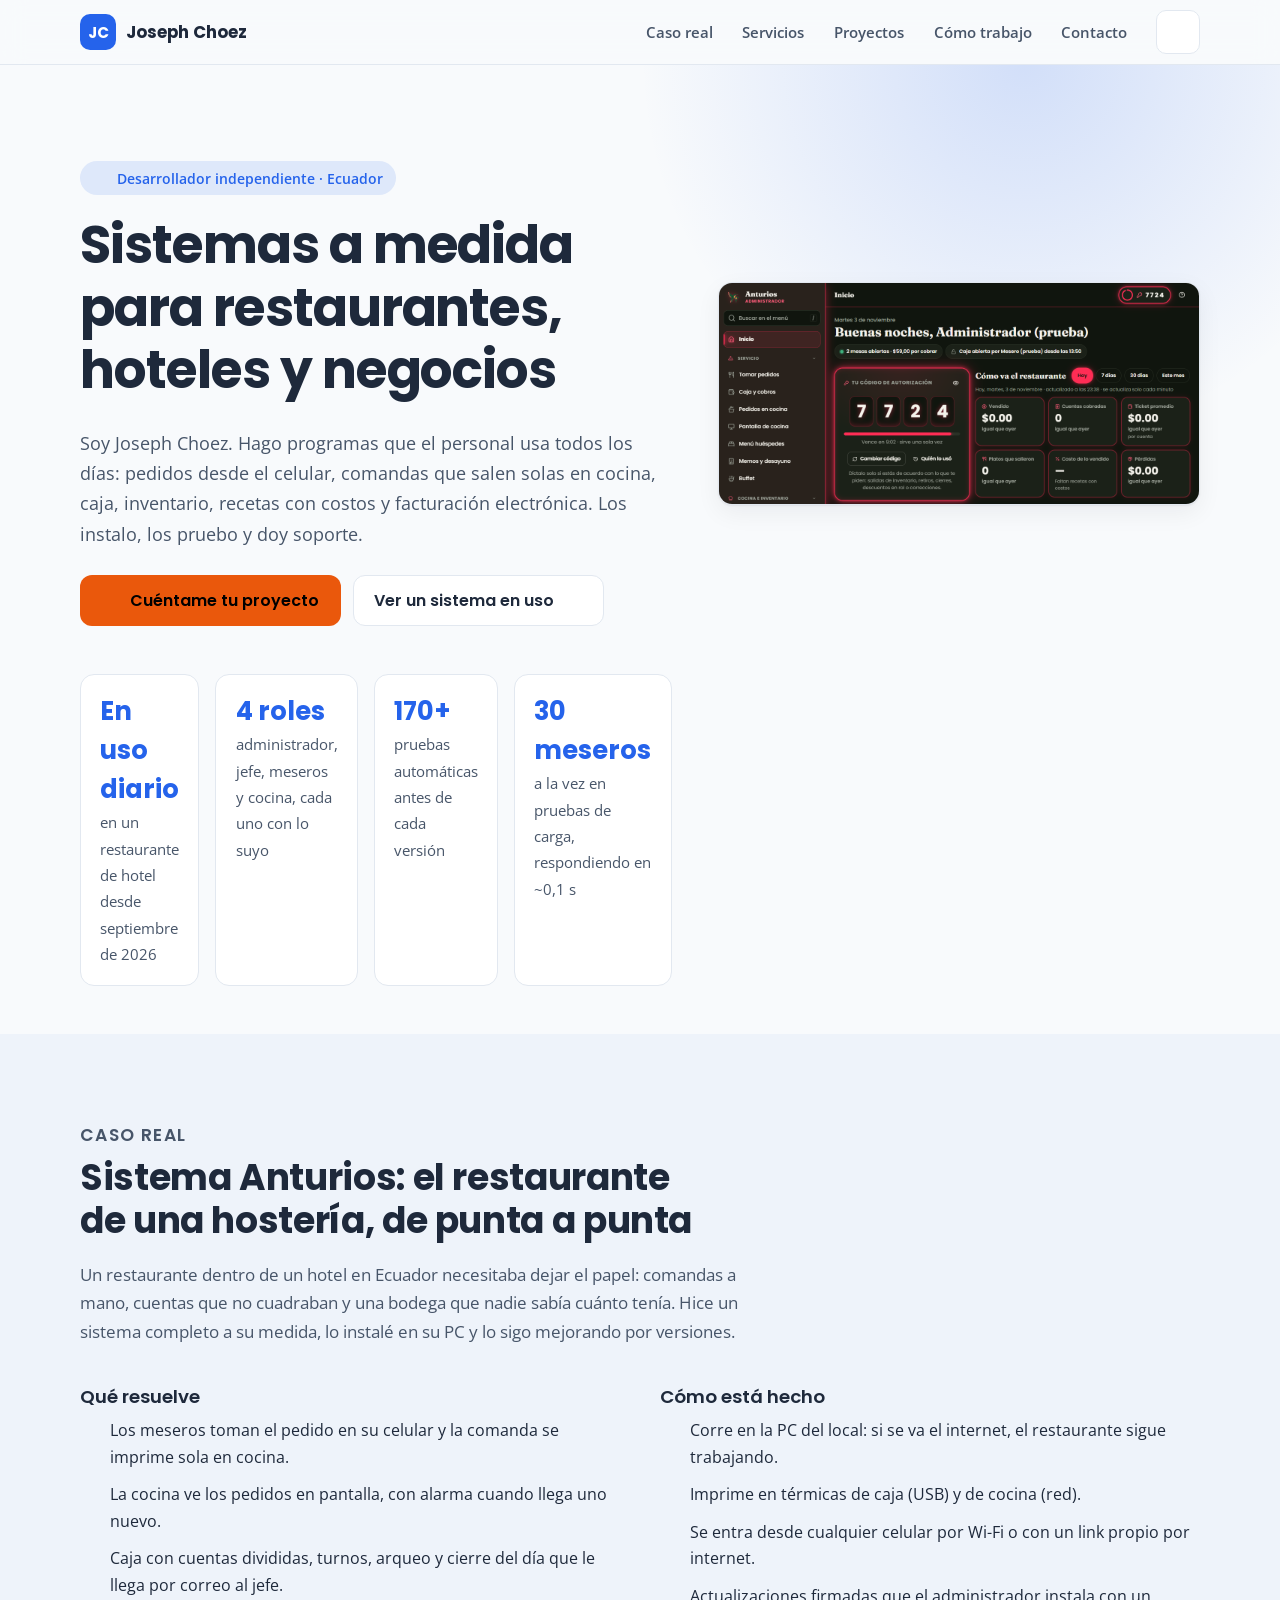
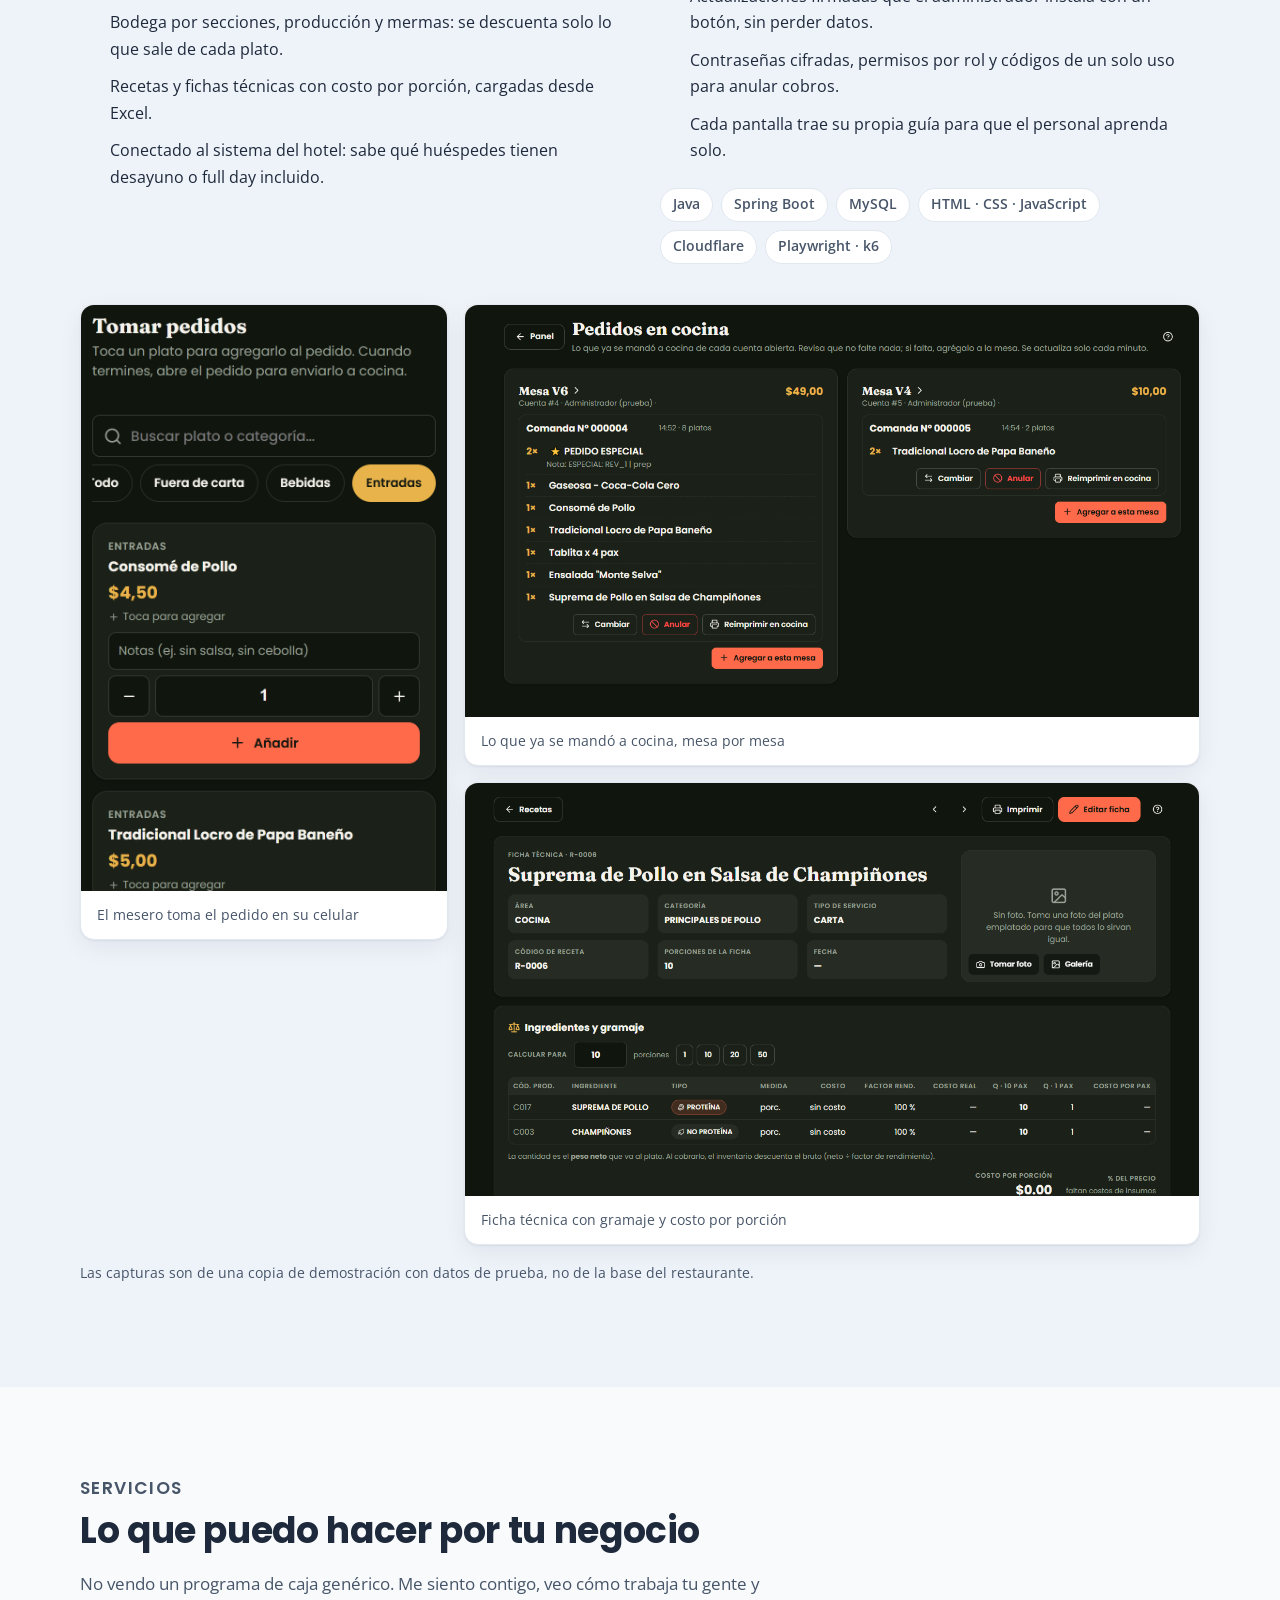
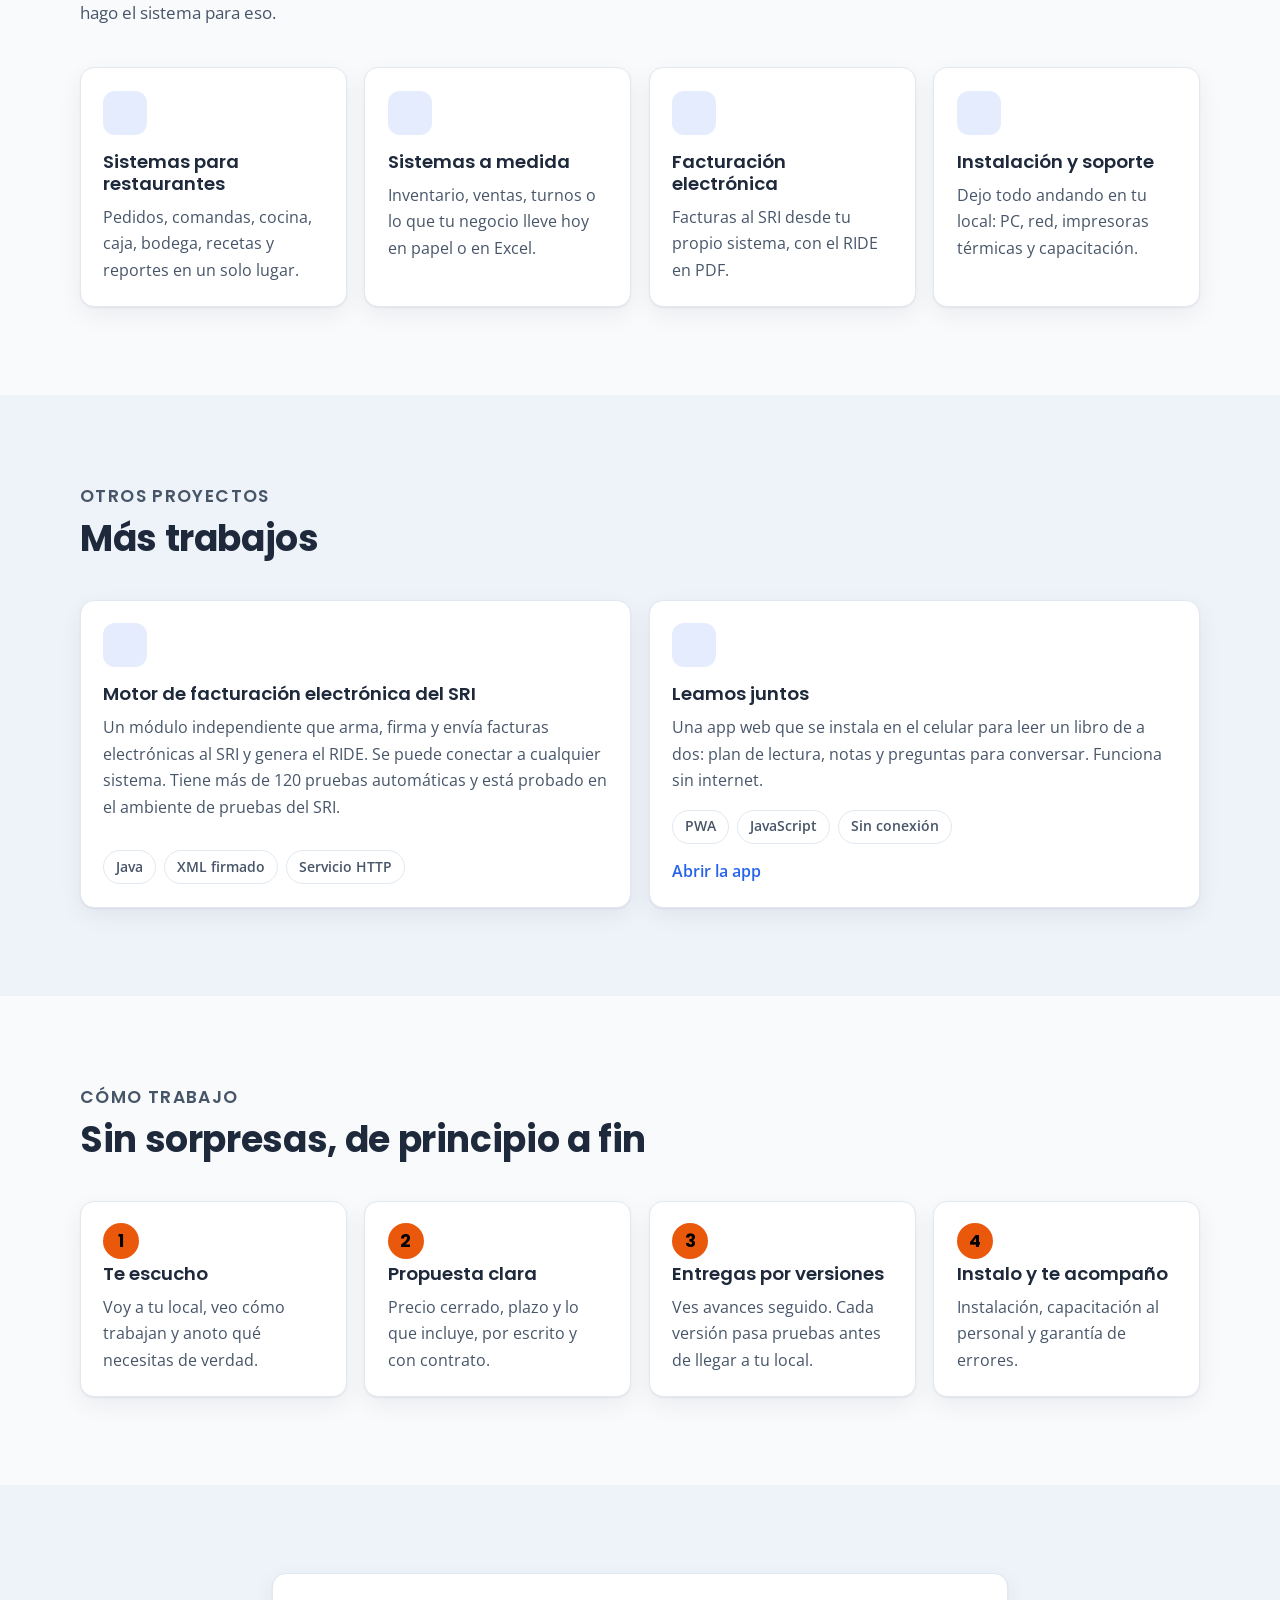
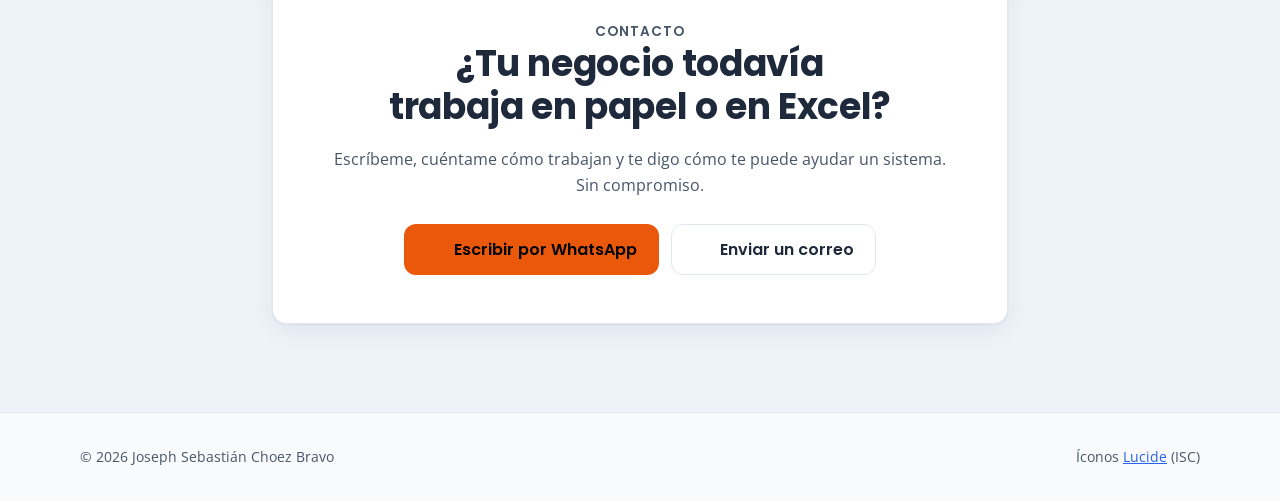
==== fuente.html @ df67f08d "Página de presentación: primera versión Co-Authored-By: Claude Opus 5.5 <noreply@anthropic.com>" ====
<!DOCTYPE html>
<html lang="es">
<head>
<meta charset="utf-8">
<meta name="viewport" content="width=device-width, initial-scale=1">
<title>Joseph Choez — Sistemas a medida para restaurantes, hoteles y negocios</title>
<meta name="description" content="Desarrollo sistemas a medida en Ecuador: pedidos desde el celular, comandas a cocina, caja, inventario, recetas con costos y facturación electrónica del SRI.">
<meta property="og:title" content="Joseph Choez — Sistemas a medida para restaurantes y hoteles">
<meta property="og:description" content="Pedidos desde el celular, cocina, caja, inventario y facturación electrónica. Un sistema real, en uso todos los días.">
<meta property="og:type" content="website">
<meta property="og:image" content="https://joseph7514.github.io/img/portada.png">
<meta name="theme-color" content="#2563eb">
<link rel="icon" href="img/favicon.svg" type="image/svg+xml">
<link rel="preconnect" href="https://fonts.googleapis.com">
<link rel="preconnect" href="https://fonts.gstatic.com" crossorigin>
<link href="https://fonts.googleapis.com/css2?family=Open+Sans:wght@400;600&family=Poppins:wght@600;700&display=swap" rel="stylesheet">
<link rel="stylesheet" href="css/estilo.css">
<script>
  // Tema antes de pintar, para que no parpadee
  (function () {
    var t = localStorage.getItem('tema');
    if (!t) t = matchMedia('(prefers-color-scheme: dark)').matches ? 'oscuro' : 'claro';
    document.documentElement.dataset.tema = t;
  })();
</script>
</head>
<body>
<!--ICONOS-->
<a class="saltar" href="#contenido">Saltar al contenido</a>

<header class="barra">
  <div class="contenedor">
    <a class="marca" href="#inicio" aria-label="Joseph Choez, inicio">
      <span class="marca-logo" aria-hidden="true">JC</span>
      <span>Joseph Choez</span>
    </a>
    <nav aria-label="Secciones">
      <ul class="menu">
        <li><a href="#anturios">Caso real</a></li>
        <li><a href="#servicios">Servicios</a></li>
        <li><a href="#proyectos">Proyectos</a></li>
        <li><a href="#como-trabajo">Cómo trabajo</a></li>
        <li><a href="#contacto">Contacto</a></li>
      </ul>
    </nav>
    <button class="boton-tema" type="button" id="boton-tema" aria-label="Cambiar entre tema claro y oscuro">
      <svg class="ico luna" aria-hidden="true"><use href="#i-moon"/></svg>
      <svg class="ico sol" aria-hidden="true"><use href="#i-sun"/></svg>
    </button>
  </div>
</header>

<main id="contenido">

<section class="portada" id="inicio">
  <div class="contenedor">
    <div>
      <span class="etiqueta"><svg class="ico" aria-hidden="true"><use href="#i-map-pin"/></svg> Desarrollador independiente · Ecuador</span>
      <h1>Sistemas a medida para restaurantes, hoteles y negocios</h1>
      <p class="bajada">Soy Joseph Choez. Hago programas que el personal usa todos los días: pedidos desde el celular, comandas que salen solas en cocina, caja, inventario, recetas con costos y facturación electrónica. Los instalo, los pruebo y doy soporte.</p>
      <div class="acciones">
        <a class="boton boton-acento" href="#contacto">
          <svg class="ico" aria-hidden="true"><use href="#i-message-square"/></svg> Cuéntame tu proyecto
        </a>
        <a class="boton boton-borde" href="#anturios">
          Ver un sistema en uso <svg class="ico" aria-hidden="true"><use href="#i-arrow-right"/></svg>
        </a>
      </div>
    </div>
    <div class="portada-foto">
      <img src="img/panel.png" alt="Panel del administrador del sistema Anturios con el menú lateral y los accesos a ventas, cocina, bodega y reportes" width="1280" height="590">
    </div>
  </div>
  <div class="contenedor">
    <div class="cifras">
      <div class="cifra"><strong>En uso diario</strong><span>en un restaurante de hotel desde septiembre de 2026</span></div>
      <div class="cifra"><strong>4 roles</strong><span>administrador, jefe, meseros y cocina, cada uno con lo suyo</span></div>
      <div class="cifra"><strong>170+</strong><span>pruebas automáticas antes de cada versión</span></div>
      <div class="cifra"><strong>30 meseros</strong><span>a la vez en pruebas de carga, respondiendo en ~0,1 s</span></div>
    </div>
  </div>
</section>

<section class="seccion seccion-alt" id="anturios">
  <div class="contenedor">
    <div class="seccion-cabeza aparece">
      <p class="antetitulo">Caso real</p>
      <h2>Sistema Anturios: el restaurante de una hostería, de punta a punta</h2>
      <p>Un restaurante dentro de un hotel en Ecuador necesitaba dejar el papel: comandas a mano, cuentas que no cuadraban y una bodega que nadie sabía cuánto tenía. Hice un sistema completo a su medida, lo instalé en su PC y lo sigo mejorando por versiones.</p>
    </div>

    <div class="caso">
      <div class="aparece">
        <h3>Qué resuelve</h3>
        <ul class="lista">
          <li><svg class="ico" aria-hidden="true"><use href="#i-check"/></svg><span>Los meseros toman el pedido en su celular y la comanda se imprime sola en cocina.</span></li>
          <li><svg class="ico" aria-hidden="true"><use href="#i-check"/></svg><span>La cocina ve los pedidos en pantalla, con alarma cuando llega uno nuevo.</span></li>
          <li><svg class="ico" aria-hidden="true"><use href="#i-check"/></svg><span>Caja con cuentas divididas, turnos, arqueo y cierre del día que le llega por correo al jefe.</span></li>
          <li><svg class="ico" aria-hidden="true"><use href="#i-check"/></svg><span>Bodega por secciones, producción y mermas: se descuenta solo lo que sale de cada plato.</span></li>
          <li><svg class="ico" aria-hidden="true"><use href="#i-check"/></svg><span>Recetas y fichas técnicas con costo por porción, cargadas desde Excel.</span></li>
          <li><svg class="ico" aria-hidden="true"><use href="#i-check"/></svg><span>Conectado al sistema del hotel: sabe qué huéspedes tienen desayuno o full day incluido.</span></li>
        </ul>
      </div>
      <div class="aparece">
        <h3>Cómo está hecho</h3>
        <ul class="lista">
          <li><svg class="ico" aria-hidden="true"><use href="#i-server"/></svg><span>Corre en la PC del local: si se va el internet, el restaurante sigue trabajando.</span></li>
          <li><svg class="ico" aria-hidden="true"><use href="#i-printer"/></svg><span>Imprime en térmicas de caja (USB) y de cocina (red).</span></li>
          <li><svg class="ico" aria-hidden="true"><use href="#i-smartphone"/></svg><span>Se entra desde cualquier celular por Wi-Fi o con un link propio por internet.</span></li>
          <li><svg class="ico" aria-hidden="true"><use href="#i-cloud-download"/></svg><span>Actualizaciones firmadas que el administrador instala con un botón, sin perder datos.</span></li>
          <li><svg class="ico" aria-hidden="true"><use href="#i-shield-check"/></svg><span>Contraseñas cifradas, permisos por rol y códigos de un solo uso para anular cobros.</span></li>
          <li><svg class="ico" aria-hidden="true"><use href="#i-book-open"/></svg><span>Cada pantalla trae su propia guía para que el personal aprenda solo.</span></li>
        </ul>
        <div class="chips" aria-label="Tecnologías">
          <span class="chip">Java</span><span class="chip">Spring Boot</span><span class="chip">MySQL</span>
          <span class="chip">HTML · CSS · JavaScript</span><span class="chip">Cloudflare</span><span class="chip">Playwright · k6</span>
        </div>
      </div>
    </div>

    <div class="galeria">
      <figure class="aparece celular"><img src="img/mesero.png" alt="Celular del mesero tomando un pedido: platos de la carta con precio, notas para cocina y botón Añadir" loading="lazy" width="780" height="1348"><figcaption>El mesero toma el pedido en su celular</figcaption></figure>
      <figure class="aparece"><img src="img/cocina.png" alt="Pedidos en cocina por mesa, con cada comanda y sus platos y botones para cambiar, anular o reimprimir" loading="lazy" width="1280" height="700"><figcaption>Lo que ya se mandó a cocina, mesa por mesa</figcaption></figure>
      <figure class="aparece"><img src="img/recetas.png" alt="Ficha técnica de un plato con ingredientes, gramaje, factor de rendimiento y costo por porción" loading="lazy" width="1280" height="800"><figcaption>Ficha técnica con gramaje y costo por porción</figcaption></figure>
    </div>
    <p class="nota">Las capturas son de una copia de demostración con datos de prueba, no de la base del restaurante.</p>
  </div>
</section>

<section class="seccion" id="servicios">
  <div class="contenedor">
    <div class="seccion-cabeza aparece">
      <p class="antetitulo">Servicios</p>
      <h2>Lo que puedo hacer por tu negocio</h2>
      <p>No vendo un programa de caja genérico. Me siento contigo, veo cómo trabaja tu gente y hago el sistema para eso.</p>
    </div>
    <div class="rejilla r4">
      <article class="tarjeta aparece">
        <div class="icono-caja"><svg class="ico" aria-hidden="true"><use href="#i-utensils"/></svg></div>
        <h3>Sistemas para restaurantes</h3>
        <p>Pedidos, comandas, cocina, caja, bodega, recetas y reportes en un solo lugar.</p>
      </article>
      <article class="tarjeta aparece">
        <div class="icono-caja"><svg class="ico" aria-hidden="true"><use href="#i-layers"/></svg></div>
        <h3>Sistemas a medida</h3>
        <p>Inventario, ventas, turnos o lo que tu negocio lleve hoy en papel o en Excel.</p>
      </article>
      <article class="tarjeta aparece">
        <div class="icono-caja"><svg class="ico" aria-hidden="true"><use href="#i-receipt-text"/></svg></div>
        <h3>Facturación electrónica</h3>
        <p>Facturas al SRI desde tu propio sistema, con el RIDE en PDF.</p>
      </article>
      <article class="tarjeta aparece">
        <div class="icono-caja"><svg class="ico" aria-hidden="true"><use href="#i-wrench"/></svg></div>
        <h3>Instalación y soporte</h3>
        <p>Dejo todo andando en tu local: PC, red, impresoras térmicas y capacitación.</p>
      </article>
    </div>
  </div>
</section>

<section class="seccion seccion-alt" id="proyectos">
  <div class="contenedor">
    <div class="seccion-cabeza aparece">
      <p class="antetitulo">Otros proyectos</p>
      <h2>Más trabajos</h2>
    </div>
    <div class="rejilla r2">
      <article class="tarjeta proyecto aparece">
        <div class="icono-caja"><svg class="ico" aria-hidden="true"><use href="#i-file-text"/></svg></div>
        <h3>Motor de facturación electrónica del SRI</h3>
        <p>Un módulo independiente que arma, firma y envía facturas electrónicas al SRI y genera el RIDE. Se puede conectar a cualquier sistema. Tiene más de 120 pruebas automáticas y está probado en el ambiente de pruebas del SRI.</p>
        <div class="chips"><span class="chip">Java</span><span class="chip">XML firmado</span><span class="chip">Servicio HTTP</span></div>
      </article>
      <article class="tarjeta proyecto aparece">
        <div class="icono-caja"><svg class="ico" aria-hidden="true"><use href="#i-book-open"/></svg></div>
        <h3>Leamos juntos</h3>
        <p>Una app web que se instala en el celular para leer un libro de a dos: plan de lectura, notas y preguntas para conversar. Funciona sin internet.</p>
        <div class="chips"><span class="chip">PWA</span><span class="chip">JavaScript</span><span class="chip">Sin conexión</span></div>
        <a class="enlace" href="https://joseph7514.github.io/leamos-juntos/">Abrir la app <svg class="ico" aria-hidden="true"><use href="#i-external-link"/></svg></a>
      </article>
    </div>
  </div>
</section>

<section class="seccion" id="como-trabajo">
  <div class="contenedor">
    <div class="seccion-cabeza aparece">
      <p class="antetitulo">Cómo trabajo</p>
      <h2>Sin sorpresas, de principio a fin</h2>
    </div>
    <div class="rejilla r4 pasos">
      <article class="tarjeta paso aparece"><h3>Te escucho</h3><p>Voy a tu local, veo cómo trabajan y anoto qué necesitas de verdad.</p></article>
      <article class="tarjeta paso aparece"><h3>Propuesta clara</h3><p>Precio cerrado, plazo y lo que incluye, por escrito y con contrato.</p></article>
      <article class="tarjeta paso aparece"><h3>Entregas por versiones</h3><p>Ves avances seguido. Cada versión pasa pruebas antes de llegar a tu local.</p></article>
      <article class="tarjeta paso aparece"><h3>Instalo y te acompaño</h3><p>Instalación, capacitación al personal y garantía de errores.</p></article>
    </div>
  </div>
</section>

<section class="seccion seccion-alt contacto" id="contacto">
  <div class="contenedor">
    <div class="tarjeta aparece">
      <p class="antetitulo">Contacto</p>
      <h2>¿Tu negocio todavía trabaja en papel o en Excel?</h2>
      <p>Escríbeme, cuéntame cómo trabajan y te digo cómo te puede ayudar un sistema. Sin compromiso.</p>
      <div class="acciones">
        <!-- PENDIENTE: número de WhatsApp (593 + número sin el 0) -->
        <a class="boton boton-acento" href="https://wa.me/593000000000?text=Hola%20Joseph%2C%20vi%20tu%20p%C3%A1gina%20y%20quiero%20un%20sistema%20para%20mi%20negocio">
          <svg class="ico" aria-hidden="true"><use href="#i-message-square"/></svg> Escribir por WhatsApp
        </a>
        <!-- PENDIENTE: correo público -->
        <a class="boton boton-borde" href="mailto:correo@pendiente.com">
          <svg class="ico" aria-hidden="true"><use href="#i-mail"/></svg> Enviar un correo
        </a>
      </div>
    </div>
  </div>
</section>

</main>

<footer class="pie">
  <div class="contenedor">
    <span>© 2026 Joseph Sebastián Choez Bravo</span>
    <span>Íconos <a href="https://lucide.dev">Lucide</a> (ISC)</span>
  </div>
</footer>

<script>
  document.getElementById('boton-tema').addEventListener('click', function () {
    var t = document.documentElement.dataset.tema === 'oscuro' ? 'claro' : 'oscuro';
    document.documentElement.dataset.tema = t;
    localStorage.setItem('tema', t);
  });
  if ('IntersectionObserver' in window) {
    var io = new IntersectionObserver(function (es) {
      es.forEach(function (e) { if (e.isIntersecting) { e.target.classList.add('visto'); io.unobserve(e.target); } });
    }, { rootMargin: '0px 0px -10% 0px' });
    document.querySelectorAll('.aparece').forEach(function (el) { io.observe(el); });
  } else {
    document.querySelectorAll('.aparece').forEach(function (el) { el.classList.add('visto'); });
  }
</script>
</body>
</html>
---- css/estilo.css ----
/* Joseph Choez — página de presentación. Tokens claro/oscuro. */
:root {
  --primario: #2563eb;
  --primario-hover: #1d4ed8;
  --sobre-primario: #ffffff;
  --acento: #ea580c;
  --sobre-acento: #000000;
  --fondo: #f8fafc;
  --fondo-alt: #eef3fa;
  --texto: #1e293b;
  --texto-suave: #475569;
  --tarjeta: #ffffff;
  --borde: #e2e8f0;
  --anillo: #2563eb;
  --sombra: 0 1px 2px rgb(15 23 42 / .06), 0 8px 24px rgb(15 23 42 / .06);
  --radio: 14px;
  --ancho: 1120px;
  --titulos: "Poppins", system-ui, sans-serif;
  --cuerpo: "Open Sans", system-ui, sans-serif;
  color-scheme: light;
}
:root[data-tema="oscuro"] {
  --primario: #60a5fa;
  --primario-hover: #93c5fd;
  --sobre-primario: #0b1220;
  --acento: #fb923c;
  --sobre-acento: #000000;
  --fondo: #0b1220;
  --fondo-alt: #111a2e;
  --texto: #e2e8f0;
  --texto-suave: #a5b4c8;
  --tarjeta: #131d33;
  --borde: #24324d;
  --anillo: #93c5fd;
  --sombra: 0 1px 2px rgb(0 0 0 / .3), 0 8px 24px rgb(0 0 0 / .25);
  color-scheme: dark;
}

*, *::before, *::after { box-sizing: border-box; }
html { scroll-behavior: smooth; scroll-padding-top: 80px; }
body {
  margin: 0; background: var(--fondo); color: var(--texto);
  font: 400 1rem/1.65 var(--cuerpo);
  -webkit-font-smoothing: antialiased;
}
h1, h2, h3 { font-family: var(--titulos); line-height: 1.2; margin: 0 0 .5em; text-wrap: balance; }
h1 { font-size: clamp(2rem, 4.5vw, 3.25rem); font-weight: 700; letter-spacing: -.02em; }
h2 { font-size: clamp(1.6rem, 3vw, 2.25rem); font-weight: 700; letter-spacing: -.01em; }
h3 { font-size: 1.15rem; font-weight: 600; }
p { margin: 0 0 1em; }
a { color: var(--primario); }
img { max-width: 100%; display: block; }
:focus-visible { outline: 3px solid var(--anillo); outline-offset: 3px; border-radius: 6px; }

.ico { width: 1.25em; height: 1.25em; fill: none; stroke: currentColor; stroke-width: 2;
  stroke-linecap: round; stroke-linejoin: round; flex-shrink: 0; }

.contenedor { width: min(100% - 2.5rem, var(--ancho)); margin-inline: auto; }
.saltar { position: absolute; left: -999px; top: 0; background: var(--primario); color: var(--sobre-primario);
  padding: .6rem 1rem; z-index: 100; }
.saltar:focus { left: 1rem; top: 1rem; }

/* Barra */
.barra { position: sticky; top: 0; z-index: 50; background: color-mix(in srgb, var(--fondo) 82%, transparent);
  backdrop-filter: blur(12px); border-bottom: 1px solid var(--borde); }
.barra .contenedor { display: flex; align-items: center; gap: 1rem; min-height: 64px; }
.marca { display: flex; align-items: center; gap: .6rem; font: 700 1.05rem var(--titulos); color: var(--texto);
  text-decoration: none; margin-right: auto; }
.marca-logo { width: 36px; height: 36px; border-radius: 10px; display: grid; place-items: center;
  background: var(--primario); color: var(--sobre-primario); font-size: .95rem; }
.menu { display: flex; gap: .25rem; list-style: none; margin: 0; padding: 0; }
.menu a { color: var(--texto-suave); text-decoration: none; padding: .55rem .8rem; border-radius: 8px;
  font-weight: 600; font-size: .95rem; transition: color .2s, background .2s; }
.menu a:hover { color: var(--texto); background: var(--fondo-alt); }
.boton-tema { width: 44px; height: 44px; border-radius: 10px; border: 1px solid var(--borde); background: var(--tarjeta);
  color: var(--texto); display: grid; place-items: center; cursor: pointer; transition: background .2s; }
.boton-tema:hover { background: var(--fondo-alt); }
.boton-tema .sol { display: none; }
:root[data-tema="oscuro"] .boton-tema .sol { display: block; }
:root[data-tema="oscuro"] .boton-tema .luna { display: none; }

/* Botones */
.boton { display: inline-flex; align-items: center; gap: .5rem; min-height: 48px; padding: .75rem 1.3rem;
  border-radius: 12px; font: 600 1rem var(--titulos); text-decoration: none; cursor: pointer;
  border: 1px solid transparent; transition: background .2s, transform .2s, border-color .2s; }
.boton:hover { transform: translateY(-1px); }
.boton-acento { background: var(--acento); color: var(--sobre-acento); }
.boton-acento:hover { background: color-mix(in srgb, var(--acento) 88%, #fff); }
.boton-borde { border-color: var(--borde); color: var(--texto); background: var(--tarjeta); }
.boton-borde:hover { border-color: var(--primario); }

/* Portada */
.portada { padding: clamp(3rem, 8vw, 6rem) 0 3rem; position: relative; overflow: hidden; }
.portada::before { content: ""; position: absolute; inset: -40% -10% auto auto; width: 60vw; height: 60vw;
  background: radial-gradient(closest-side, color-mix(in srgb, var(--primario) 18%, transparent), transparent);
  pointer-events: none; }
.portada .contenedor { display: grid; grid-template-columns: 1.1fr .9fr; gap: 3rem; align-items: center; position: relative; }
.etiqueta { display: inline-flex; align-items: center; gap: .45rem; font-weight: 600; font-size: .875rem;
  color: var(--primario); background: color-mix(in srgb, var(--primario) 12%, transparent);
  padding: .35rem .8rem; border-radius: 999px; margin-bottom: 1.2rem; }
.portada .bajada { font-size: 1.15rem; color: var(--texto-suave); max-width: 38rem; }
.acciones { display: flex; flex-wrap: wrap; gap: .75rem; margin-top: 1.6rem; }
.portada-foto { border-radius: var(--radio); border: 1px solid var(--borde); box-shadow: var(--sombra);
  overflow: hidden; background: var(--tarjeta); aspect-ratio: 1280 / 590; }
.portada-foto img { width: 100%; height: 100%; object-fit: cover; object-position: top left; }

.cifras { display: grid; grid-template-columns: repeat(4, 1fr); gap: 1rem; margin-top: 3rem; }
.cifra { background: var(--tarjeta); border: 1px solid var(--borde); border-radius: var(--radio); padding: 1.1rem 1.2rem; }
.cifra strong { display: block; font: 700 1.6rem var(--titulos); color: var(--primario); }
.cifra span { color: var(--texto-suave); font-size: .92rem; }

/* Secciones */
.seccion { padding: clamp(3.5rem, 7vw, 5.5rem) 0; }
.seccion-alt { background: var(--fondo-alt); }
.seccion-cabeza { max-width: 44rem; margin-bottom: 2.5rem; }
.seccion-cabeza p { color: var(--texto-suave); font-size: 1.08rem; }
.antetitulo { font: 600 .85rem var(--titulos); text-transform: uppercase; letter-spacing: .08em; color: var(--acento); margin-bottom: .5rem; }

.rejilla { display: grid; gap: 1.1rem; }
.r2 { grid-template-columns: repeat(2, 1fr); }
.r3 { grid-template-columns: repeat(3, 1fr); }
.r4 { grid-template-columns: repeat(4, 1fr); }

.tarjeta { background: var(--tarjeta); border: 1px solid var(--borde); border-radius: var(--radio); padding: 1.4rem;
  box-shadow: var(--sombra); }
.tarjeta p { color: var(--texto-suave); margin: 0; }
.tarjeta .icono-caja { width: 44px; height: 44px; border-radius: 12px; display: grid; place-items: center; margin-bottom: 1rem;
  background: color-mix(in srgb, var(--primario) 12%, transparent); color: var(--primario); }
.tarjeta .icono-caja .ico { width: 22px; height: 22px; }

/* Caso Anturios */
.caso { display: grid; grid-template-columns: 1fr 1fr; gap: 2.5rem; align-items: start; margin-bottom: 2.5rem; }
.caso .lista { list-style: none; padding: 0; margin: 0; display: grid; gap: .7rem; }
.caso .lista li { display: flex; gap: .65rem; align-items: flex-start; }
.caso .lista .ico { color: var(--primario); margin-top: .2rem; }
.galeria { display: grid; grid-template-columns: minmax(0, .5fr) minmax(0, 1fr); gap: 1rem; margin-top: 2.5rem; }
.galeria figure { margin: 0; background: var(--tarjeta); border: 1px solid var(--borde); border-radius: var(--radio);
  overflow: hidden; box-shadow: var(--sombra); display: flex; flex-direction: column; }
.galeria img { aspect-ratio: 16 / 9; object-fit: cover; object-position: top left; width: 100%; height: auto; }
.galeria .celular { grid-row: span 2; }
.galeria .celular img { aspect-ratio: 780 / 1250; object-position: top center; }
.galeria { align-items: start; }
.galeria figcaption { padding: .75rem 1rem; font-size: .9rem; color: var(--texto-suave); }
.chips { display: flex; flex-wrap: wrap; gap: .5rem; margin-top: 1.5rem; }
.chip { font-size: .85rem; font-weight: 600; padding: .3rem .75rem; border-radius: 999px; border: 1px solid var(--borde);
  background: var(--tarjeta); color: var(--texto-suave); }
.nota { font-size: .9rem; color: var(--texto-suave); margin-top: 1rem; }

/* Proyectos */
.proyecto { display: flex; flex-direction: column; }
.proyecto .chips { margin-top: auto; padding-top: 1rem; }
.proyecto a.enlace { display: inline-flex; align-items: center; gap: .35rem; font-weight: 600; margin-top: .9rem; text-decoration: none; }
.proyecto a.enlace:hover { text-decoration: underline; }

/* Pasos */
.pasos { counter-reset: paso; }
.paso { position: relative; padding-top: 3.2rem; }
.paso::before { counter-increment: paso; content: counter(paso); position: absolute; top: 1.3rem; left: 1.4rem;
  font: 700 1.1rem var(--titulos); width: 36px; height: 36px; border-radius: 50%; display: grid; place-items: center;
  background: var(--acento); color: var(--sobre-acento); }
.paso h3 { margin-top: .6rem; }

/* Contacto */
.contacto { text-align: center; }
.contacto .tarjeta { max-width: 46rem; margin-inline: auto; padding: clamp(2rem, 5vw, 3rem); }
.contacto .acciones { justify-content: center; }

.pie { border-top: 1px solid var(--borde); padding: 2rem 0; color: var(--texto-suave); font-size: .9rem; }
.pie .contenedor { display: flex; flex-wrap: wrap; gap: 1rem; justify-content: space-between; }

/* Aparición suave */
.aparece { opacity: 0; transform: translateY(12px); transition: opacity .4s ease-out, transform .4s ease-out; }
.aparece.visto { opacity: 1; transform: none; }
@media (prefers-reduced-motion: reduce) {
  html { scroll-behavior: auto; }
  .aparece { opacity: 1; transform: none; transition: none; }
  .boton:hover { transform: none; }
}

@media (max-width: 900px) {
  .portada .contenedor, .caso { grid-template-columns: 1fr; }
  .cifras, .r4 { grid-template-columns: repeat(2, 1fr); }
  .r3, .galeria { grid-template-columns: 1fr 1fr; }
  .menu { display: none; }
}
@media (max-width: 560px) {
  .r2, .r3, .galeria { grid-template-columns: 1fr; }
  .cifras { grid-template-columns: 1fr 1fr; }
  .r4 { grid-template-columns: 1fr; }
  .acciones .boton { flex: 1 1 100%; justify-content: center; }
}
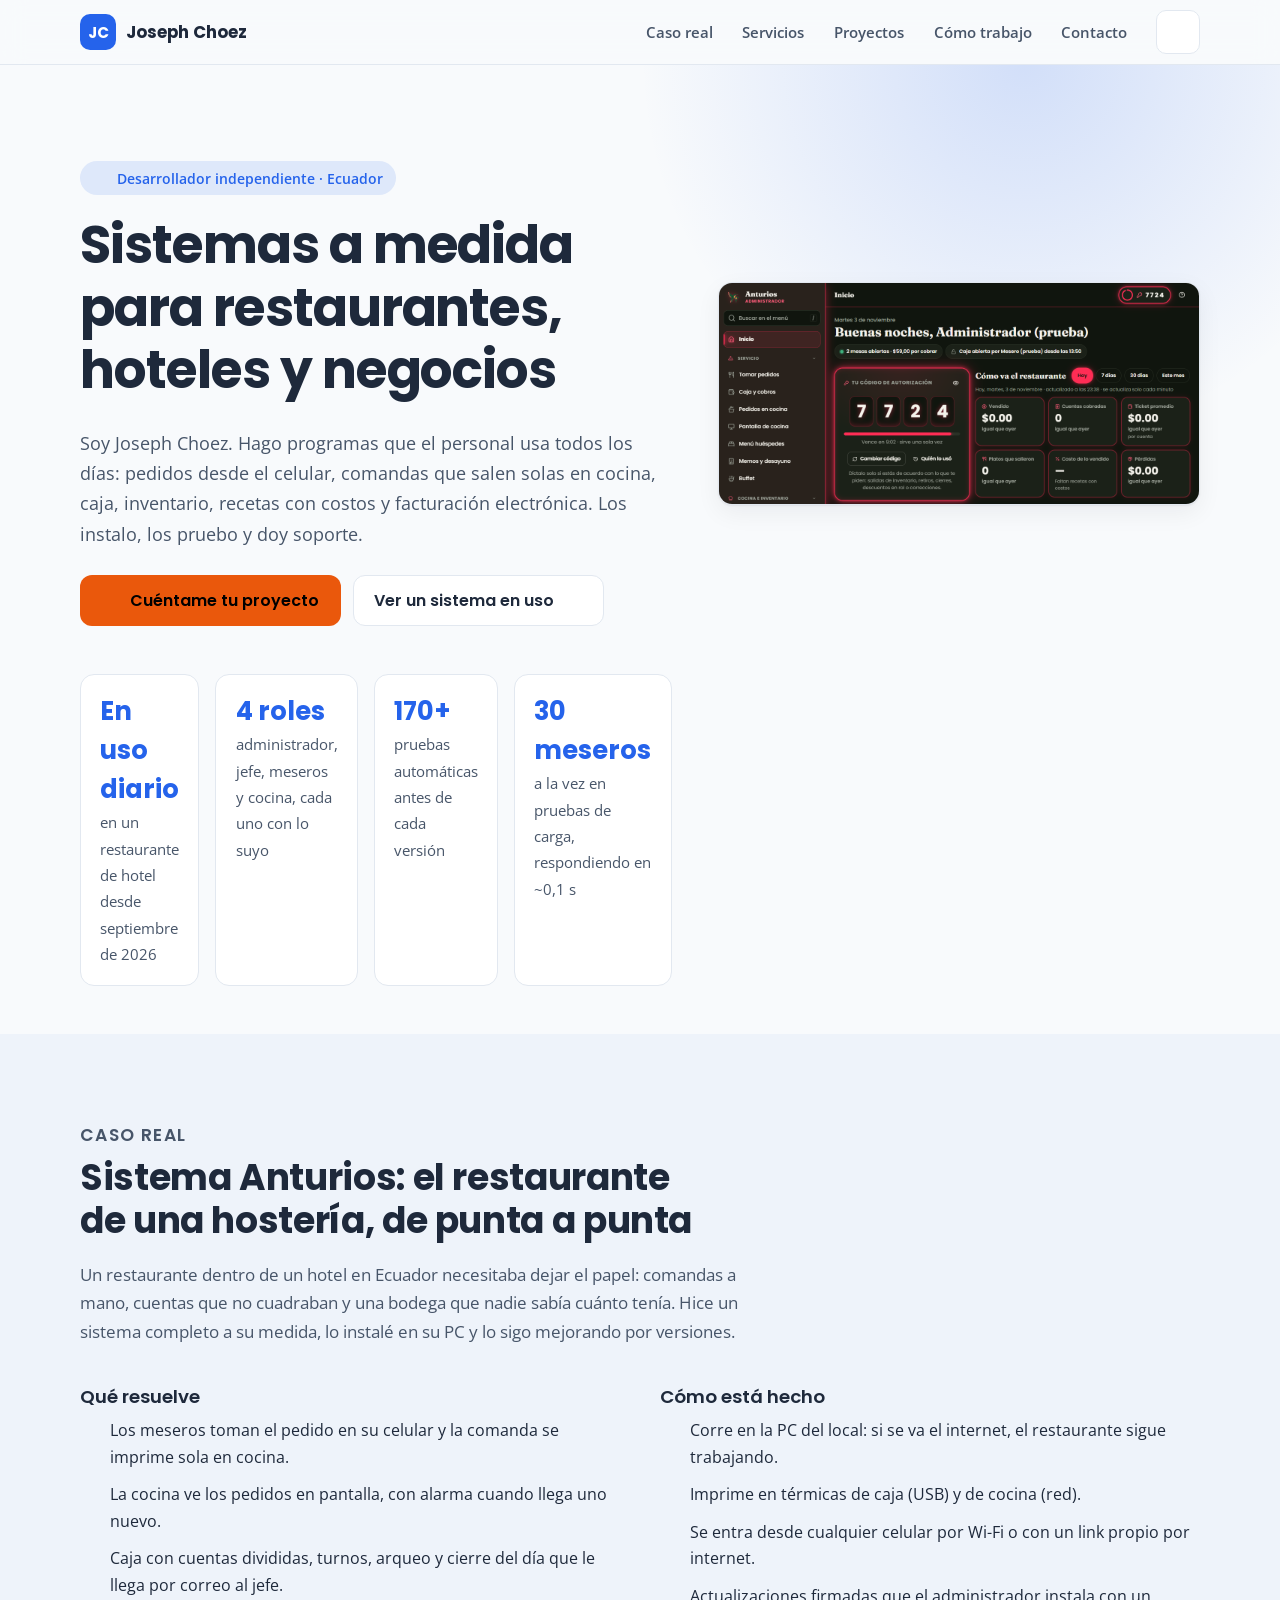
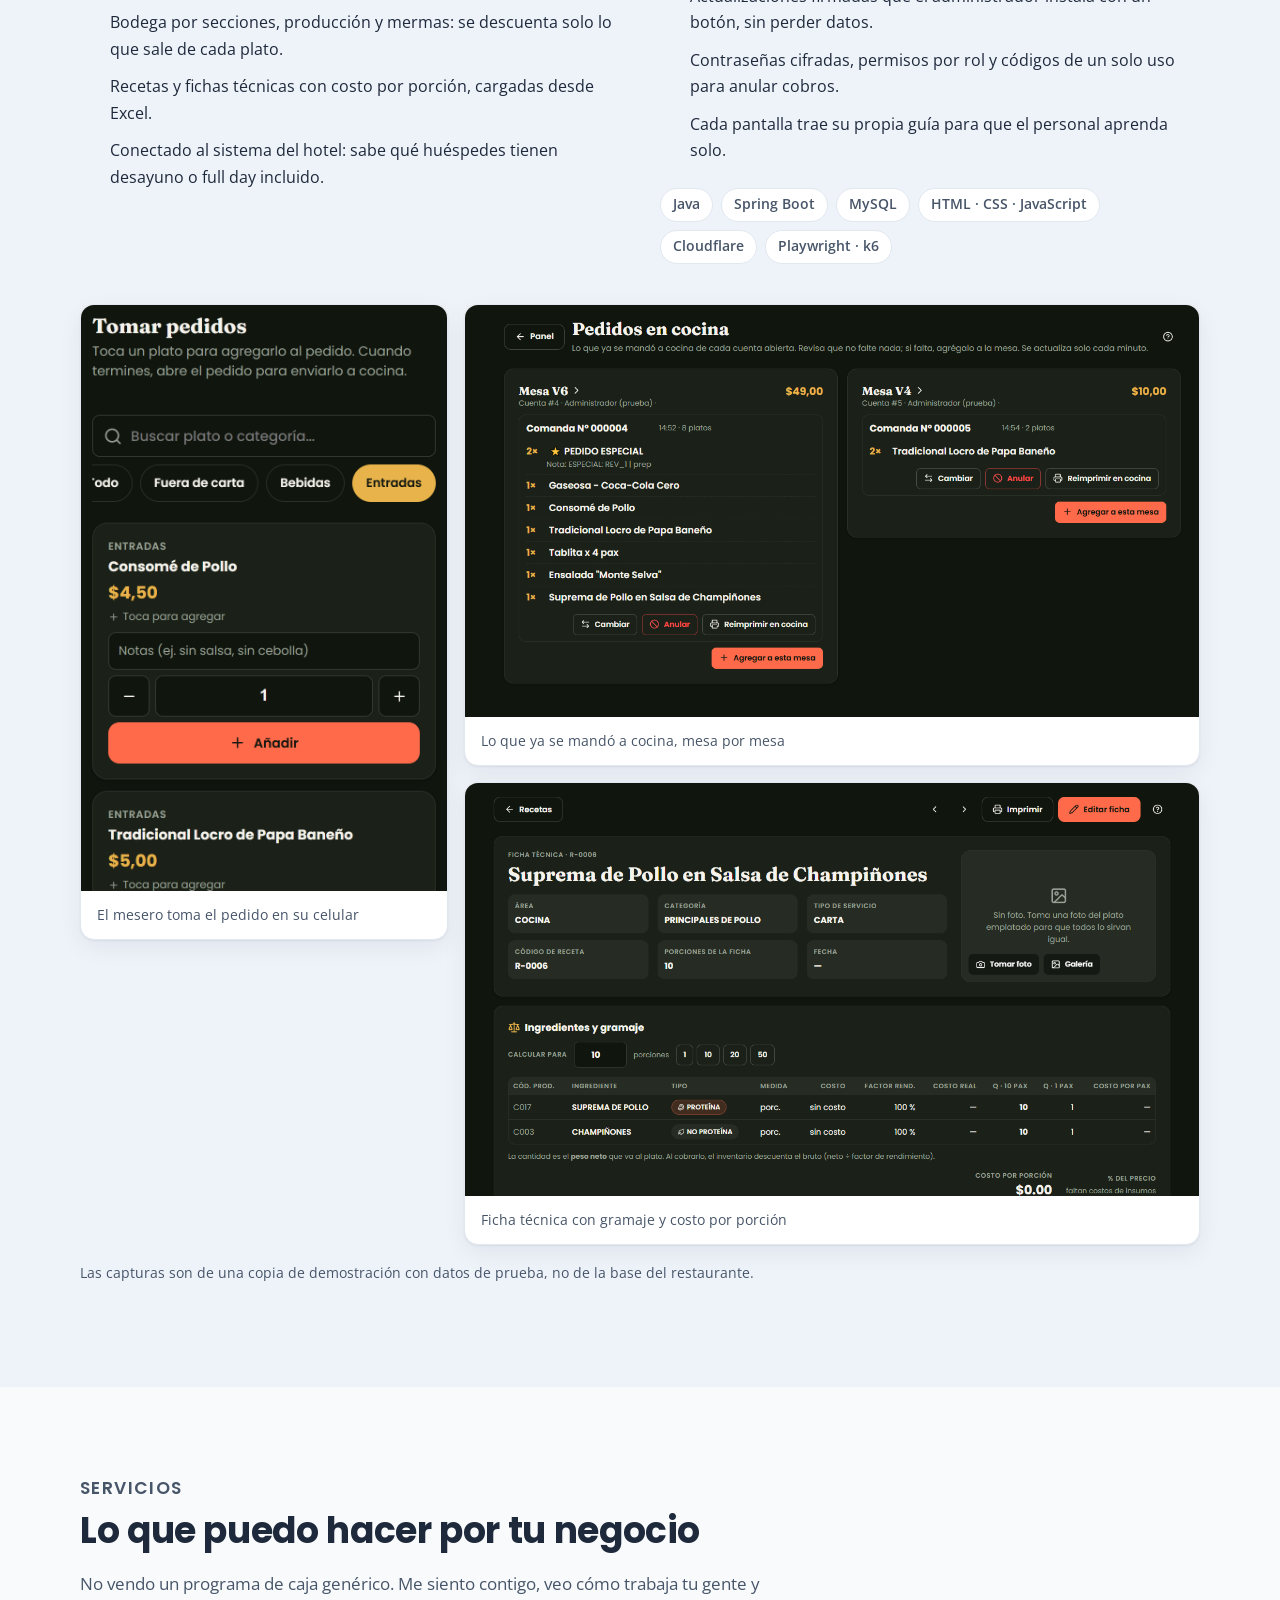
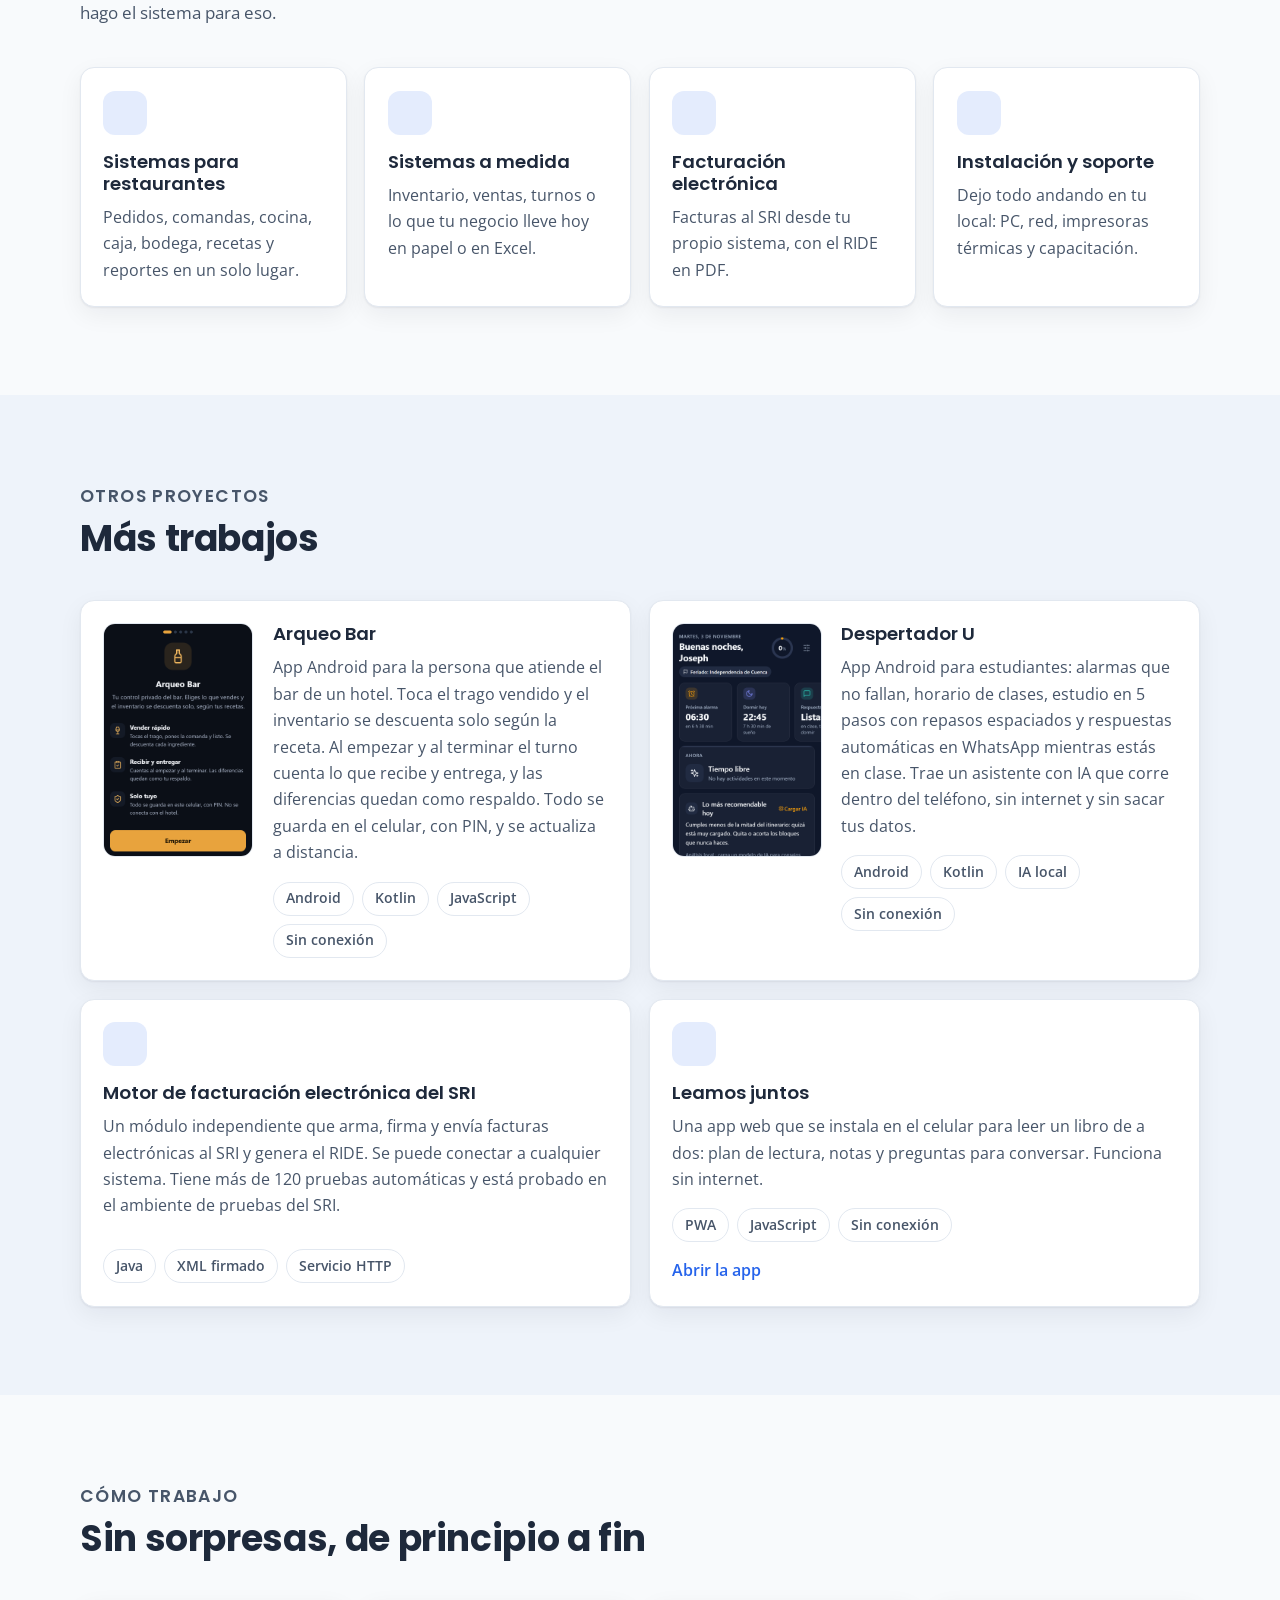
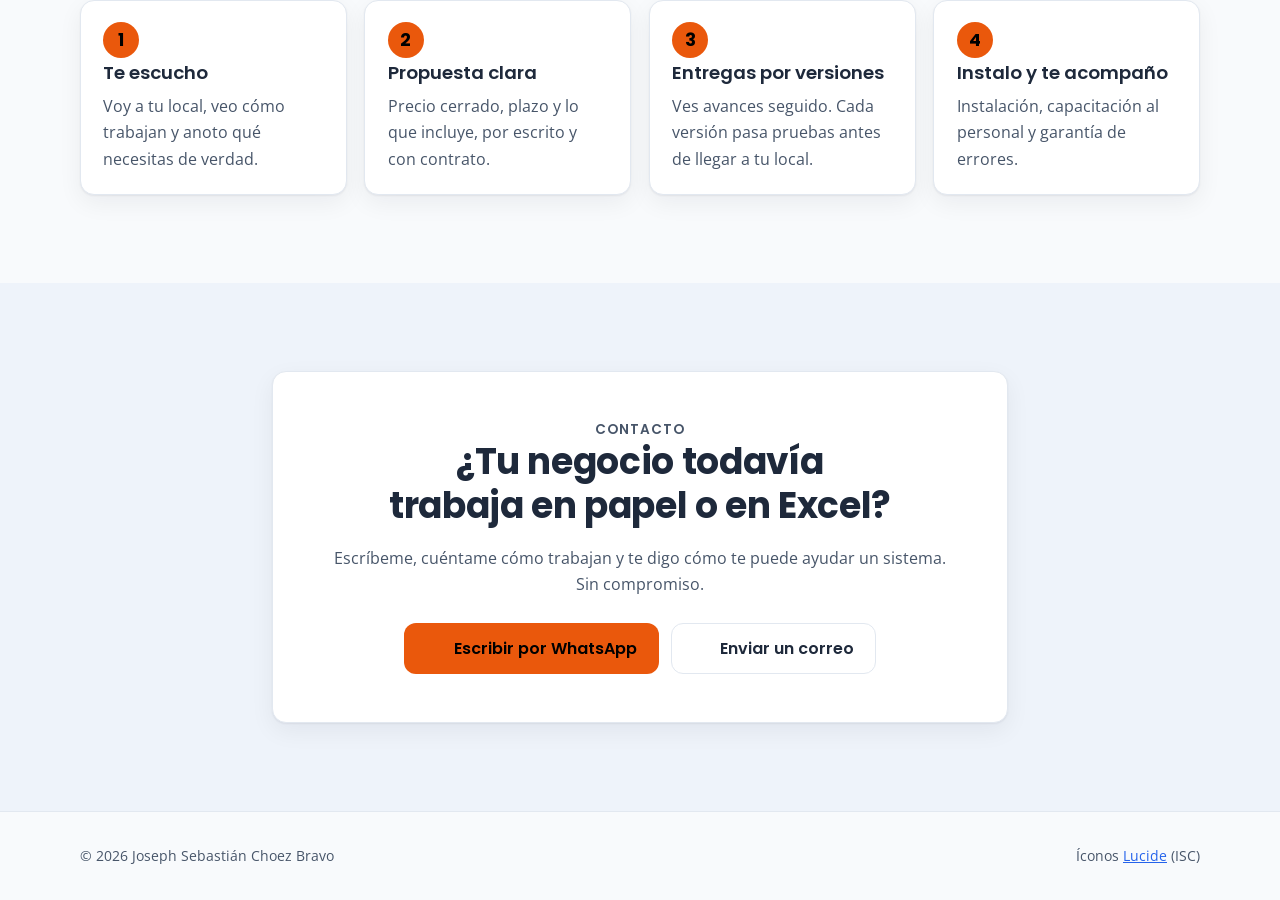
==== commit c47c7801: "Otros proyectos: Arqueo Bar y Despertador U Co-Authored-By: Claude Opus 5.5 <noreply@anthropic.com>" ====
--- a/fuente.html
+++ b/fuente.html
@@ -165,7 +165,25 @@
       <p class="antetitulo">Otros proyectos</p>
       <h2>Más trabajos</h2>
     </div>
-    <div class="rejilla r2">
+    <div class="rejilla r2 apps">
+      <article class="tarjeta proyecto con-foto aparece">
+        <img class="proyecto-foto" src="img/arqueo-bar.png" alt="Pantalla de bienvenida de Arqueo Bar: vender rápido, recibir y entregar el bar, todo guardado en el celular con PIN" loading="lazy" width="780" height="1220">
+        <div>
+          <h3>Arqueo Bar</h3>
+          <p>App Android para la persona que atiende el bar de un hotel. Toca el trago vendido y el inventario se descuenta solo según la receta. Al empezar y al terminar el turno cuenta lo que recibe y entrega, y las diferencias quedan como respaldo. Todo se guarda en el celular, con PIN, y se actualiza a distancia.</p>
+          <div class="chips"><span class="chip">Android</span><span class="chip">Kotlin</span><span class="chip">JavaScript</span><span class="chip">Sin conexión</span></div>
+        </div>
+      </article>
+      <article class="tarjeta proyecto con-foto aparece">
+        <img class="proyecto-foto" src="img/despertador.png" alt="Pantalla Hoy de Despertador U: próxima alarma, hora de dormir, respuestas automáticas y recomendación del día" loading="lazy" width="780" height="1220">
+        <div>
+          <h3>Despertador U</h3>
+          <p>App Android para estudiantes: alarmas que no fallan, horario de clases, estudio en 5 pasos con repasos espaciados y respuestas automáticas en WhatsApp mientras estás en clase. Trae un asistente con IA que corre dentro del teléfono, sin internet y sin sacar tus datos.</p>
+          <div class="chips"><span class="chip">Android</span><span class="chip">Kotlin</span><span class="chip">IA local</span><span class="chip">Sin conexión</span></div>
+        </div>
+      </article>
+    </div>
+    <div class="rejilla r2" style="margin-top:1.1rem">
       <article class="tarjeta proyecto aparece">
         <div class="icono-caja"><svg class="ico" aria-hidden="true"><use href="#i-file-text"/></svg></div>
         <h3>Motor de facturación electrónica del SRI</h3>
@@ -205,12 +223,10 @@
       <h2>¿Tu negocio todavía trabaja en papel o en Excel?</h2>
       <p>Escríbeme, cuéntame cómo trabajan y te digo cómo te puede ayudar un sistema. Sin compromiso.</p>
       <div class="acciones">
-        <!-- PENDIENTE: número de WhatsApp (593 + número sin el 0) -->
-        <a class="boton boton-acento" href="https://wa.me/593000000000?text=Hola%20Joseph%2C%20vi%20tu%20p%C3%A1gina%20y%20quiero%20un%20sistema%20para%20mi%20negocio">
+        <a class="boton boton-acento" href="https://wa.me/593989174937?text=Hola%20Joseph%2C%20vi%20tu%20p%C3%A1gina%20y%20quiero%20un%20sistema%20para%20mi%20negocio">
           <svg class="ico" aria-hidden="true"><use href="#i-message-square"/></svg> Escribir por WhatsApp
         </a>
-        <!-- PENDIENTE: correo público -->
-        <a class="boton boton-borde" href="mailto:correo@pendiente.com">
+        <a class="boton boton-borde" href="mailto:josephchoez100@gmail.com">
           <svg class="ico" aria-hidden="true"><use href="#i-mail"/></svg> Enviar un correo
         </a>
       </div>
--- a/css/estilo.css
+++ b/css/estilo.css
@@ -152,6 +152,11 @@
 .proyecto a.enlace { display: inline-flex; align-items: center; gap: .35rem; font-weight: 600; margin-top: .9rem; text-decoration: none; }
 .proyecto a.enlace:hover { text-decoration: underline; }
 
+.proyecto.con-foto { display: grid; grid-template-columns: 150px 1fr; gap: 1.2rem; align-items: start; }
+.proyecto.con-foto .chips { margin-top: 1rem; padding-top: 0; }
+.proyecto-foto { width: 100%; height: auto; border-radius: 12px; border: 1px solid var(--borde); }
+@media (max-width: 560px) { .proyecto.con-foto { grid-template-columns: 1fr; } .proyecto-foto { max-width: 220px; } }
+
 /* Pasos */
 .pasos { counter-reset: paso; }
 .paso { position: relative; padding-top: 3.2rem; }
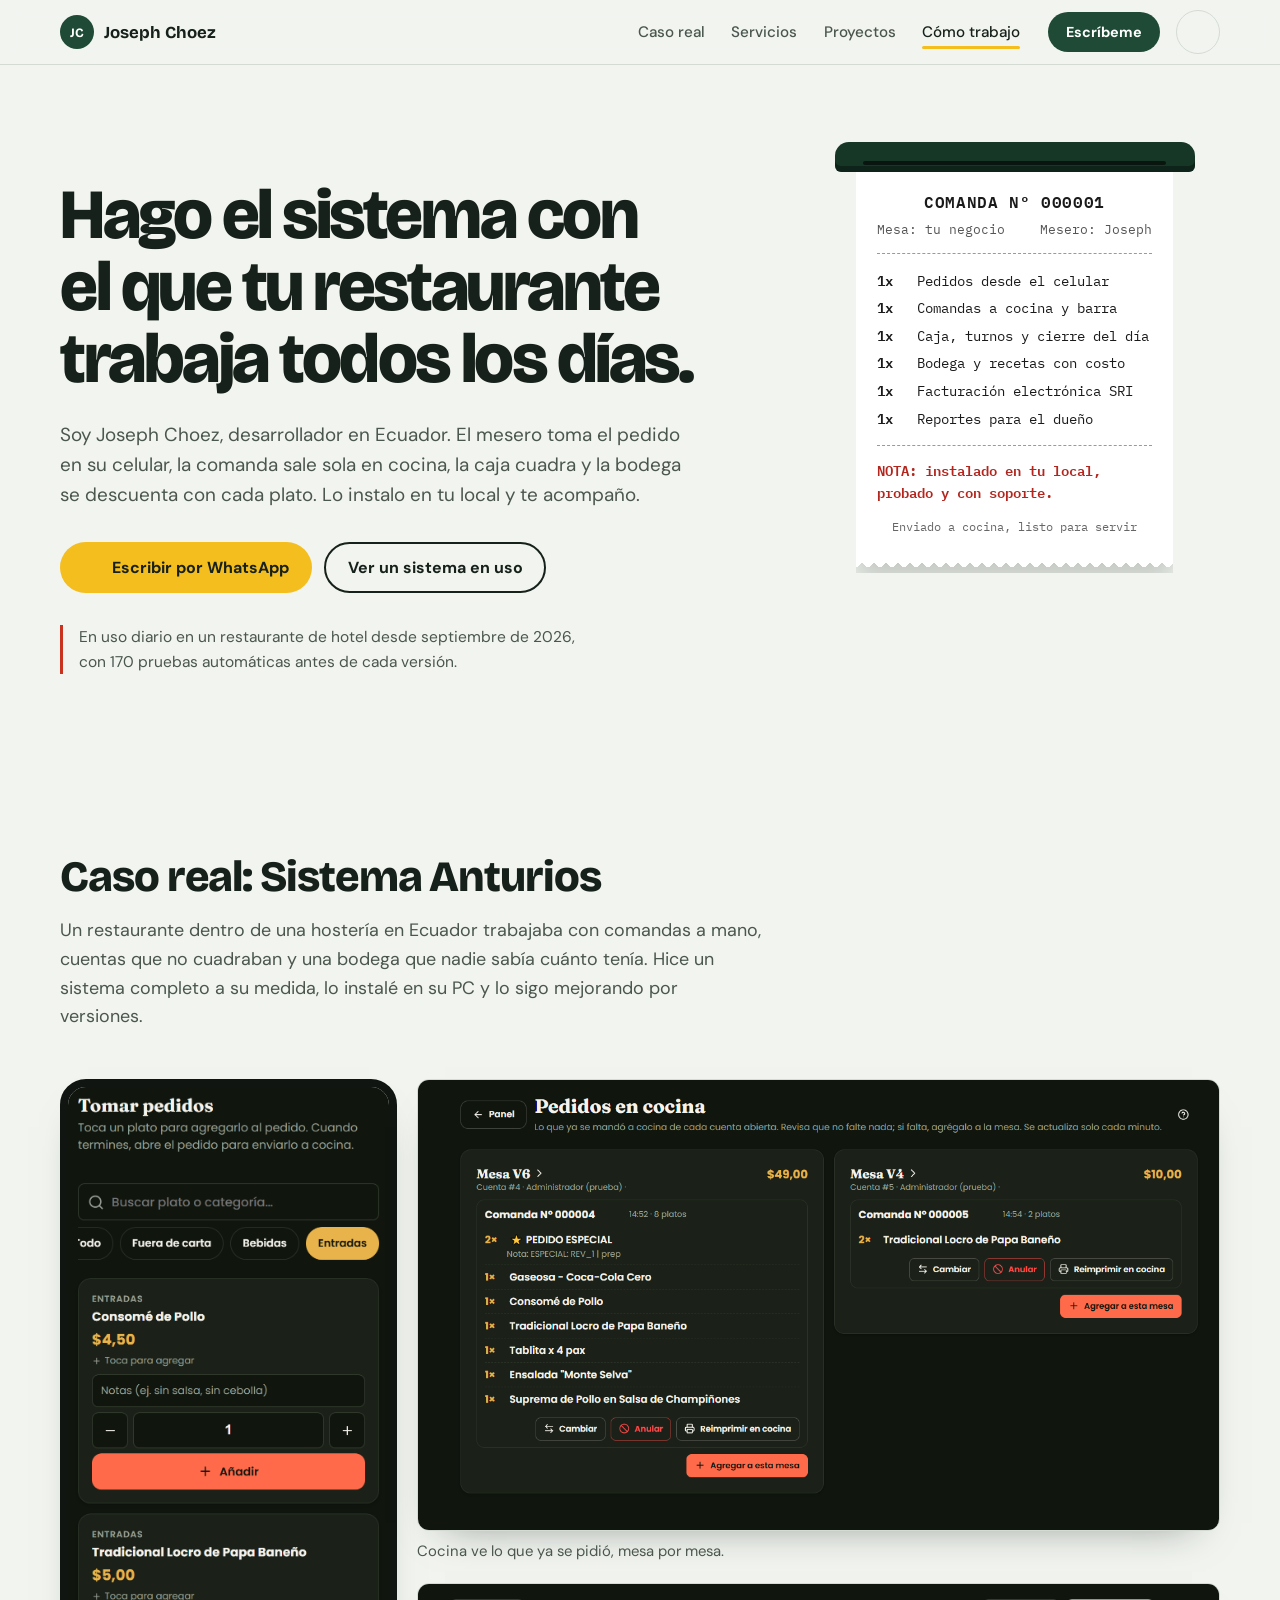
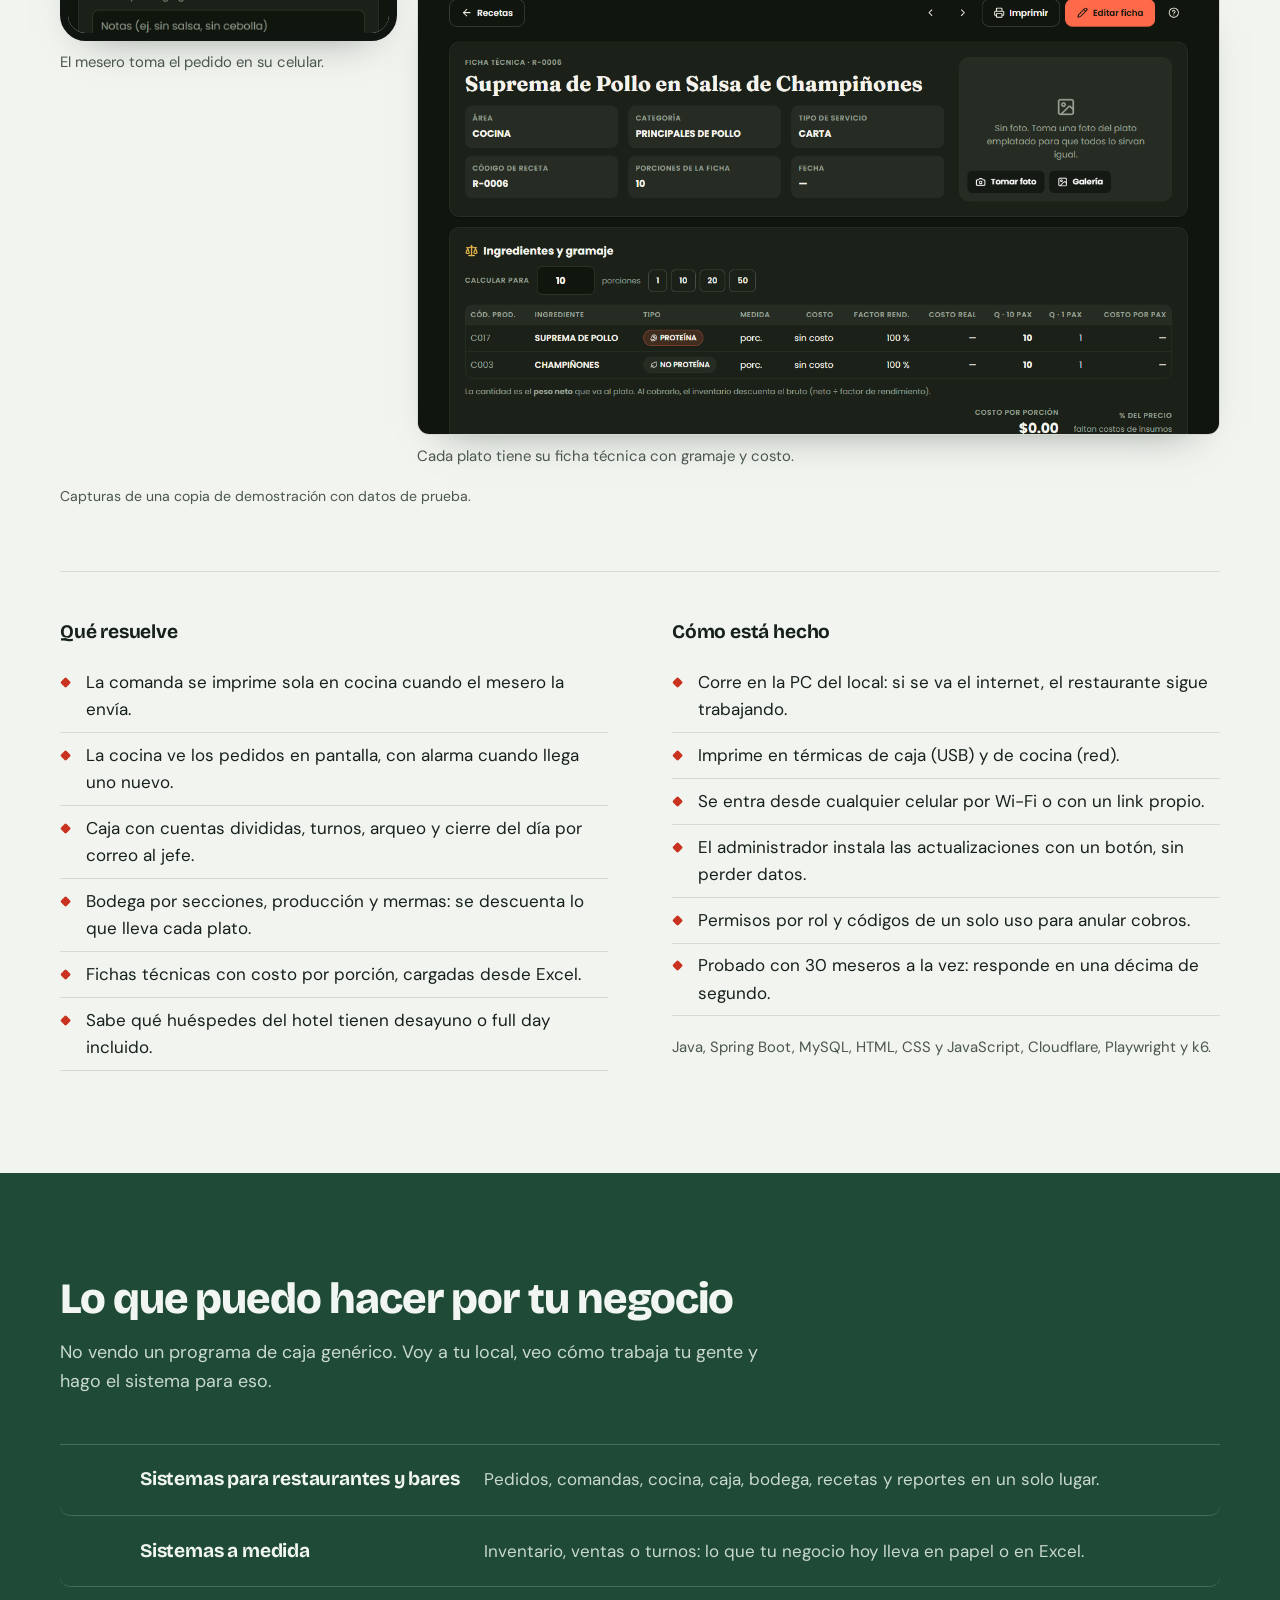
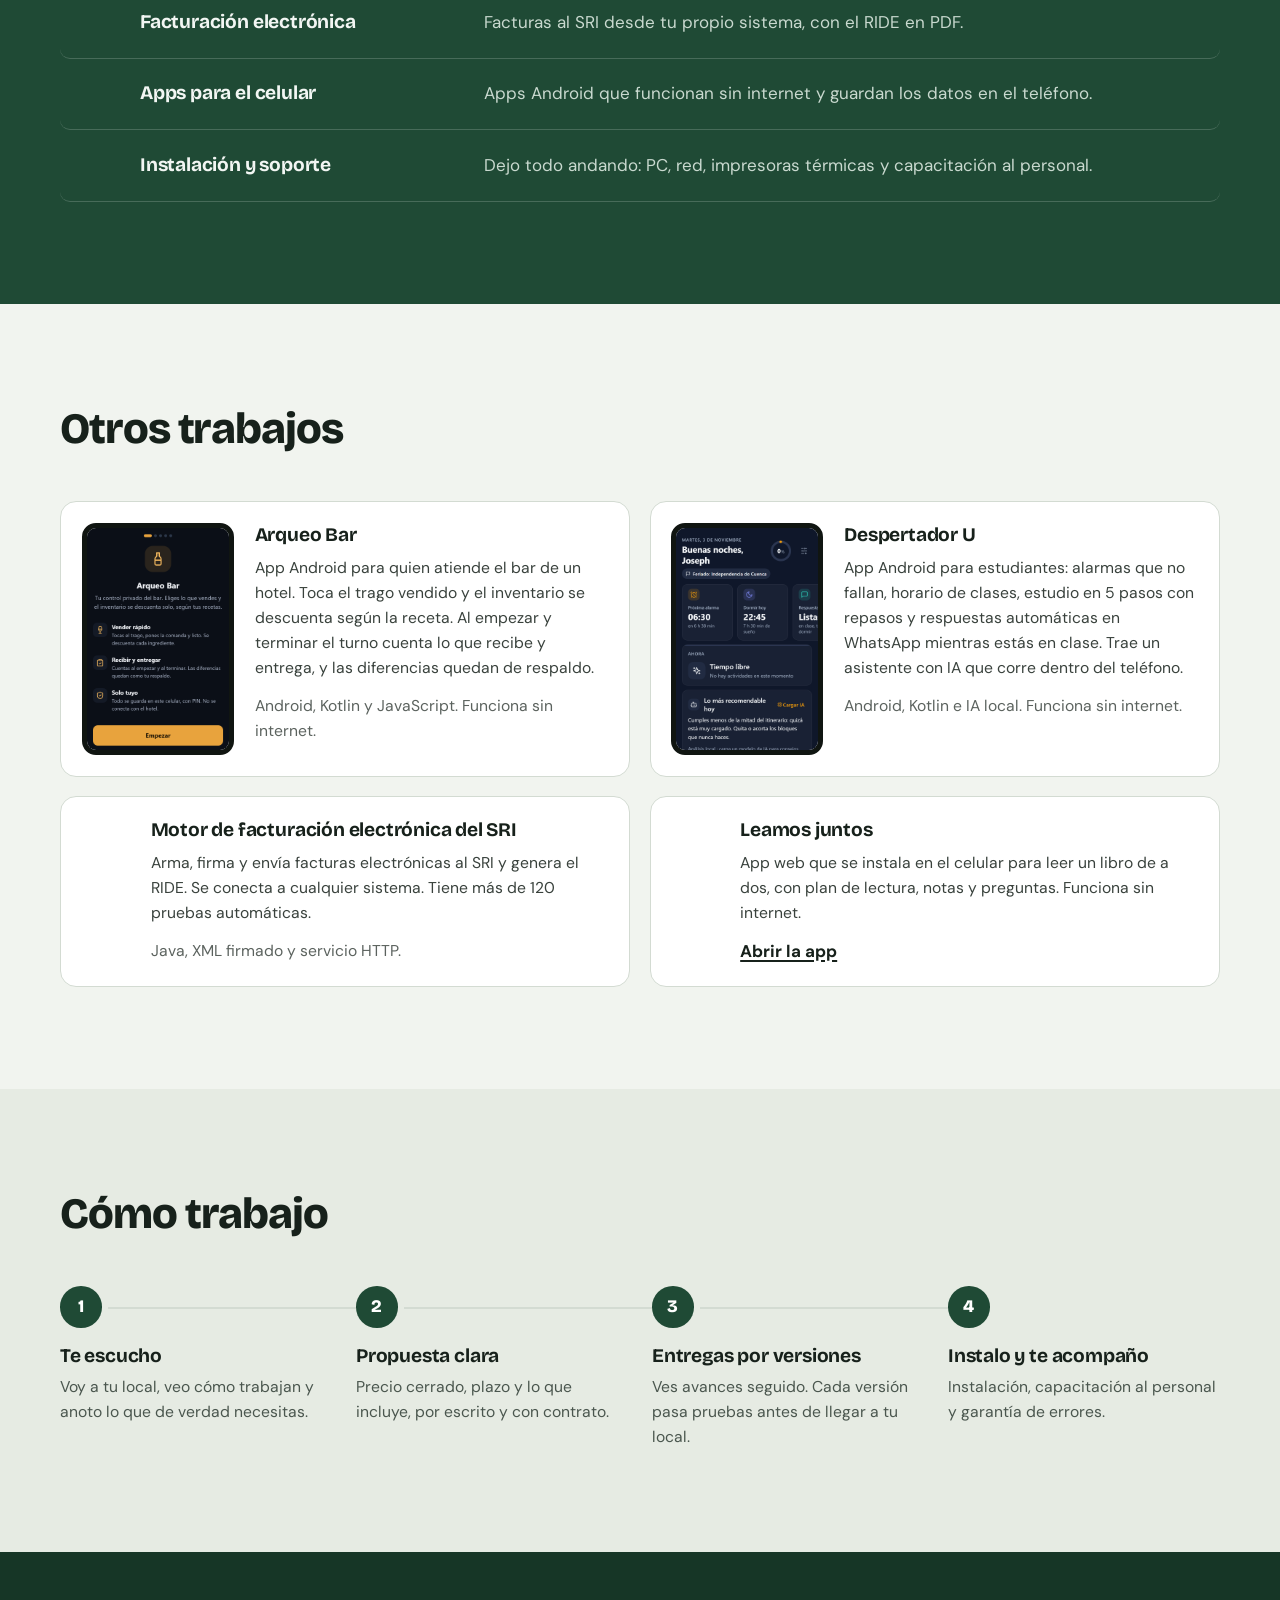
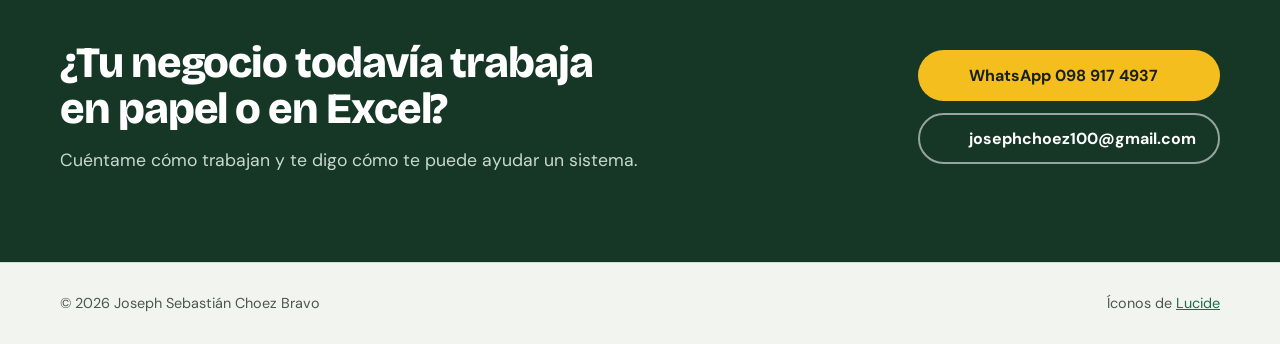
==== commit 7aa0dd18: "Rediseño: comanda que se imprime, paleta de cocina y resaltado por módulo Co-Authored-By: Claude Opu" ====
--- a/fuente.html
+++ b/fuente.html
@@ -4,19 +4,18 @@
 <meta charset="utf-8">
 <meta name="viewport" content="width=device-width, initial-scale=1">
 <title>Joseph Choez — Sistemas a medida para restaurantes, hoteles y negocios</title>
-<meta name="description" content="Desarrollo sistemas a medida en Ecuador: pedidos desde el celular, comandas a cocina, caja, inventario, recetas con costos y facturación electrónica del SRI.">
+<meta name="description" content="Hago sistemas a medida en Ecuador: pedidos desde el celular, comandas que salen solas en cocina, caja, inventario, recetas con costos y facturación electrónica del SRI.">
 <meta property="og:title" content="Joseph Choez — Sistemas a medida para restaurantes y hoteles">
-<meta property="og:description" content="Pedidos desde el celular, cocina, caja, inventario y facturación electrónica. Un sistema real, en uso todos los días.">
+<meta property="og:description" content="Pedidos desde el celular, comandas a cocina, caja, inventario y facturación electrónica. Un sistema real, en uso todos los días.">
 <meta property="og:type" content="website">
-<meta property="og:image" content="https://joseph7514.github.io/img/portada.png">
-<meta name="theme-color" content="#2563eb">
+<meta property="og:image" content="https://joseph7514.github.io/img/panel.png">
+<meta name="theme-color" content="#1f4a35">
 <link rel="icon" href="img/favicon.svg" type="image/svg+xml">
 <link rel="preconnect" href="https://fonts.googleapis.com">
 <link rel="preconnect" href="https://fonts.gstatic.com" crossorigin>
-<link href="https://fonts.googleapis.com/css2?family=Open+Sans:wght@400;600&family=Poppins:wght@600;700&display=swap" rel="stylesheet">
+<link href="https://fonts.googleapis.com/css2?family=Bricolage+Grotesque:opsz,wght@12..96,500;12..96,700;12..96,800&family=DM+Sans:opsz,wght@9..40,400;9..40,500;9..40,700&family=IBM+Plex+Mono:wght@400;600&display=swap" rel="stylesheet">
 <link rel="stylesheet" href="css/estilo.css">
 <script>
-  // Tema antes de pintar, para que no parpadee
   (function () {
     var t = localStorage.getItem('tema');
     if (!t) t = matchMedia('(prefers-color-scheme: dark)').matches ? 'oscuro' : 'claro';
@@ -29,9 +28,9 @@
 <a class="saltar" href="#contenido">Saltar al contenido</a>
 
 <header class="barra">
-  <div class="contenedor">
-    <a class="marca" href="#inicio" aria-label="Joseph Choez, inicio">
-      <span class="marca-logo" aria-hidden="true">JC</span>
+  <div class="contenedor barra-fila">
+    <a class="marca" href="#inicio">
+      <span class="marca-sello" aria-hidden="true">JC</span>
       <span>Joseph Choez</span>
     </a>
     <nav aria-label="Secciones">
@@ -40,9 +39,9 @@
         <li><a href="#servicios">Servicios</a></li>
         <li><a href="#proyectos">Proyectos</a></li>
         <li><a href="#como-trabajo">Cómo trabajo</a></li>
-        <li><a href="#contacto">Contacto</a></li>
       </ul>
     </nav>
+    <a class="boton boton-chico" href="#contacto">Escríbeme</a>
     <button class="boton-tema" type="button" id="boton-tema" aria-label="Cambiar entre tema claro y oscuro">
       <svg class="ico luna" aria-hidden="true"><use href="#i-moon"/></svg>
       <svg class="ico sol" aria-hidden="true"><use href="#i-sun"/></svg>
@@ -53,183 +52,190 @@
 <main id="contenido">
 
 <section class="portada" id="inicio">
-  <div class="contenedor">
-    <div>
-      <span class="etiqueta"><svg class="ico" aria-hidden="true"><use href="#i-map-pin"/></svg> Desarrollador independiente · Ecuador</span>
-      <h1>Sistemas a medida para restaurantes, hoteles y negocios</h1>
-      <p class="bajada">Soy Joseph Choez. Hago programas que el personal usa todos los días: pedidos desde el celular, comandas que salen solas en cocina, caja, inventario, recetas con costos y facturación electrónica. Los instalo, los pruebo y doy soporte.</p>
+  <div class="contenedor portada-rejilla">
+    <div class="portada-texto">
+      <h1>Hago el sistema con el que tu restaurante trabaja todos los días.</h1>
+      <p class="bajada">Soy Joseph Choez, desarrollador en Ecuador. El mesero toma el pedido en su celular, la comanda sale sola en cocina, la caja cuadra y la bodega se descuenta con cada plato. Lo instalo en tu local y te acompaño.</p>
       <div class="acciones">
-        <a class="boton boton-acento" href="#contacto">
-          <svg class="ico" aria-hidden="true"><use href="#i-message-square"/></svg> Cuéntame tu proyecto
+        <a class="boton boton-principal" href="https://wa.me/593989174937?text=Hola%20Joseph%2C%20vi%20tu%20p%C3%A1gina%20y%20quiero%20un%20sistema%20para%20mi%20negocio">
+          <svg class="ico" aria-hidden="true"><use href="#i-message-square"/></svg> Escribir por WhatsApp
         </a>
-        <a class="boton boton-borde" href="#anturios">
-          Ver un sistema en uso <svg class="ico" aria-hidden="true"><use href="#i-arrow-right"/></svg>
-        </a>
-      </div>
-    </div>
-    <div class="portada-foto">
-      <img src="img/panel.png" alt="Panel del administrador del sistema Anturios con el menú lateral y los accesos a ventas, cocina, bodega y reportes" width="1280" height="590">
-    </div>
-  </div>
-  <div class="contenedor">
-    <div class="cifras">
-      <div class="cifra"><strong>En uso diario</strong><span>en un restaurante de hotel desde septiembre de 2026</span></div>
-      <div class="cifra"><strong>4 roles</strong><span>administrador, jefe, meseros y cocina, cada uno con lo suyo</span></div>
-      <div class="cifra"><strong>170+</strong><span>pruebas automáticas antes de cada versión</span></div>
-      <div class="cifra"><strong>30 meseros</strong><span>a la vez en pruebas de carga, respondiendo en ~0,1 s</span></div>
-    </div>
-  </div>
-</section>
-
-<section class="seccion seccion-alt" id="anturios">
-  <div class="contenedor">
-    <div class="seccion-cabeza aparece">
-      <p class="antetitulo">Caso real</p>
-      <h2>Sistema Anturios: el restaurante de una hostería, de punta a punta</h2>
-      <p>Un restaurante dentro de un hotel en Ecuador necesitaba dejar el papel: comandas a mano, cuentas que no cuadraban y una bodega que nadie sabía cuánto tenía. Hice un sistema completo a su medida, lo instalé en su PC y lo sigo mejorando por versiones.</p>
-    </div>
+        <a class="boton boton-linea" href="#anturios">Ver un sistema en uso</a>
+      </div>
+      <p class="hechos">En uso diario en un restaurante de hotel desde septiembre de 2026, con 170 pruebas automáticas antes de cada versión.</p>
+    </div>
+
+    <div class="impresora" aria-label="Comanda de ejemplo con lo que incluye un sistema">
+      <div class="impresora-boca" aria-hidden="true"></div>
+      <div class="ticket-marco">
+        <div class="ticket">
+          <p class="t-cabeza">COMANDA Nº 000001</p>
+          <p class="t-meta"><span>Mesa: tu negocio</span><span>Mesero: Joseph</span></p>
+          <hr>
+          <ul class="t-items">
+            <li><b>1x</b> Pedidos desde el celular</li>
+            <li><b>1x</b> Comandas a cocina y barra</li>
+            <li><b>1x</b> Caja, turnos y cierre del día</li>
+            <li><b>1x</b> Bodega y recetas con costo</li>
+            <li><b>1x</b> Facturación electrónica SRI</li>
+            <li><b>1x</b> Reportes para el dueño</li>
+          </ul>
+          <hr>
+          <p class="t-nota">NOTA: instalado en tu local, probado y con soporte.</p>
+          <p class="t-pie">Enviado a cocina, listo para servir</p>
+        </div>
+      </div>
+    </div>
+  </div>
+</section>
+
+<section class="seccion" id="anturios">
+  <div class="contenedor">
+    <div class="cabeza">
+      <h2>Caso real: Sistema Anturios</h2>
+      <p>Un restaurante dentro de una hostería en Ecuador trabajaba con comandas a mano, cuentas que no cuadraban y una bodega que nadie sabía cuánto tenía. Hice un sistema completo a su medida, lo instalé en su PC y lo sigo mejorando por versiones.</p>
+    </div>
+
+    <div class="galeria">
+      <figure class="celular"><img src="img/mesero.png" alt="Celular del mesero tomando un pedido: platos de la carta con precio, notas para cocina y botón Añadir" loading="lazy" width="780" height="1348"><figcaption>El mesero toma el pedido en su celular.</figcaption></figure>
+      <figure><img src="img/cocina.png" alt="Pedidos en cocina por mesa, con cada comanda y sus platos y botones para cambiar, anular o reimprimir" loading="lazy" width="1280" height="700"><figcaption>Cocina ve lo que ya se pidió, mesa por mesa.</figcaption></figure>
+      <figure><img src="img/recetas.png" alt="Ficha técnica de un plato con ingredientes, gramaje, factor de rendimiento y costo por porción" loading="lazy" width="1280" height="800"><figcaption>Cada plato tiene su ficha técnica con gramaje y costo.</figcaption></figure>
+    </div>
+    <p class="nota">Capturas de una copia de demostración con datos de prueba.</p>
 
     <div class="caso">
-      <div class="aparece">
+      <div>
         <h3>Qué resuelve</h3>
         <ul class="lista">
-          <li><svg class="ico" aria-hidden="true"><use href="#i-check"/></svg><span>Los meseros toman el pedido en su celular y la comanda se imprime sola en cocina.</span></li>
-          <li><svg class="ico" aria-hidden="true"><use href="#i-check"/></svg><span>La cocina ve los pedidos en pantalla, con alarma cuando llega uno nuevo.</span></li>
-          <li><svg class="ico" aria-hidden="true"><use href="#i-check"/></svg><span>Caja con cuentas divididas, turnos, arqueo y cierre del día que le llega por correo al jefe.</span></li>
-          <li><svg class="ico" aria-hidden="true"><use href="#i-check"/></svg><span>Bodega por secciones, producción y mermas: se descuenta solo lo que sale de cada plato.</span></li>
-          <li><svg class="ico" aria-hidden="true"><use href="#i-check"/></svg><span>Recetas y fichas técnicas con costo por porción, cargadas desde Excel.</span></li>
-          <li><svg class="ico" aria-hidden="true"><use href="#i-check"/></svg><span>Conectado al sistema del hotel: sabe qué huéspedes tienen desayuno o full day incluido.</span></li>
+          <li>La comanda se imprime sola en cocina cuando el mesero la envía.</li>
+          <li>La cocina ve los pedidos en pantalla, con alarma cuando llega uno nuevo.</li>
+          <li>Caja con cuentas divididas, turnos, arqueo y cierre del día por correo al jefe.</li>
+          <li>Bodega por secciones, producción y mermas: se descuenta lo que lleva cada plato.</li>
+          <li>Fichas técnicas con costo por porción, cargadas desde Excel.</li>
+          <li>Sabe qué huéspedes del hotel tienen desayuno o full day incluido.</li>
         </ul>
       </div>
-      <div class="aparece">
+      <div>
         <h3>Cómo está hecho</h3>
         <ul class="lista">
-          <li><svg class="ico" aria-hidden="true"><use href="#i-server"/></svg><span>Corre en la PC del local: si se va el internet, el restaurante sigue trabajando.</span></li>
-          <li><svg class="ico" aria-hidden="true"><use href="#i-printer"/></svg><span>Imprime en térmicas de caja (USB) y de cocina (red).</span></li>
-          <li><svg class="ico" aria-hidden="true"><use href="#i-smartphone"/></svg><span>Se entra desde cualquier celular por Wi-Fi o con un link propio por internet.</span></li>
-          <li><svg class="ico" aria-hidden="true"><use href="#i-cloud-download"/></svg><span>Actualizaciones firmadas que el administrador instala con un botón, sin perder datos.</span></li>
-          <li><svg class="ico" aria-hidden="true"><use href="#i-shield-check"/></svg><span>Contraseñas cifradas, permisos por rol y códigos de un solo uso para anular cobros.</span></li>
-          <li><svg class="ico" aria-hidden="true"><use href="#i-book-open"/></svg><span>Cada pantalla trae su propia guía para que el personal aprenda solo.</span></li>
+          <li>Corre en la PC del local: si se va el internet, el restaurante sigue trabajando.</li>
+          <li>Imprime en térmicas de caja (USB) y de cocina (red).</li>
+          <li>Se entra desde cualquier celular por Wi-Fi o con un link propio.</li>
+          <li>El administrador instala las actualizaciones con un botón, sin perder datos.</li>
+          <li>Permisos por rol y códigos de un solo uso para anular cobros.</li>
+          <li>Probado con 30 meseros a la vez: responde en una décima de segundo.</li>
         </ul>
-        <div class="chips" aria-label="Tecnologías">
-          <span class="chip">Java</span><span class="chip">Spring Boot</span><span class="chip">MySQL</span>
-          <span class="chip">HTML · CSS · JavaScript</span><span class="chip">Cloudflare</span><span class="chip">Playwright · k6</span>
-        </div>
-      </div>
-    </div>
-
-    <div class="galeria">
-      <figure class="aparece celular"><img src="img/mesero.png" alt="Celular del mesero tomando un pedido: platos de la carta con precio, notas para cocina y botón Añadir" loading="lazy" width="780" height="1348"><figcaption>El mesero toma el pedido en su celular</figcaption></figure>
-      <figure class="aparece"><img src="img/cocina.png" alt="Pedidos en cocina por mesa, con cada comanda y sus platos y botones para cambiar, anular o reimprimir" loading="lazy" width="1280" height="700"><figcaption>Lo que ya se mandó a cocina, mesa por mesa</figcaption></figure>
-      <figure class="aparece"><img src="img/recetas.png" alt="Ficha técnica de un plato con ingredientes, gramaje, factor de rendimiento y costo por porción" loading="lazy" width="1280" height="800"><figcaption>Ficha técnica con gramaje y costo por porción</figcaption></figure>
-    </div>
-    <p class="nota">Las capturas son de una copia de demostración con datos de prueba, no de la base del restaurante.</p>
-  </div>
-</section>
-
-<section class="seccion" id="servicios">
-  <div class="contenedor">
-    <div class="seccion-cabeza aparece">
-      <p class="antetitulo">Servicios</p>
+        <p class="tecnologias">Java, Spring Boot, MySQL, HTML, CSS y JavaScript, Cloudflare, Playwright y k6.</p>
+      </div>
+    </div>
+  </div>
+</section>
+
+<section class="seccion seccion-verde" id="servicios">
+  <div class="contenedor">
+    <div class="cabeza">
       <h2>Lo que puedo hacer por tu negocio</h2>
-      <p>No vendo un programa de caja genérico. Me siento contigo, veo cómo trabaja tu gente y hago el sistema para eso.</p>
-    </div>
-    <div class="rejilla r4">
-      <article class="tarjeta aparece">
-        <div class="icono-caja"><svg class="ico" aria-hidden="true"><use href="#i-utensils"/></svg></div>
-        <h3>Sistemas para restaurantes</h3>
+      <p>No vendo un programa de caja genérico. Voy a tu local, veo cómo trabaja tu gente y hago el sistema para eso.</p>
+    </div>
+    <ul class="servicios">
+      <li class="modulo" tabindex="0">
+        <svg class="ico" aria-hidden="true"><use href="#i-utensils"/></svg>
+        <h3>Sistemas para restaurantes y bares</h3>
         <p>Pedidos, comandas, cocina, caja, bodega, recetas y reportes en un solo lugar.</p>
-      </article>
-      <article class="tarjeta aparece">
-        <div class="icono-caja"><svg class="ico" aria-hidden="true"><use href="#i-layers"/></svg></div>
+      </li>
+      <li class="modulo" tabindex="0">
+        <svg class="ico" aria-hidden="true"><use href="#i-layers"/></svg>
         <h3>Sistemas a medida</h3>
-        <p>Inventario, ventas, turnos o lo que tu negocio lleve hoy en papel o en Excel.</p>
-      </article>
-      <article class="tarjeta aparece">
-        <div class="icono-caja"><svg class="ico" aria-hidden="true"><use href="#i-receipt-text"/></svg></div>
+        <p>Inventario, ventas o turnos: lo que tu negocio hoy lleva en papel o en Excel.</p>
+      </li>
+      <li class="modulo" tabindex="0">
+        <svg class="ico" aria-hidden="true"><use href="#i-receipt-text"/></svg>
         <h3>Facturación electrónica</h3>
         <p>Facturas al SRI desde tu propio sistema, con el RIDE en PDF.</p>
-      </article>
-      <article class="tarjeta aparece">
-        <div class="icono-caja"><svg class="ico" aria-hidden="true"><use href="#i-wrench"/></svg></div>
+      </li>
+      <li class="modulo" tabindex="0">
+        <svg class="ico" aria-hidden="true"><use href="#i-smartphone"/></svg>
+        <h3>Apps para el celular</h3>
+        <p>Apps Android que funcionan sin internet y guardan los datos en el teléfono.</p>
+      </li>
+      <li class="modulo" tabindex="0">
+        <svg class="ico" aria-hidden="true"><use href="#i-wrench"/></svg>
         <h3>Instalación y soporte</h3>
-        <p>Dejo todo andando en tu local: PC, red, impresoras térmicas y capacitación.</p>
-      </article>
-    </div>
-  </div>
-</section>
-
-<section class="seccion seccion-alt" id="proyectos">
-  <div class="contenedor">
-    <div class="seccion-cabeza aparece">
-      <p class="antetitulo">Otros proyectos</p>
-      <h2>Más trabajos</h2>
-    </div>
-    <div class="rejilla r2 apps">
-      <article class="tarjeta proyecto con-foto aparece">
-        <img class="proyecto-foto" src="img/arqueo-bar.png" alt="Pantalla de bienvenida de Arqueo Bar: vender rápido, recibir y entregar el bar, todo guardado en el celular con PIN" loading="lazy" width="780" height="1220">
+        <p>Dejo todo andando: PC, red, impresoras térmicas y capacitación al personal.</p>
+      </li>
+    </ul>
+  </div>
+</section>
+
+<section class="seccion" id="proyectos">
+  <div class="contenedor">
+    <div class="cabeza">
+      <h2>Otros trabajos</h2>
+    </div>
+    <div class="proyectos">
+      <article class="modulo proyecto" tabindex="0">
+        <img src="img/arqueo-bar.png" alt="Pantalla de bienvenida de Arqueo Bar: vender rápido, recibir y entregar el bar, todo guardado en el celular con PIN" loading="lazy" width="780" height="1220">
         <div>
           <h3>Arqueo Bar</h3>
-          <p>App Android para la persona que atiende el bar de un hotel. Toca el trago vendido y el inventario se descuenta solo según la receta. Al empezar y al terminar el turno cuenta lo que recibe y entrega, y las diferencias quedan como respaldo. Todo se guarda en el celular, con PIN, y se actualiza a distancia.</p>
-          <div class="chips"><span class="chip">Android</span><span class="chip">Kotlin</span><span class="chip">JavaScript</span><span class="chip">Sin conexión</span></div>
-        </div>
-      </article>
-      <article class="tarjeta proyecto con-foto aparece">
-        <img class="proyecto-foto" src="img/despertador.png" alt="Pantalla Hoy de Despertador U: próxima alarma, hora de dormir, respuestas automáticas y recomendación del día" loading="lazy" width="780" height="1220">
+          <p>App Android para quien atiende el bar de un hotel. Toca el trago vendido y el inventario se descuenta según la receta. Al empezar y terminar el turno cuenta lo que recibe y entrega, y las diferencias quedan de respaldo.</p>
+          <p class="tecnologias">Android, Kotlin y JavaScript. Funciona sin internet.</p>
+        </div>
+      </article>
+      <article class="modulo proyecto" tabindex="0">
+        <img src="img/despertador.png" alt="Pantalla Hoy de Despertador U: próxima alarma, hora de dormir, respuestas automáticas y recomendación del día" loading="lazy" width="780" height="1220">
         <div>
           <h3>Despertador U</h3>
-          <p>App Android para estudiantes: alarmas que no fallan, horario de clases, estudio en 5 pasos con repasos espaciados y respuestas automáticas en WhatsApp mientras estás en clase. Trae un asistente con IA que corre dentro del teléfono, sin internet y sin sacar tus datos.</p>
-          <div class="chips"><span class="chip">Android</span><span class="chip">Kotlin</span><span class="chip">IA local</span><span class="chip">Sin conexión</span></div>
-        </div>
-      </article>
-    </div>
-    <div class="rejilla r2" style="margin-top:1.1rem">
-      <article class="tarjeta proyecto aparece">
-        <div class="icono-caja"><svg class="ico" aria-hidden="true"><use href="#i-file-text"/></svg></div>
-        <h3>Motor de facturación electrónica del SRI</h3>
-        <p>Un módulo independiente que arma, firma y envía facturas electrónicas al SRI y genera el RIDE. Se puede conectar a cualquier sistema. Tiene más de 120 pruebas automáticas y está probado en el ambiente de pruebas del SRI.</p>
-        <div class="chips"><span class="chip">Java</span><span class="chip">XML firmado</span><span class="chip">Servicio HTTP</span></div>
-      </article>
-      <article class="tarjeta proyecto aparece">
-        <div class="icono-caja"><svg class="ico" aria-hidden="true"><use href="#i-book-open"/></svg></div>
-        <h3>Leamos juntos</h3>
-        <p>Una app web que se instala en el celular para leer un libro de a dos: plan de lectura, notas y preguntas para conversar. Funciona sin internet.</p>
-        <div class="chips"><span class="chip">PWA</span><span class="chip">JavaScript</span><span class="chip">Sin conexión</span></div>
-        <a class="enlace" href="https://joseph7514.github.io/leamos-juntos/">Abrir la app <svg class="ico" aria-hidden="true"><use href="#i-external-link"/></svg></a>
-      </article>
-    </div>
-  </div>
-</section>
-
-<section class="seccion" id="como-trabajo">
-  <div class="contenedor">
-    <div class="seccion-cabeza aparece">
-      <p class="antetitulo">Cómo trabajo</p>
-      <h2>Sin sorpresas, de principio a fin</h2>
-    </div>
-    <div class="rejilla r4 pasos">
-      <article class="tarjeta paso aparece"><h3>Te escucho</h3><p>Voy a tu local, veo cómo trabajan y anoto qué necesitas de verdad.</p></article>
-      <article class="tarjeta paso aparece"><h3>Propuesta clara</h3><p>Precio cerrado, plazo y lo que incluye, por escrito y con contrato.</p></article>
-      <article class="tarjeta paso aparece"><h3>Entregas por versiones</h3><p>Ves avances seguido. Cada versión pasa pruebas antes de llegar a tu local.</p></article>
-      <article class="tarjeta paso aparece"><h3>Instalo y te acompaño</h3><p>Instalación, capacitación al personal y garantía de errores.</p></article>
-    </div>
-  </div>
-</section>
-
-<section class="seccion seccion-alt contacto" id="contacto">
-  <div class="contenedor">
-    <div class="tarjeta aparece">
-      <p class="antetitulo">Contacto</p>
+          <p>App Android para estudiantes: alarmas que no fallan, horario de clases, estudio en 5 pasos con repasos y respuestas automáticas en WhatsApp mientras estás en clase. Trae un asistente con IA que corre dentro del teléfono.</p>
+          <p class="tecnologias">Android, Kotlin e IA local. Funciona sin internet.</p>
+        </div>
+      </article>
+      <article class="modulo proyecto sin-foto" tabindex="0">
+        <svg class="ico grande" aria-hidden="true"><use href="#i-file-text"/></svg>
+        <div>
+          <h3>Motor de facturación electrónica del SRI</h3>
+          <p>Arma, firma y envía facturas electrónicas al SRI y genera el RIDE. Se conecta a cualquier sistema. Tiene más de 120 pruebas automáticas.</p>
+          <p class="tecnologias">Java, XML firmado y servicio HTTP.</p>
+        </div>
+      </article>
+      <article class="modulo proyecto sin-foto" tabindex="0">
+        <svg class="ico grande" aria-hidden="true"><use href="#i-book-open"/></svg>
+        <div>
+          <h3>Leamos juntos</h3>
+          <p>App web que se instala en el celular para leer un libro de a dos, con plan de lectura, notas y preguntas. Funciona sin internet.</p>
+          <a class="enlace" href="https://joseph7514.github.io/leamos-juntos/">Abrir la app</a>
+        </div>
+      </article>
+    </div>
+  </div>
+</section>
+
+<section class="seccion seccion-alt" id="como-trabajo">
+  <div class="contenedor">
+    <div class="cabeza">
+      <h2>Cómo trabajo</h2>
+    </div>
+    <ol class="pasos">
+      <li><span class="paso-n">1</span><h3>Te escucho</h3><p>Voy a tu local, veo cómo trabajan y anoto lo que de verdad necesitas.</p></li>
+      <li><span class="paso-n">2</span><h3>Propuesta clara</h3><p>Precio cerrado, plazo y lo que incluye, por escrito y con contrato.</p></li>
+      <li><span class="paso-n">3</span><h3>Entregas por versiones</h3><p>Ves avances seguido. Cada versión pasa pruebas antes de llegar a tu local.</p></li>
+      <li><span class="paso-n">4</span><h3>Instalo y te acompaño</h3><p>Instalación, capacitación al personal y garantía de errores.</p></li>
+    </ol>
+  </div>
+</section>
+
+<section class="contacto" id="contacto">
+  <div class="contenedor contacto-fila">
+    <div>
       <h2>¿Tu negocio todavía trabaja en papel o en Excel?</h2>
-      <p>Escríbeme, cuéntame cómo trabajan y te digo cómo te puede ayudar un sistema. Sin compromiso.</p>
-      <div class="acciones">
-        <a class="boton boton-acento" href="https://wa.me/593989174937?text=Hola%20Joseph%2C%20vi%20tu%20p%C3%A1gina%20y%20quiero%20un%20sistema%20para%20mi%20negocio">
-          <svg class="ico" aria-hidden="true"><use href="#i-message-square"/></svg> Escribir por WhatsApp
-        </a>
-        <a class="boton boton-borde" href="mailto:josephchoez100@gmail.com">
-          <svg class="ico" aria-hidden="true"><use href="#i-mail"/></svg> Enviar un correo
-        </a>
-      </div>
+      <p>Cuéntame cómo trabajan y te digo cómo te puede ayudar un sistema.</p>
+    </div>
+    <div class="acciones">
+      <a class="boton boton-principal" href="https://wa.me/593989174937?text=Hola%20Joseph%2C%20vi%20tu%20p%C3%A1gina%20y%20quiero%20un%20sistema%20para%20mi%20negocio">
+        <svg class="ico" aria-hidden="true"><use href="#i-message-square"/></svg> WhatsApp 098 917 4937
+      </a>
+      <a class="boton boton-claro" href="mailto:josephchoez100@gmail.com">
+        <svg class="ico" aria-hidden="true"><use href="#i-mail"/></svg> josephchoez100@gmail.com
+      </a>
     </div>
   </div>
 </section>
@@ -237,9 +243,9 @@
 </main>
 
 <footer class="pie">
-  <div class="contenedor">
+  <div class="contenedor pie-fila">
     <span>© 2026 Joseph Sebastián Choez Bravo</span>
-    <span>Íconos <a href="https://lucide.dev">Lucide</a> (ISC)</span>
+    <span>Íconos de <a href="https://lucide.dev">Lucide</a></span>
   </div>
 </footer>
 
@@ -249,13 +255,20 @@
     document.documentElement.dataset.tema = t;
     localStorage.setItem('tema', t);
   });
+  // Marca en el menú la sección que se está viendo
   if ('IntersectionObserver' in window) {
-    var io = new IntersectionObserver(function (es) {
-      es.forEach(function (e) { if (e.isIntersecting) { e.target.classList.add('visto'); io.unobserve(e.target); } });
-    }, { rootMargin: '0px 0px -10% 0px' });
-    document.querySelectorAll('.aparece').forEach(function (el) { io.observe(el); });
-  } else {
-    document.querySelectorAll('.aparece').forEach(function (el) { el.classList.add('visto'); });
+    var enlaces = {};
+    document.querySelectorAll('.menu a').forEach(function (a) { enlaces[a.getAttribute('href').slice(1)] = a; });
+    var vigia = new IntersectionObserver(function (es) {
+      es.forEach(function (e) {
+        var a = enlaces[e.target.id];
+        if (a && e.isIntersecting) {
+          Object.values(enlaces).forEach(function (x) { x.removeAttribute('aria-current'); });
+          a.setAttribute('aria-current', 'true');
+        }
+      });
+    }, { rootMargin: '-45% 0px -50% 0px' });
+    document.querySelectorAll('main section[id]').forEach(function (s) { vigia.observe(s); });
   }
 </script>
 </body>
--- a/css/estilo.css
+++ b/css/estilo.css
@@ -1,196 +1,231 @@
-/* Joseph Choez — página de presentación. Tokens claro/oscuro. */
+/* Joseph Choez — página de presentación.
+   Paleta de cocina: papel de comanda, verde monte, rojo ají (la tinta roja de las térmicas)
+   y amarillo maracuyá como resaltador de lo que se señala. */
 :root {
-  --primario: #2563eb;
-  --primario-hover: #1d4ed8;
-  --sobre-primario: #ffffff;
-  --acento: #ea580c;
-  --sobre-acento: #000000;
-  --fondo: #f8fafc;
-  --fondo-alt: #eef3fa;
-  --texto: #1e293b;
-  --texto-suave: #475569;
-  --tarjeta: #ffffff;
-  --borde: #e2e8f0;
-  --anillo: #2563eb;
-  --sombra: 0 1px 2px rgb(15 23 42 / .06), 0 8px 24px rgb(15 23 42 / .06);
-  --radio: 14px;
-  --ancho: 1120px;
-  --titulos: "Poppins", system-ui, sans-serif;
-  --cuerpo: "Open Sans", system-ui, sans-serif;
+  --papel: #ffffff;
+  --fondo: #f1f4ef;
+  --fondo-alt: #e6ebe3;
+  --tinta: #17211b;
+  --tinta-suave: #4a564e;
+  --monte: #1f4a35;
+  --monte-hondo: #163626;
+  --aji: #c8321f;
+  --maracuya: #f4be1e;
+  --sobre-maracuya: #17211b;
+  --linea: #d3dbd2;
+  --enlace: #1f6b48;
+
+  --ease-out: cubic-bezier(0.23, 1, 0.32, 1);
+  --display: "Bricolage Grotesque", system-ui, sans-serif;
+  --cuerpo: "DM Sans", system-ui, sans-serif;
+  --mono: "IBM Plex Mono", ui-monospace, monospace;
+  --ancho: 1160px;
   color-scheme: light;
 }
 :root[data-tema="oscuro"] {
-  --primario: #60a5fa;
-  --primario-hover: #93c5fd;
-  --sobre-primario: #0b1220;
-  --acento: #fb923c;
-  --sobre-acento: #000000;
-  --fondo: #0b1220;
-  --fondo-alt: #111a2e;
-  --texto: #e2e8f0;
-  --texto-suave: #a5b4c8;
-  --tarjeta: #131d33;
-  --borde: #24324d;
-  --anillo: #93c5fd;
-  --sombra: 0 1px 2px rgb(0 0 0 / .3), 0 8px 24px rgb(0 0 0 / .25);
+  --papel: #f7f6f0;
+  --fondo: #0f1712;
+  --fondo-alt: #142019;
+  --tinta: #e8eee9;
+  --tinta-suave: #a7b6ac;
+  --monte: #1d4733;
+  --monte-hondo: #0b130e;
+  --aji: #ff7b67;
+  --linea: #26372c;
+  --enlace: #8fd3ad;
   color-scheme: dark;
 }
 
 *, *::before, *::after { box-sizing: border-box; }
-html { scroll-behavior: smooth; scroll-padding-top: 80px; }
-body {
-  margin: 0; background: var(--fondo); color: var(--texto);
-  font: 400 1rem/1.65 var(--cuerpo);
-  -webkit-font-smoothing: antialiased;
-}
-h1, h2, h3 { font-family: var(--titulos); line-height: 1.2; margin: 0 0 .5em; text-wrap: balance; }
-h1 { font-size: clamp(2rem, 4.5vw, 3.25rem); font-weight: 700; letter-spacing: -.02em; }
-h2 { font-size: clamp(1.6rem, 3vw, 2.25rem); font-weight: 700; letter-spacing: -.01em; }
-h3 { font-size: 1.15rem; font-weight: 600; }
-p { margin: 0 0 1em; }
-a { color: var(--primario); }
+html { scroll-behavior: smooth; scroll-padding-top: 76px; }
+body { margin: 0; background: var(--fondo); color: var(--tinta); font: 400 1.0625rem/1.6 var(--cuerpo); -webkit-font-smoothing: antialiased; }
+::selection { background: var(--maracuya); color: var(--sobre-maracuya); }
+h1, h2, h3 { font-family: var(--display); margin: 0; text-wrap: balance; }
+h1 { font-size: clamp(2.4rem, 5.6vw, 4.4rem); font-weight: 800; line-height: 1.02; letter-spacing: -0.035em; font-variation-settings: "opsz" 96; }
+h2 { font-size: clamp(1.8rem, 3.4vw, 2.7rem); font-weight: 800; line-height: 1.08; letter-spacing: -0.025em; }
+h3 { font-size: 1.2rem; font-weight: 700; line-height: 1.25; letter-spacing: -0.01em; }
+p { margin: 0; }
+a { color: var(--enlace); }
 img { max-width: 100%; display: block; }
-:focus-visible { outline: 3px solid var(--anillo); outline-offset: 3px; border-radius: 6px; }
-
-.ico { width: 1.25em; height: 1.25em; fill: none; stroke: currentColor; stroke-width: 2;
-  stroke-linecap: round; stroke-linejoin: round; flex-shrink: 0; }
-
+:focus-visible { outline: 3px solid var(--maracuya); outline-offset: 3px; }
+
+.ico { width: 1.2em; height: 1.2em; fill: none; stroke: currentColor; stroke-width: 2; stroke-linecap: round; stroke-linejoin: round; flex-shrink: 0; }
 .contenedor { width: min(100% - 2.5rem, var(--ancho)); margin-inline: auto; }
-.saltar { position: absolute; left: -999px; top: 0; background: var(--primario); color: var(--sobre-primario);
-  padding: .6rem 1rem; z-index: 100; }
+.saltar { position: absolute; left: -999px; top: 0; z-index: 100; background: var(--maracuya); color: var(--sobre-maracuya); padding: .6rem 1rem; }
 .saltar:focus { left: 1rem; top: 1rem; }
 
 /* Barra */
-.barra { position: sticky; top: 0; z-index: 50; background: color-mix(in srgb, var(--fondo) 82%, transparent);
-  backdrop-filter: blur(12px); border-bottom: 1px solid var(--borde); }
-.barra .contenedor { display: flex; align-items: center; gap: 1rem; min-height: 64px; }
-.marca { display: flex; align-items: center; gap: .6rem; font: 700 1.05rem var(--titulos); color: var(--texto);
-  text-decoration: none; margin-right: auto; }
-.marca-logo { width: 36px; height: 36px; border-radius: 10px; display: grid; place-items: center;
-  background: var(--primario); color: var(--sobre-primario); font-size: .95rem; }
-.menu { display: flex; gap: .25rem; list-style: none; margin: 0; padding: 0; }
-.menu a { color: var(--texto-suave); text-decoration: none; padding: .55rem .8rem; border-radius: 8px;
-  font-weight: 600; font-size: .95rem; transition: color .2s, background .2s; }
-.menu a:hover { color: var(--texto); background: var(--fondo-alt); }
-.boton-tema { width: 44px; height: 44px; border-radius: 10px; border: 1px solid var(--borde); background: var(--tarjeta);
-  color: var(--texto); display: grid; place-items: center; cursor: pointer; transition: background .2s; }
-.boton-tema:hover { background: var(--fondo-alt); }
+.barra { position: sticky; top: 0; z-index: 50; background: color-mix(in srgb, var(--fondo) 88%, transparent); backdrop-filter: blur(10px); border-bottom: 1px solid var(--linea); }
+.barra-fila { display: flex; align-items: center; gap: 1rem; min-height: 64px; }
+.marca { display: flex; align-items: center; gap: .6rem; margin-right: auto; color: var(--tinta); text-decoration: none; font: 700 1.05rem var(--display); }
+.marca-sello { width: 34px; height: 34px; display: grid; place-items: center; border-radius: 50%; background: var(--monte); color: #fff; font-size: .8rem; letter-spacing: .02em; }
+.menu { display: flex; gap: .15rem; list-style: none; margin: 0; padding: 0; }
+.menu a { position: relative; display: block; padding: .5rem .75rem; color: var(--tinta-suave); text-decoration: none; font-weight: 500; font-size: .95rem; transition: color .15s ease; }
+.menu a::after { content: ""; position: absolute; left: .75rem; right: .75rem; bottom: .2rem; height: 3px; border-radius: 2px; background: var(--maracuya);
+  transform: scaleX(0); transform-origin: left; transition: transform .2s var(--ease-out); }
+.menu a[aria-current] { color: var(--tinta); }
+.menu a[aria-current]::after { transform: scaleX(1); }
+@media (hover: hover) and (pointer: fine) { .menu a:hover { color: var(--tinta); } }
+.boton-tema { width: 44px; height: 44px; border-radius: 50%; border: 1px solid var(--linea); background: transparent; color: var(--tinta); display: grid; place-items: center; cursor: pointer; }
 .boton-tema .sol { display: none; }
 :root[data-tema="oscuro"] .boton-tema .sol { display: block; }
 :root[data-tema="oscuro"] .boton-tema .luna { display: none; }
 
-/* Botones */
-.boton { display: inline-flex; align-items: center; gap: .5rem; min-height: 48px; padding: .75rem 1.3rem;
-  border-radius: 12px; font: 600 1rem var(--titulos); text-decoration: none; cursor: pointer;
-  border: 1px solid transparent; transition: background .2s, transform .2s, border-color .2s; }
-.boton:hover { transform: translateY(-1px); }
-.boton-acento { background: var(--acento); color: var(--sobre-acento); }
-.boton-acento:hover { background: color-mix(in srgb, var(--acento) 88%, #fff); }
-.boton-borde { border-color: var(--borde); color: var(--texto); background: var(--tarjeta); }
-.boton-borde:hover { border-color: var(--primario); }
+/* Botones: responden al toque (escala corta al presionar) */
+.boton { display: inline-flex; align-items: center; gap: .55rem; min-height: 50px; padding: .8rem 1.35rem; border-radius: 999px;
+  font: 700 1rem var(--cuerpo); text-decoration: none; cursor: pointer; border: 2px solid transparent;
+  transition: transform .14s var(--ease-out), background-color .15s ease, border-color .15s ease; }
+.boton:active { transform: scale(0.97); }
+.boton-principal { background: var(--maracuya); color: var(--sobre-maracuya); }
+.boton-linea { border-color: var(--tinta); color: var(--tinta); }
+.boton-claro { background: transparent; border-color: rgb(255 255 255 / .55); color: #fff; }
+.boton-chico { min-height: 40px; padding: .45rem 1rem; font-size: .9rem; background: var(--monte); color: #fff; }
+@media (hover: hover) and (pointer: fine) {
+  .boton-principal:hover { background: #ffcb3a; }
+  .boton-linea:hover { background: var(--tinta); color: var(--fondo); }
+  .boton-claro:hover { border-color: #fff; }
+}
 
 /* Portada */
-.portada { padding: clamp(3rem, 8vw, 6rem) 0 3rem; position: relative; overflow: hidden; }
-.portada::before { content: ""; position: absolute; inset: -40% -10% auto auto; width: 60vw; height: 60vw;
-  background: radial-gradient(closest-side, color-mix(in srgb, var(--primario) 18%, transparent), transparent);
-  pointer-events: none; }
-.portada .contenedor { display: grid; grid-template-columns: 1.1fr .9fr; gap: 3rem; align-items: center; position: relative; }
-.etiqueta { display: inline-flex; align-items: center; gap: .45rem; font-weight: 600; font-size: .875rem;
-  color: var(--primario); background: color-mix(in srgb, var(--primario) 12%, transparent);
-  padding: .35rem .8rem; border-radius: 999px; margin-bottom: 1.2rem; }
-.portada .bajada { font-size: 1.15rem; color: var(--texto-suave); max-width: 38rem; }
-.acciones { display: flex; flex-wrap: wrap; gap: .75rem; margin-top: 1.6rem; }
-.portada-foto { border-radius: var(--radio); border: 1px solid var(--borde); box-shadow: var(--sombra);
-  overflow: hidden; background: var(--tarjeta); aspect-ratio: 1280 / 590; }
-.portada-foto img { width: 100%; height: 100%; object-fit: cover; object-position: top left; }
-
-.cifras { display: grid; grid-template-columns: repeat(4, 1fr); gap: 1rem; margin-top: 3rem; }
-.cifra { background: var(--tarjeta); border: 1px solid var(--borde); border-radius: var(--radio); padding: 1.1rem 1.2rem; }
-.cifra strong { display: block; font: 700 1.6rem var(--titulos); color: var(--primario); }
-.cifra span { color: var(--texto-suave); font-size: .92rem; }
+.portada { padding: clamp(2.5rem, 6vw, 5rem) 0 clamp(3rem, 6vw, 5rem); }
+.portada-rejilla { display: grid; grid-template-columns: minmax(0, 1.25fr) minmax(0, .75fr); gap: clamp(2rem, 5vw, 4.5rem); align-items: start; }
+.portada-texto { padding-top: clamp(0rem, 3vw, 2.5rem); }
+.bajada { margin-top: 1.5rem; max-width: 34em; font-size: 1.18rem; color: var(--tinta-suave); }
+.acciones { display: flex; flex-wrap: wrap; gap: .75rem; margin-top: 2rem; }
+.hechos { margin-top: 2rem; max-width: 34em; padding-left: 1rem; border-left: 3px solid var(--aji); color: var(--tinta-suave); font-size: .97rem; }
+
+/* La impresora y su comanda: el único movimiento que pasa solo */
+.impresora { position: relative; max-width: 360px; margin-inline: auto; width: 100%; }
+.impresora-boca { position: relative; z-index: 2; height: 30px; border-radius: 14px 14px 6px 6px; background: var(--monte-hondo);
+  box-shadow: inset 0 -6px 0 rgb(0 0 0 / .35); }
+.impresora-boca::after { content: ""; position: absolute; left: 8%; right: 8%; bottom: 7px; height: 4px; border-radius: 2px; background: #000; opacity: .6; }
+.ticket-marco { overflow: hidden; margin: -8px 6% 0; padding-bottom: 14px; }
+.ticket { position: relative; background: var(--papel); color: #1a1a1a; font: 400 .88rem/1.55 var(--mono); padding: 1.6rem 1.3rem 1.4rem;
+  filter: drop-shadow(0 14px 14px rgb(23 33 27 / .22));
+  animation: imprimir 2.2s steps(22, end) .5s both; }
+/* Borde cortado en zigzag, como el papel que arranca la impresora */
+.ticket::after { content: ""; position: absolute; left: 0; right: 0; bottom: -8px; height: 8px;
+  background: linear-gradient(135deg, var(--papel) 50%, transparent 50%) 0 0 / 12px 8px repeat-x,
+              linear-gradient(-135deg, var(--papel) 50%, transparent 50%) 0 0 / 12px 8px repeat-x; }
+.ticket hr { border: 0; border-top: 1px dashed #9a9a9a; margin: .8rem 0; }
+.t-cabeza { font-weight: 600; font-size: 1.02rem; text-align: center; letter-spacing: .04em; }
+.t-meta { display: flex; justify-content: space-between; gap: 1rem; margin-top: .35rem; font-size: .8rem; color: #555; }
+.t-items { list-style: none; margin: 0; padding: 0; }
+.t-items li { padding: .12rem 0 .12rem 2.3em; text-indent: -2.3em; }
+.t-items b { display: inline-block; width: 2.3em; text-indent: 0; font-weight: 600; }
+.t-nota { color: #b3261e; font-weight: 600; }
+.t-pie { margin-top: .9rem; text-align: center; font-size: .78rem; color: #666; }
+@keyframes imprimir { from { transform: translateY(-100%); } to { transform: translateY(0); } }
 
 /* Secciones */
-.seccion { padding: clamp(3.5rem, 7vw, 5.5rem) 0; }
+.seccion { padding: clamp(3.5rem, 8vw, 6.5rem) 0; }
 .seccion-alt { background: var(--fondo-alt); }
-.seccion-cabeza { max-width: 44rem; margin-bottom: 2.5rem; }
-.seccion-cabeza p { color: var(--texto-suave); font-size: 1.08rem; }
-.antetitulo { font: 600 .85rem var(--titulos); text-transform: uppercase; letter-spacing: .08em; color: var(--acento); margin-bottom: .5rem; }
-
-.rejilla { display: grid; gap: 1.1rem; }
-.r2 { grid-template-columns: repeat(2, 1fr); }
-.r3 { grid-template-columns: repeat(3, 1fr); }
-.r4 { grid-template-columns: repeat(4, 1fr); }
-
-.tarjeta { background: var(--tarjeta); border: 1px solid var(--borde); border-radius: var(--radio); padding: 1.4rem;
-  box-shadow: var(--sombra); }
-.tarjeta p { color: var(--texto-suave); margin: 0; }
-.tarjeta .icono-caja { width: 44px; height: 44px; border-radius: 12px; display: grid; place-items: center; margin-bottom: 1rem;
-  background: color-mix(in srgb, var(--primario) 12%, transparent); color: var(--primario); }
-.tarjeta .icono-caja .ico { width: 22px; height: 22px; }
-
-/* Caso Anturios */
-.caso { display: grid; grid-template-columns: 1fr 1fr; gap: 2.5rem; align-items: start; margin-bottom: 2.5rem; }
-.caso .lista { list-style: none; padding: 0; margin: 0; display: grid; gap: .7rem; }
-.caso .lista li { display: flex; gap: .65rem; align-items: flex-start; }
-.caso .lista .ico { color: var(--primario); margin-top: .2rem; }
-.galeria { display: grid; grid-template-columns: minmax(0, .5fr) minmax(0, 1fr); gap: 1rem; margin-top: 2.5rem; }
-.galeria figure { margin: 0; background: var(--tarjeta); border: 1px solid var(--borde); border-radius: var(--radio);
-  overflow: hidden; box-shadow: var(--sombra); display: flex; flex-direction: column; }
-.galeria img { aspect-ratio: 16 / 9; object-fit: cover; object-position: top left; width: 100%; height: auto; }
+.cabeza { max-width: 44rem; margin-bottom: clamp(2rem, 4vw, 3rem); }
+.cabeza p { margin-top: 1rem; font-size: 1.12rem; color: var(--tinta-suave); }
+
+/* Caso real */
+.galeria { display: grid; grid-template-columns: minmax(0, .42fr) minmax(0, 1fr); grid-template-rows: auto auto; gap: 1.2rem; align-items: start; }
+.galeria figure { margin: 0; }
+.galeria img { width: 100%; height: auto; border-radius: 12px; border: 1px solid var(--linea); aspect-ratio: 16 / 9; object-fit: cover; object-position: top left; box-shadow: 0 20px 40px -28px rgb(23 33 27 / .5); }
 .galeria .celular { grid-row: span 2; }
-.galeria .celular img { aspect-ratio: 780 / 1250; object-position: top center; }
-.galeria { align-items: start; }
-.galeria figcaption { padding: .75rem 1rem; font-size: .9rem; color: var(--texto-suave); }
-.chips { display: flex; flex-wrap: wrap; gap: .5rem; margin-top: 1.5rem; }
-.chip { font-size: .85rem; font-weight: 600; padding: .3rem .75rem; border-radius: 999px; border: 1px solid var(--borde);
-  background: var(--tarjeta); color: var(--texto-suave); }
-.nota { font-size: .9rem; color: var(--texto-suave); margin-top: 1rem; }
-
-/* Proyectos */
-.proyecto { display: flex; flex-direction: column; }
-.proyecto .chips { margin-top: auto; padding-top: 1rem; }
-.proyecto a.enlace { display: inline-flex; align-items: center; gap: .35rem; font-weight: 600; margin-top: .9rem; text-decoration: none; }
-.proyecto a.enlace:hover { text-decoration: underline; }
-
-.proyecto.con-foto { display: grid; grid-template-columns: 150px 1fr; gap: 1.2rem; align-items: start; }
-.proyecto.con-foto .chips { margin-top: 1rem; padding-top: 0; }
-.proyecto-foto { width: 100%; height: auto; border-radius: 12px; border: 1px solid var(--borde); }
-@media (max-width: 560px) { .proyecto.con-foto { grid-template-columns: 1fr; } .proyecto-foto { max-width: 220px; } }
-
-/* Pasos */
-.pasos { counter-reset: paso; }
-.paso { position: relative; padding-top: 3.2rem; }
-.paso::before { counter-increment: paso; content: counter(paso); position: absolute; top: 1.3rem; left: 1.4rem;
-  font: 700 1.1rem var(--titulos); width: 36px; height: 36px; border-radius: 50%; display: grid; place-items: center;
-  background: var(--acento); color: var(--sobre-acento); }
-.paso h3 { margin-top: .6rem; }
+.galeria .celular img { aspect-ratio: 780 / 1300; object-position: top center; border-radius: 26px; border: 8px solid #101511; }
+.galeria figcaption { margin-top: .6rem; font-size: .93rem; color: var(--tinta-suave); }
+.nota { margin-top: 1rem; font-size: .88rem; color: var(--tinta-suave); }
+.caso { display: grid; grid-template-columns: 1fr 1fr; gap: clamp(2rem, 5vw, 4rem); margin-top: clamp(2.5rem, 5vw, 4rem); padding-top: clamp(2rem, 4vw, 3rem); border-top: 1px solid var(--linea); }
+.lista { list-style: none; margin: 1rem 0 0; padding: 0; }
+.lista li { position: relative; padding: .55rem 0 .55rem 1.6rem; border-bottom: 1px solid var(--linea); }
+.lista li::before { content: ""; position: absolute; left: 0; top: 1.05rem; width: .7rem; height: .7rem; border-radius: 2px; background: var(--aji); transform: rotate(45deg) scale(.7); }
+.tecnologias { margin-top: 1.2rem; font-size: .93rem; color: var(--tinta-suave); }
+
+/* Módulos: el resaltador maracuyá pasa por debajo del que señalas o tocas */
+.modulo { position: relative; isolation: isolate; cursor: default; }
+.modulo::before { content: ""; position: absolute; inset: 0; z-index: -1; border-radius: inherit; background: var(--maracuya);
+  transform: scaleX(0); transform-origin: left center; transition: transform .22s var(--ease-out); }
+.modulo:focus-visible { outline-offset: 4px; }
+.modulo:focus-visible::before, .modulo:active::before { transform: scaleX(1); }
+@media (hover: hover) and (pointer: fine) { .modulo:hover::before { transform: scaleX(1); } }
+
+/* Servicios, sobre verde monte */
+.seccion-verde { background: var(--monte); color: #f2f6f3; }
+.seccion-verde .cabeza p { color: #c9d9cf; }
+.servicios { list-style: none; margin: 0; padding: 0; border-top: 1px solid rgb(255 255 255 / .18); }
+.servicios .modulo { display: grid; grid-template-columns: 2.5rem minmax(0, 20rem) minmax(0, 1fr); gap: 1rem 1.5rem; align-items: baseline;
+  padding: 1.35rem 1rem; border-bottom: 1px solid rgb(255 255 255 / .18); border-radius: 10px;
+  transition: color .15s ease; }
+.servicios .modulo .ico { width: 1.5rem; height: 1.5rem; align-self: center; color: var(--maracuya); transition: color .15s ease; }
+.servicios .modulo p { color: #c9d9cf; transition: color .15s ease; }
+.servicios .modulo:focus-visible, .servicios .modulo:active,
+.servicios .modulo:focus-visible p, .servicios .modulo:active p,
+.servicios .modulo:focus-visible .ico, .servicios .modulo:active .ico { color: var(--sobre-maracuya); }
+@media (hover: hover) and (pointer: fine) {
+  .servicios .modulo:hover, .servicios .modulo:hover p, .servicios .modulo:hover .ico { color: var(--sobre-maracuya); }
+}
+
+/* Otros trabajos */
+.proyectos { display: grid; grid-template-columns: 1fr 1fr; gap: 1.2rem; }
+.proyecto { display: grid; grid-template-columns: 9.5rem minmax(0, 1fr); gap: 1.3rem; align-items: start; padding: 1.3rem; border-radius: 16px;
+  background: var(--papel); border: 1px solid var(--linea); color: #17211b; transition: color .15s ease; }
+:root[data-tema="oscuro"] .proyecto { background: var(--fondo-alt); color: var(--tinta); }
+.proyecto img { width: 100%; height: auto; border-radius: 14px; border: 5px solid #101511; }
+.proyecto h3 { margin-bottom: .5rem; }
+.proyecto p { color: inherit; opacity: .85; font-size: .98rem; }
+.proyecto .tecnologias { margin-top: .8rem; opacity: .7; }
+.proyecto.sin-foto { grid-template-columns: 3rem minmax(0, 1fr); }
+.ico.grande { width: 2.4rem; height: 2.4rem; color: var(--monte); }
+:root[data-tema="oscuro"] .ico.grande { color: var(--enlace); }
+.enlace { display: inline-block; margin-top: .8rem; font-weight: 700; color: inherit; text-decoration-thickness: 2px; text-underline-offset: 3px; }
+:root .proyecto.modulo:focus-visible, :root .proyecto.modulo:active,
+:root .proyecto.modulo:focus-visible .ico.grande, :root .proyecto.modulo:active .ico.grande { color: var(--sobre-maracuya); }
+@media (hover: hover) and (pointer: fine) {
+  :root .proyecto.modulo:hover, :root .proyecto.modulo:hover .ico.grande { color: var(--sobre-maracuya); }
+}
+
+/* Pasos: es una secuencia de verdad, por eso lleva números */
+.pasos { list-style: none; margin: 0; padding: 0; display: grid; grid-template-columns: repeat(4, 1fr); gap: 1.5rem; counter-reset: none; }
+.pasos li { position: relative; padding-top: 3.6rem; }
+.pasos li::after { content: ""; position: absolute; top: 1.3rem; left: 3rem; right: -1.5rem; height: 2px; background: var(--linea); }
+.pasos li:last-child::after { display: none; }
+.paso-n { position: absolute; top: 0; left: 0; width: 2.6rem; height: 2.6rem; border-radius: 50%; display: grid; place-items: center;
+  background: var(--monte); color: #fff; font: 800 1.1rem var(--display); }
+.pasos h3 { margin-bottom: .4rem; }
+.pasos p { color: var(--tinta-suave); font-size: .98rem; }
 
 /* Contacto */
-.contacto { text-align: center; }
-.contacto .tarjeta { max-width: 46rem; margin-inline: auto; padding: clamp(2rem, 5vw, 3rem); }
-.contacto .acciones { justify-content: center; }
-
-.pie { border-top: 1px solid var(--borde); padding: 2rem 0; color: var(--texto-suave); font-size: .9rem; }
-.pie .contenedor { display: flex; flex-wrap: wrap; gap: 1rem; justify-content: space-between; }
-
-/* Aparición suave */
-.aparece { opacity: 0; transform: translateY(12px); transition: opacity .4s ease-out, transform .4s ease-out; }
-.aparece.visto { opacity: 1; transform: none; }
+.contacto { background: var(--monte-hondo); color: #fff; padding: clamp(3.5rem, 7vw, 5.5rem) 0; }
+:root[data-tema="claro"] .contacto, :root:not([data-tema]) .contacto { background: #163626; }
+.contacto-fila { display: grid; grid-template-columns: minmax(0, 1.1fr) auto; gap: 2rem; align-items: center; }
+.contacto p { margin-top: .8rem; color: #c9d9cf; font-size: 1.1rem; }
+.contacto .acciones { margin-top: 0; flex-direction: column; align-items: stretch; }
+
+.pie { padding: 1.8rem 0; font-size: .9rem; color: var(--tinta-suave); border-top: 1px solid var(--linea); }
+.pie-fila { display: flex; flex-wrap: wrap; gap: 1rem; justify-content: space-between; }
+
+/* Movimiento reducido: la comanda aparece ya impresa, sin desplazarse */
 @media (prefers-reduced-motion: reduce) {
   html { scroll-behavior: auto; }
-  .aparece { opacity: 1; transform: none; transition: none; }
-  .boton:hover { transform: none; }
-}
-
-@media (max-width: 900px) {
-  .portada .contenedor, .caso { grid-template-columns: 1fr; }
-  .cifras, .r4 { grid-template-columns: repeat(2, 1fr); }
-  .r3, .galeria { grid-template-columns: 1fr 1fr; }
+  .ticket { animation: aparecer .3s ease both; }
+  .modulo::before { transition: opacity .15s ease; transform: scaleX(1); opacity: 0; }
+  .modulo:focus-visible::before, .modulo:active::before { opacity: 1; }
+  @media (hover: hover) and (pointer: fine) { .modulo:hover::before { opacity: 1; } }
+  .boton:active { transform: none; }
+}
+@keyframes aparecer { from { opacity: 0; } to { opacity: 1; } }
+
+@media (max-width: 960px) {
   .menu { display: none; }
-}
-@media (max-width: 560px) {
-  .r2, .r3, .galeria { grid-template-columns: 1fr; }
-  .cifras { grid-template-columns: 1fr 1fr; }
-  .r4 { grid-template-columns: 1fr; }
+  .portada-rejilla, .caso, .contacto-fila { grid-template-columns: 1fr; }
+  .proyectos { grid-template-columns: 1fr; }
+  .pasos { grid-template-columns: 1fr 1fr; }
+  .pasos li:nth-child(2)::after { display: none; }
+}
+@media (max-width: 620px) {
+  .boton-chico { display: none; }
+  .galeria { grid-template-columns: 1fr; }
+  .galeria .celular { grid-row: auto; max-width: 300px; }
+  .servicios .modulo { grid-template-columns: 2rem 1fr; }
+  .servicios .modulo p { grid-column: 2; }
+  .proyecto { grid-template-columns: 6.5rem minmax(0, 1fr); }
+  .pasos { grid-template-columns: 1fr; }
+  .pasos li::after { display: none; }
   .acciones .boton { flex: 1 1 100%; justify-content: center; }
 }
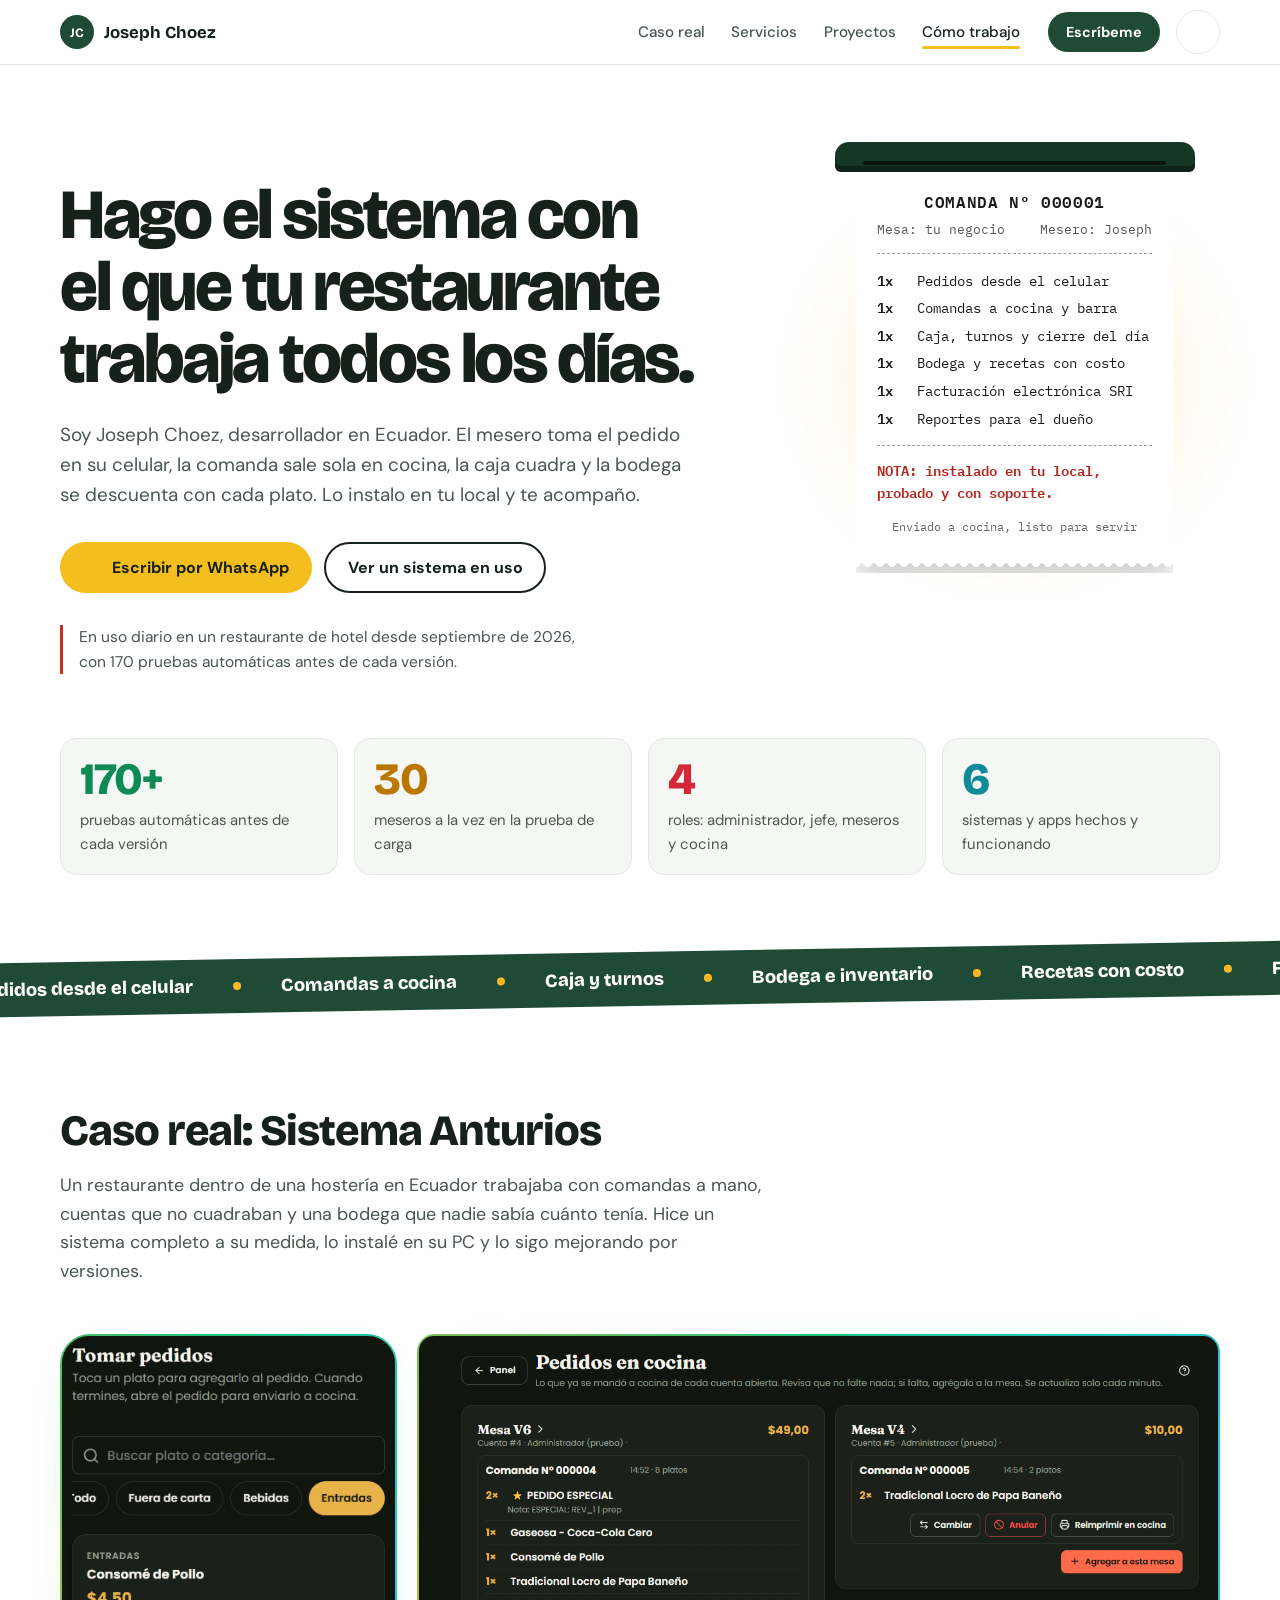
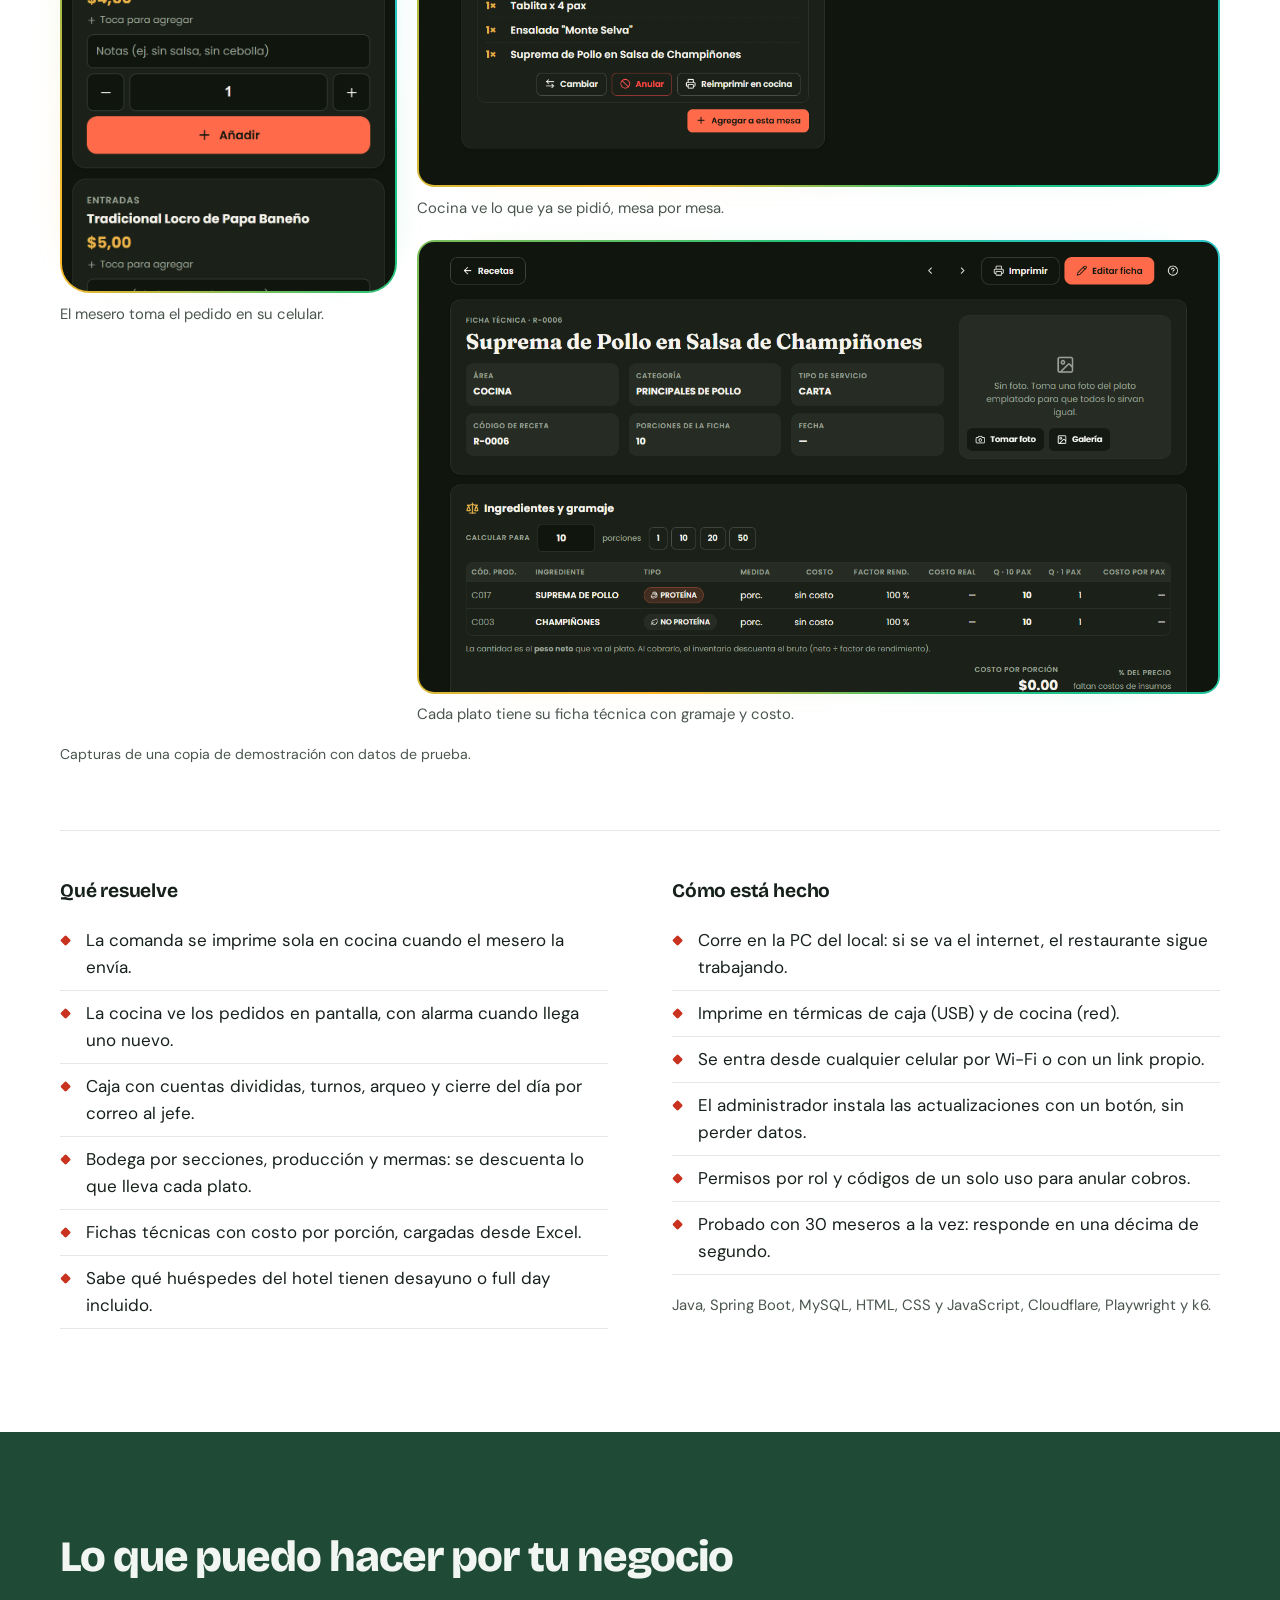
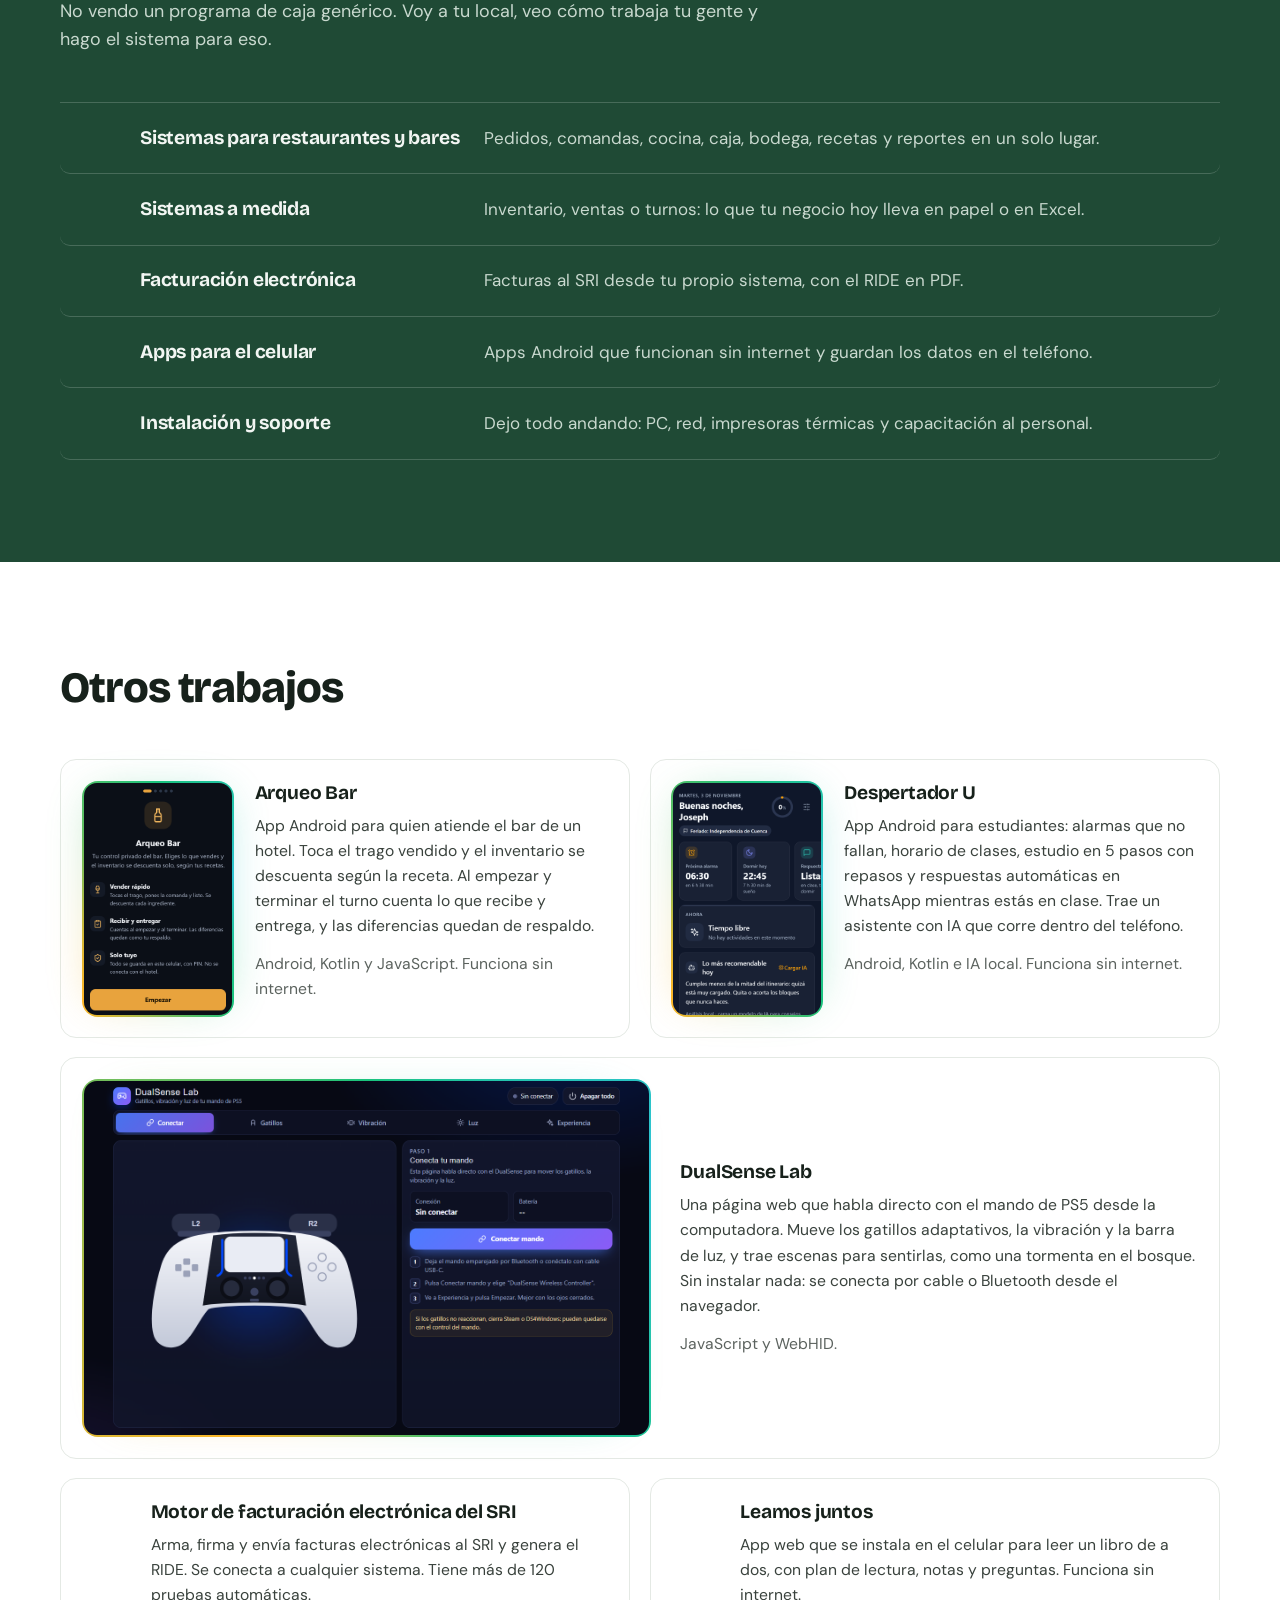
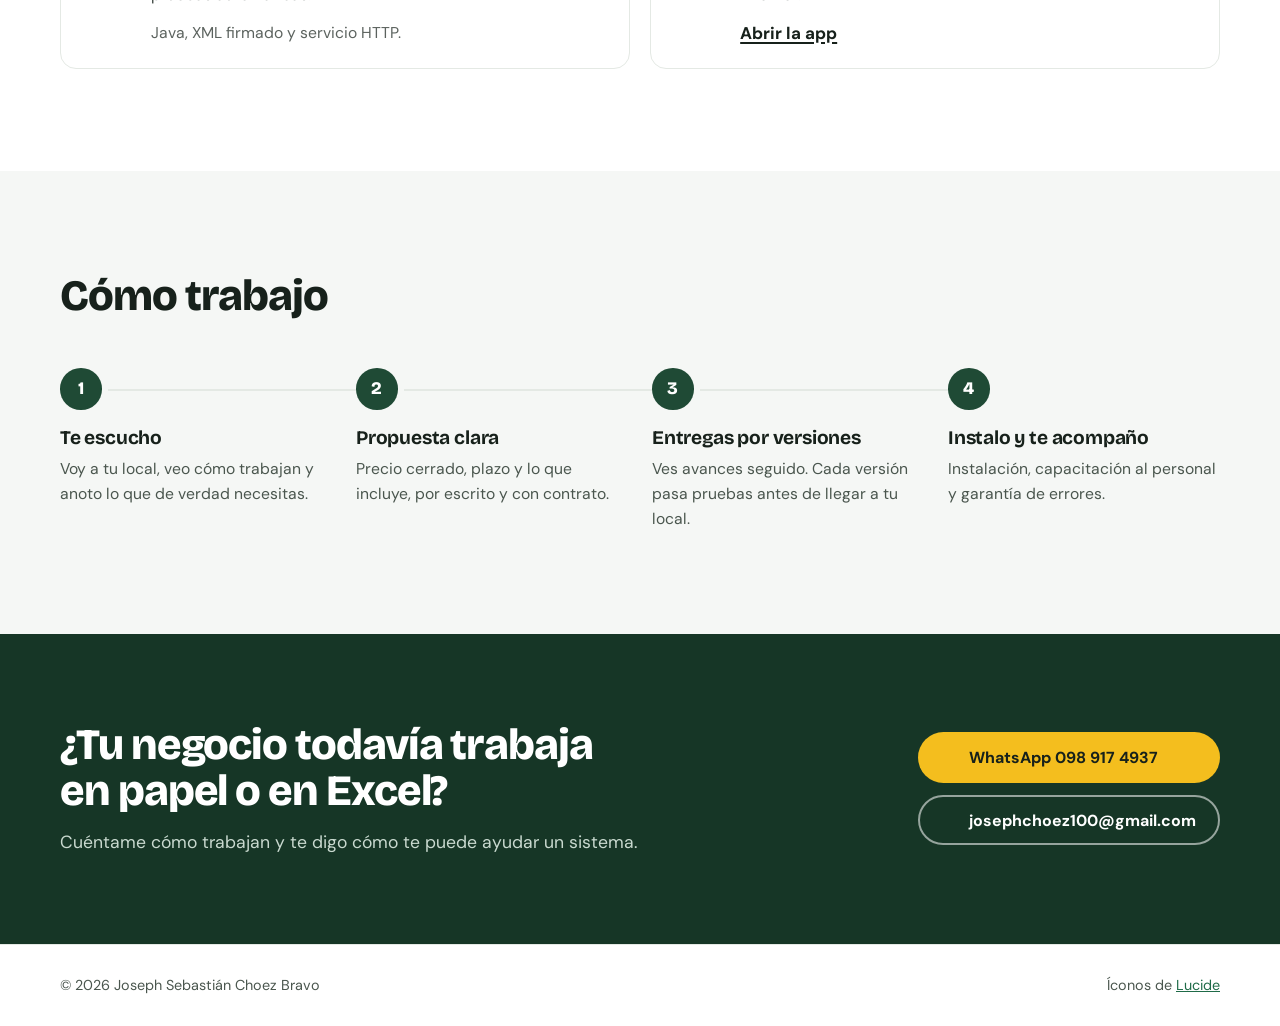
==== commit efc98a6f: "Fondo blanco limpio, brillo en las apps, números, cinta y DualSense Lab Co-Authored-By: Claude Opus " ====
--- a/fuente.html
+++ b/fuente.html
@@ -18,7 +18,7 @@
 <script>
   (function () {
     var t = localStorage.getItem('tema');
-    if (!t) t = matchMedia('(prefers-color-scheme: dark)').matches ? 'oscuro' : 'claro';
+    if (!t) t = 'claro';
     document.documentElement.dataset.tema = t;
   })();
 </script>
@@ -87,23 +87,38 @@
       </div>
     </div>
   </div>
-</section>
+  <div class="contenedor">
+    <div class="cifras">
+      <div class="cifra revela"><strong><span data-cuenta="170">170</span>+</strong><span>pruebas automáticas antes de cada versión</span></div>
+      <div class="cifra revela"><strong><span data-cuenta="30">30</span></strong><span>meseros a la vez en la prueba de carga</span></div>
+      <div class="cifra revela"><strong><span data-cuenta="4">4</span></strong><span>roles: administrador, jefe, meseros y cocina</span></div>
+      <div class="cifra revela"><strong><span data-cuenta="6">6</span></strong><span>sistemas y apps hechos y funcionando</span></div>
+    </div>
+  </div>
+</section>
+
+<div class="cinta" aria-label="Lo que hago">
+  <div class="cinta-pista">
+    <span>Pedidos desde el celular</span><span>Comandas a cocina</span><span>Caja y turnos</span><span>Bodega e inventario</span><span>Recetas con costo</span><span>Facturación SRI</span><span>Impresoras térmicas</span><span>Apps Android</span>
+    <span aria-hidden="true">Pedidos desde el celular</span><span aria-hidden="true">Comandas a cocina</span><span aria-hidden="true">Caja y turnos</span><span aria-hidden="true">Bodega e inventario</span><span aria-hidden="true">Recetas con costo</span><span aria-hidden="true">Facturación SRI</span><span aria-hidden="true">Impresoras térmicas</span><span aria-hidden="true">Apps Android</span>
+  </div>
+</div>
 
 <section class="seccion" id="anturios">
   <div class="contenedor">
-    <div class="cabeza">
+    <div class="cabeza revela">
       <h2>Caso real: Sistema Anturios</h2>
       <p>Un restaurante dentro de una hostería en Ecuador trabajaba con comandas a mano, cuentas que no cuadraban y una bodega que nadie sabía cuánto tenía. Hice un sistema completo a su medida, lo instalé en su PC y lo sigo mejorando por versiones.</p>
     </div>
 
     <div class="galeria">
-      <figure class="celular"><img src="img/mesero.png" alt="Celular del mesero tomando un pedido: platos de la carta con precio, notas para cocina y botón Añadir" loading="lazy" width="780" height="1348"><figcaption>El mesero toma el pedido en su celular.</figcaption></figure>
-      <figure><img src="img/cocina.png" alt="Pedidos en cocina por mesa, con cada comanda y sus platos y botones para cambiar, anular o reimprimir" loading="lazy" width="1280" height="700"><figcaption>Cocina ve lo que ya se pidió, mesa por mesa.</figcaption></figure>
-      <figure><img src="img/recetas.png" alt="Ficha técnica de un plato con ingredientes, gramaje, factor de rendimiento y costo por porción" loading="lazy" width="1280" height="800"><figcaption>Cada plato tiene su ficha técnica con gramaje y costo.</figcaption></figure>
+      <figure class="celular revela"><div class="brilla"><img src="img/mesero.png" alt="Celular del mesero tomando un pedido: platos de la carta con precio, notas para cocina y botón Añadir" loading="lazy" width="780" height="1348"></div><figcaption>El mesero toma el pedido en su celular.</figcaption></figure>
+      <figure class="revela"><div class="brilla"><img src="img/cocina.png" alt="Pedidos en cocina por mesa, con cada comanda y sus platos y botones para cambiar, anular o reimprimir" loading="lazy" width="1280" height="700"></div><figcaption>Cocina ve lo que ya se pidió, mesa por mesa.</figcaption></figure>
+      <figure class="revela"><div class="brilla"><img src="img/recetas.png" alt="Ficha técnica de un plato con ingredientes, gramaje, factor de rendimiento y costo por porción" loading="lazy" width="1280" height="800"></div><figcaption>Cada plato tiene su ficha técnica con gramaje y costo.</figcaption></figure>
     </div>
     <p class="nota">Capturas de una copia de demostración con datos de prueba.</p>
 
-    <div class="caso">
+    <div class="caso revela">
       <div>
         <h3>Qué resuelve</h3>
         <ul class="lista">
@@ -133,32 +148,32 @@
 
 <section class="seccion seccion-verde" id="servicios">
   <div class="contenedor">
-    <div class="cabeza">
+    <div class="cabeza revela">
       <h2>Lo que puedo hacer por tu negocio</h2>
       <p>No vendo un programa de caja genérico. Voy a tu local, veo cómo trabaja tu gente y hago el sistema para eso.</p>
     </div>
     <ul class="servicios">
-      <li class="modulo" tabindex="0">
+      <li class="modulo revela" tabindex="0">
         <svg class="ico" aria-hidden="true"><use href="#i-utensils"/></svg>
         <h3>Sistemas para restaurantes y bares</h3>
         <p>Pedidos, comandas, cocina, caja, bodega, recetas y reportes en un solo lugar.</p>
       </li>
-      <li class="modulo" tabindex="0">
+      <li class="modulo revela" tabindex="0">
         <svg class="ico" aria-hidden="true"><use href="#i-layers"/></svg>
         <h3>Sistemas a medida</h3>
         <p>Inventario, ventas o turnos: lo que tu negocio hoy lleva en papel o en Excel.</p>
       </li>
-      <li class="modulo" tabindex="0">
+      <li class="modulo revela" tabindex="0">
         <svg class="ico" aria-hidden="true"><use href="#i-receipt-text"/></svg>
         <h3>Facturación electrónica</h3>
         <p>Facturas al SRI desde tu propio sistema, con el RIDE en PDF.</p>
       </li>
-      <li class="modulo" tabindex="0">
+      <li class="modulo revela" tabindex="0">
         <svg class="ico" aria-hidden="true"><use href="#i-smartphone"/></svg>
         <h3>Apps para el celular</h3>
         <p>Apps Android que funcionan sin internet y guardan los datos en el teléfono.</p>
       </li>
-      <li class="modulo" tabindex="0">
+      <li class="modulo revela" tabindex="0">
         <svg class="ico" aria-hidden="true"><use href="#i-wrench"/></svg>
         <h3>Instalación y soporte</h3>
         <p>Dejo todo andando: PC, red, impresoras térmicas y capacitación al personal.</p>
@@ -169,27 +184,35 @@
 
 <section class="seccion" id="proyectos">
   <div class="contenedor">
-    <div class="cabeza">
+    <div class="cabeza revela">
       <h2>Otros trabajos</h2>
     </div>
     <div class="proyectos">
-      <article class="modulo proyecto" tabindex="0">
-        <img src="img/arqueo-bar.png" alt="Pantalla de bienvenida de Arqueo Bar: vender rápido, recibir y entregar el bar, todo guardado en el celular con PIN" loading="lazy" width="780" height="1220">
+      <article class="revela modulo proyecto" tabindex="0">
+        <div class="brilla"><img src="img/arqueo-bar.png" alt="Pantalla de bienvenida de Arqueo Bar: vender rápido, recibir y entregar el bar, todo guardado en el celular con PIN" loading="lazy" width="780" height="1220"></div>
         <div>
           <h3>Arqueo Bar</h3>
           <p>App Android para quien atiende el bar de un hotel. Toca el trago vendido y el inventario se descuenta según la receta. Al empezar y terminar el turno cuenta lo que recibe y entrega, y las diferencias quedan de respaldo.</p>
           <p class="tecnologias">Android, Kotlin y JavaScript. Funciona sin internet.</p>
         </div>
       </article>
-      <article class="modulo proyecto" tabindex="0">
-        <img src="img/despertador.png" alt="Pantalla Hoy de Despertador U: próxima alarma, hora de dormir, respuestas automáticas y recomendación del día" loading="lazy" width="780" height="1220">
+      <article class="revela modulo proyecto" tabindex="0">
+        <div class="brilla"><img src="img/despertador.png" alt="Pantalla Hoy de Despertador U: próxima alarma, hora de dormir, respuestas automáticas y recomendación del día" loading="lazy" width="780" height="1220"></div>
         <div>
           <h3>Despertador U</h3>
           <p>App Android para estudiantes: alarmas que no fallan, horario de clases, estudio en 5 pasos con repasos y respuestas automáticas en WhatsApp mientras estás en clase. Trae un asistente con IA que corre dentro del teléfono.</p>
           <p class="tecnologias">Android, Kotlin e IA local. Funciona sin internet.</p>
         </div>
       </article>
-      <article class="modulo proyecto sin-foto" tabindex="0">
+      <article class="revela modulo proyecto ancho" tabindex="0">
+        <div class="brilla"><img src="img/dualsense.png" alt="DualSense Lab: dibujo del mando de PS5 con sus gatillos L2 y R2 y el panel para conectarlo, con pestañas de gatillos, vibración, luz y experiencia" loading="lazy" width="1280" height="800"></div>
+        <div>
+          <h3>DualSense Lab</h3>
+          <p>Una página web que habla directo con el mando de PS5 desde la computadora. Mueve los gatillos adaptativos, la vibración y la barra de luz, y trae escenas para sentirlas, como una tormenta en el bosque. Sin instalar nada: se conecta por cable o Bluetooth desde el navegador.</p>
+          <p class="tecnologias">JavaScript y WebHID.</p>
+        </div>
+      </article>
+      <article class="revela modulo proyecto sin-foto" tabindex="0">
         <svg class="ico grande" aria-hidden="true"><use href="#i-file-text"/></svg>
         <div>
           <h3>Motor de facturación electrónica del SRI</h3>
@@ -197,7 +220,7 @@
           <p class="tecnologias">Java, XML firmado y servicio HTTP.</p>
         </div>
       </article>
-      <article class="modulo proyecto sin-foto" tabindex="0">
+      <article class="revela modulo proyecto sin-foto" tabindex="0">
         <svg class="ico grande" aria-hidden="true"><use href="#i-book-open"/></svg>
         <div>
           <h3>Leamos juntos</h3>
@@ -211,14 +234,14 @@
 
 <section class="seccion seccion-alt" id="como-trabajo">
   <div class="contenedor">
-    <div class="cabeza">
+    <div class="cabeza revela">
       <h2>Cómo trabajo</h2>
     </div>
     <ol class="pasos">
-      <li><span class="paso-n">1</span><h3>Te escucho</h3><p>Voy a tu local, veo cómo trabajan y anoto lo que de verdad necesitas.</p></li>
-      <li><span class="paso-n">2</span><h3>Propuesta clara</h3><p>Precio cerrado, plazo y lo que incluye, por escrito y con contrato.</p></li>
-      <li><span class="paso-n">3</span><h3>Entregas por versiones</h3><p>Ves avances seguido. Cada versión pasa pruebas antes de llegar a tu local.</p></li>
-      <li><span class="paso-n">4</span><h3>Instalo y te acompaño</h3><p>Instalación, capacitación al personal y garantía de errores.</p></li>
+      <li class="revela"><span class="paso-n">1</span><h3>Te escucho</h3><p>Voy a tu local, veo cómo trabajan y anoto lo que de verdad necesitas.</p></li>
+      <li class="revela"><span class="paso-n">2</span><h3>Propuesta clara</h3><p>Precio cerrado, plazo y lo que incluye, por escrito y con contrato.</p></li>
+      <li class="revela"><span class="paso-n">3</span><h3>Entregas por versiones</h3><p>Ves avances seguido. Cada versión pasa pruebas antes de llegar a tu local.</p></li>
+      <li class="revela"><span class="paso-n">4</span><h3>Instalo y te acompaño</h3><p>Instalación, capacitación al personal y garantía de errores.</p></li>
     </ol>
   </div>
 </section>
@@ -270,6 +293,32 @@
     }, { rootMargin: '-45% 0px -50% 0px' });
     document.querySelectorAll('main section[id]').forEach(function (s) { vigia.observe(s); });
   }
+  // Aparición escalonada al bajar y números que cuentan
+  var quieto = matchMedia('(prefers-reduced-motion: reduce)').matches;
+  function contar(el) {
+    var fin = +el.dataset.cuenta, t0 = null, dur = 1100;
+    if (quieto) { el.textContent = fin; return; }
+    function paso(t) { t0 = t0 || t; var k = Math.min(1, (t - t0) / dur); el.textContent = Math.round(fin * (1 - Math.pow(1 - k, 3))); if (k < 1) requestAnimationFrame(paso); }
+    requestAnimationFrame(paso);
+  }
+  if ('IntersectionObserver' in window) {
+    var grupos = new Map();
+    document.querySelectorAll('.revela').forEach(function (el) {
+      var p = el.parentElement, n = grupos.get(p) || 0; grupos.set(p, n + 1);
+      el.style.setProperty('--retraso', Math.min(n, 6) * 70 + 'ms');
+    });
+    var ojo = new IntersectionObserver(function (es) {
+      es.forEach(function (e) {
+        if (!e.isIntersecting) return;
+        e.target.classList.add('visto');
+        e.target.querySelectorAll('[data-cuenta]').forEach(contar);
+        ojo.unobserve(e.target);
+      });
+    }, { rootMargin: '0px 0px -8% 0px' });
+    document.querySelectorAll('.revela').forEach(function (el) { el.querySelectorAll('[data-cuenta]').forEach(function (n) { n.textContent = '0'; }); ojo.observe(el); });
+  } else {
+    document.querySelectorAll('.revela').forEach(function (el) { el.classList.add('visto'); });
+  }
 </script>
 </body>
 </html>
--- a/css/estilo.css
+++ b/css/estilo.css
@@ -3,8 +3,8 @@
    y amarillo maracuyá como resaltador de lo que se señala. */
 :root {
   --papel: #ffffff;
-  --fondo: #f1f4ef;
-  --fondo-alt: #e6ebe3;
+  --fondo: #ffffff;
+  --fondo-alt: #f5f7f5;
   --tinta: #17211b;
   --tinta-suave: #4a564e;
   --monte: #1f4a35;
@@ -12,7 +12,7 @@
   --aji: #c8321f;
   --maracuya: #f4be1e;
   --sobre-maracuya: #17211b;
-  --linea: #d3dbd2;
+  --linea: #e4e9e4;
   --enlace: #1f6b48;
 
   --ease-out: cubic-bezier(0.23, 1, 0.32, 1);
@@ -23,21 +23,29 @@
   color-scheme: light;
 }
 :root[data-tema="oscuro"] {
-  --papel: #f7f6f0;
-  --fondo: #0f1712;
-  --fondo-alt: #142019;
-  --tinta: #e8eee9;
-  --tinta-suave: #a7b6ac;
-  --monte: #1d4733;
-  --monte-hondo: #0b130e;
-  --aji: #ff7b67;
-  --linea: #26372c;
-  --enlace: #8fd3ad;
+  --papel: #fbfaf4;
+  --fondo: #07130f;
+  --fondo-alt: #0b1c16;
+  --tinta: #eef5f0;
+  --tinta-suave: #a9bdb1;
+  --monte: #0f5a3c;
+  --monte-hondo: #04100b;
+  --aji: #ff7a6b;
+  --linea: #1d3529;
+  --enlace: #5ee6a8;
   color-scheme: dark;
 }
+:root {
+  /* Colores de la aurora y del brillo */
+  --esmeralda: #19c37d;
+  --mango: #ffb627;
+  --coral: #ff5d6c;
+  --turquesa: #2ec4d6;
+}
 
 *, *::before, *::after { box-sizing: border-box; }
-html { scroll-behavior: smooth; scroll-padding-top: 76px; }
+html { scroll-behavior: smooth; scroll-padding-top: 76px; overflow-x: clip; }
+body { overflow-x: clip; }
 body { margin: 0; background: var(--fondo); color: var(--tinta); font: 400 1.0625rem/1.6 var(--cuerpo); -webkit-font-smoothing: antialiased; }
 ::selection { background: var(--maracuya); color: var(--sobre-maracuya); }
 h1, h2, h3 { font-family: var(--display); margin: 0; text-wrap: balance; }
@@ -211,6 +219,78 @@
 }
 @keyframes aparecer { from { opacity: 0; } to { opacity: 1; } }
 
+/* ---------- Vida: aurora de fondo, brillo en las apps, aparición al bajar ---------- */
+.aurora { position: fixed; inset: 0; z-index: -1; overflow: hidden; pointer-events: none; }
+.aurora span { position: absolute; width: 55vmax; height: 55vmax; border-radius: 50%; filter: blur(90px); opacity: .22; will-change: transform; }
+.aurora .a1 { background: var(--esmeralda); top: -20vmax; left: -15vmax; animation: flotar1 26s ease-in-out infinite alternate; }
+.aurora .a2 { background: var(--mango); top: 10vmax; right: -25vmax; opacity: .16; animation: flotar2 32s ease-in-out infinite alternate; }
+.aurora .a3 { background: var(--coral); bottom: -30vmax; left: 20vmax; opacity: .14; animation: flotar3 38s ease-in-out infinite alternate; }
+:root[data-tema="oscuro"] .aurora span { opacity: .30; }
+:root[data-tema="oscuro"] .aurora .a2 { opacity: .20; }
+:root[data-tema="oscuro"] .aurora .a3 { opacity: .18; }
+.aurora::after { content: ""; position: absolute; inset: 0;
+  background-image: radial-gradient(color-mix(in srgb, var(--tinta) 16%, transparent) 1px, transparent 1.4px); background-size: 22px 22px;
+  -webkit-mask: linear-gradient(180deg, #000, transparent 75%); mask: linear-gradient(180deg, #000, transparent 75%); }
+@keyframes flotar1 { to { transform: translate(18vmax, 14vmax) scale(1.15); } }
+@keyframes flotar2 { to { transform: translate(-16vmax, 20vmax) scale(.9); } }
+@keyframes flotar3 { to { transform: translate(-12vmax, -18vmax) scale(1.2); } }
+/* Las secciones dejan ver la aurora */
+.seccion-alt { background: var(--fondo-alt); }
+.barra { background: color-mix(in srgb, var(--fondo) 88%, transparent); }
+
+/* El brillo: borde de luz que gira + resplandor de color */
+@property --giro { syntax: "<angle>"; inherits: false; initial-value: 0deg; }
+.brilla { position: relative; border-radius: 18px; padding: 2px; isolation: isolate;
+  background: conic-gradient(from var(--giro), var(--esmeralda), var(--turquesa), var(--esmeralda) 40%, var(--mango) 60%, var(--esmeralda));
+  animation: girar 7s linear infinite; }
+.brilla::before { content: ""; position: absolute; inset: 6%; z-index: -1; border-radius: inherit; background: inherit; filter: blur(22px); opacity: .35;
+  transition: opacity .3s ease, inset .3s var(--ease-out); }
+.brilla > img { display: block; width: 100%; height: auto; border-radius: 15px; border: 0; }
+@keyframes girar { to { --giro: 360deg; } }
+@media (hover: hover) and (pointer: fine) {
+  .modulo:hover .brilla::before, figure:hover .brilla::before { opacity: .9; inset: 0; }
+}
+.galeria .brilla > img { aspect-ratio: 16 / 9; object-fit: cover; object-position: top left; }
+.galeria .celular .brilla { border-radius: 30px; }
+.galeria .celular .brilla > img { aspect-ratio: 780 / 1300; object-position: top center; border-radius: 27px; border: 0; }
+.galeria .brilla > img, .proyecto .brilla > img { border: 0; box-shadow: none; }
+.proyecto .brilla { border-radius: 16px; }
+.proyecto .brilla > img { border-radius: 13px; }
+.impresora::before { content: ""; position: absolute; inset: 10% -8% 0; z-index: -1; border-radius: 40%;
+  background: radial-gradient(closest-side, color-mix(in srgb, var(--mango) 55%, transparent), transparent); filter: blur(30px); opacity: .7; }
+
+/* Números que cuentan */
+.cifras { display: grid; grid-template-columns: repeat(4, 1fr); gap: 1rem; margin-top: clamp(2.5rem, 5vw, 4rem); }
+.cifra { padding: 1.1rem 1.2rem; border-radius: 16px; background: var(--fondo-alt); border: 1px solid var(--linea); }
+.cifra strong { display: block; font: 800 clamp(2rem, 3.6vw, 2.8rem)/1 var(--display); letter-spacing: -.03em; }
+.cifra:nth-child(1) strong { color: var(--esmeralda); }
+.cifra:nth-child(2) strong { color: var(--mango); }
+.cifra:nth-child(3) strong { color: var(--coral); }
+.cifra:nth-child(4) strong { color: var(--turquesa); }
+:root[data-tema="claro"] .cifra:nth-child(1) strong { color: #0e8a55; }
+:root[data-tema="claro"] .cifra:nth-child(2) strong { color: #b97700; }
+:root[data-tema="claro"] .cifra:nth-child(3) strong { color: #d4283a; }
+:root[data-tema="claro"] .cifra:nth-child(4) strong { color: #0f8a99; }
+.cifra > span { display: block; margin-top: .45rem; font-size: .93rem; color: var(--tinta-suave); }
+
+/* Cinta que corre */
+.cinta { overflow: hidden; padding: 1rem 0; background: var(--monte); color: #fff; transform: rotate(-1deg); margin: 0 -2vw; }
+.cinta-pista { display: flex; gap: 2.5rem; width: max-content; animation: correr 38s linear infinite; font: 800 1.15rem var(--display); white-space: nowrap; }
+.cinta-pista span { display: inline-flex; align-items: center; gap: 2.5rem; }
+.cinta-pista span::after { content: ""; width: .5rem; height: .5rem; border-radius: 50%; background: var(--mango); }
+@keyframes correr { to { transform: translateX(-50%); } }
+@media (hover: hover) and (pointer: fine) { .cinta:hover .cinta-pista { animation-play-state: paused; } }
+
+/* Aparición al bajar, escalonada */
+.revela { opacity: 0; transform: translateY(18px); transition: opacity .6s var(--ease-out), transform .6s var(--ease-out); transition-delay: var(--retraso, 0ms); }
+.revela.visto { opacity: 1; transform: none; }
+
+@media (prefers-reduced-motion: reduce) {
+  .aurora span, .brilla, .cinta-pista { animation: none; }
+  .revela { transform: none; transition: opacity .3s ease; }
+}
+@media (max-width: 960px) { .cifras { grid-template-columns: 1fr 1fr; } }
+
 @media (max-width: 960px) {
   .menu { display: none; }
   .portada-rejilla, .caso, .contacto-fila { grid-template-columns: 1fr; }
@@ -229,3 +309,8 @@
   .pasos li::after { display: none; }
   .acciones .boton { flex: 1 1 100%; justify-content: center; }
 }
+
+/* Proyecto ancho (captura horizontal) */
+.proyecto.ancho { grid-column: 1 / -1; grid-template-columns: minmax(0, 1.1fr) minmax(0, 1fr); gap: 1.8rem; align-items: center; }
+.proyecto.ancho .brilla > img { aspect-ratio: 16 / 10; object-fit: cover; }
+@media (max-width: 620px) { .proyecto.ancho { grid-template-columns: 1fr; } }
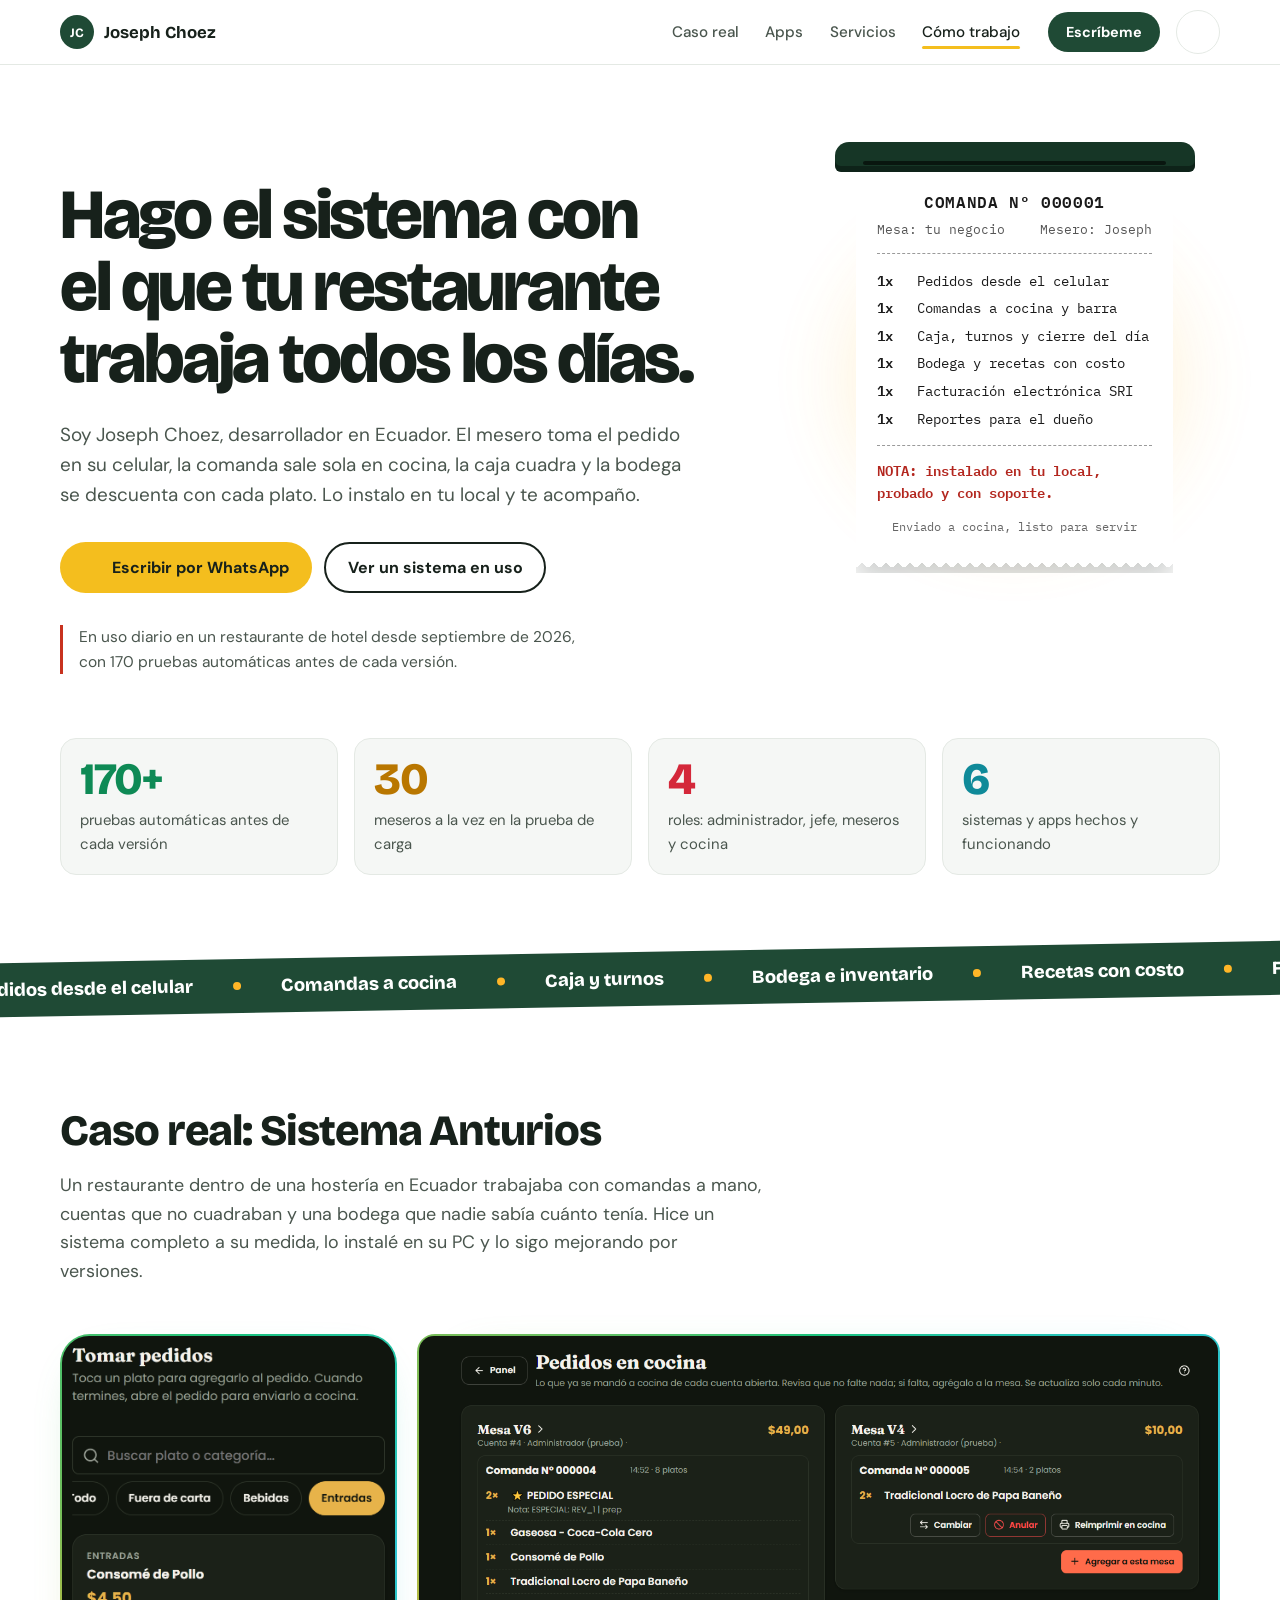
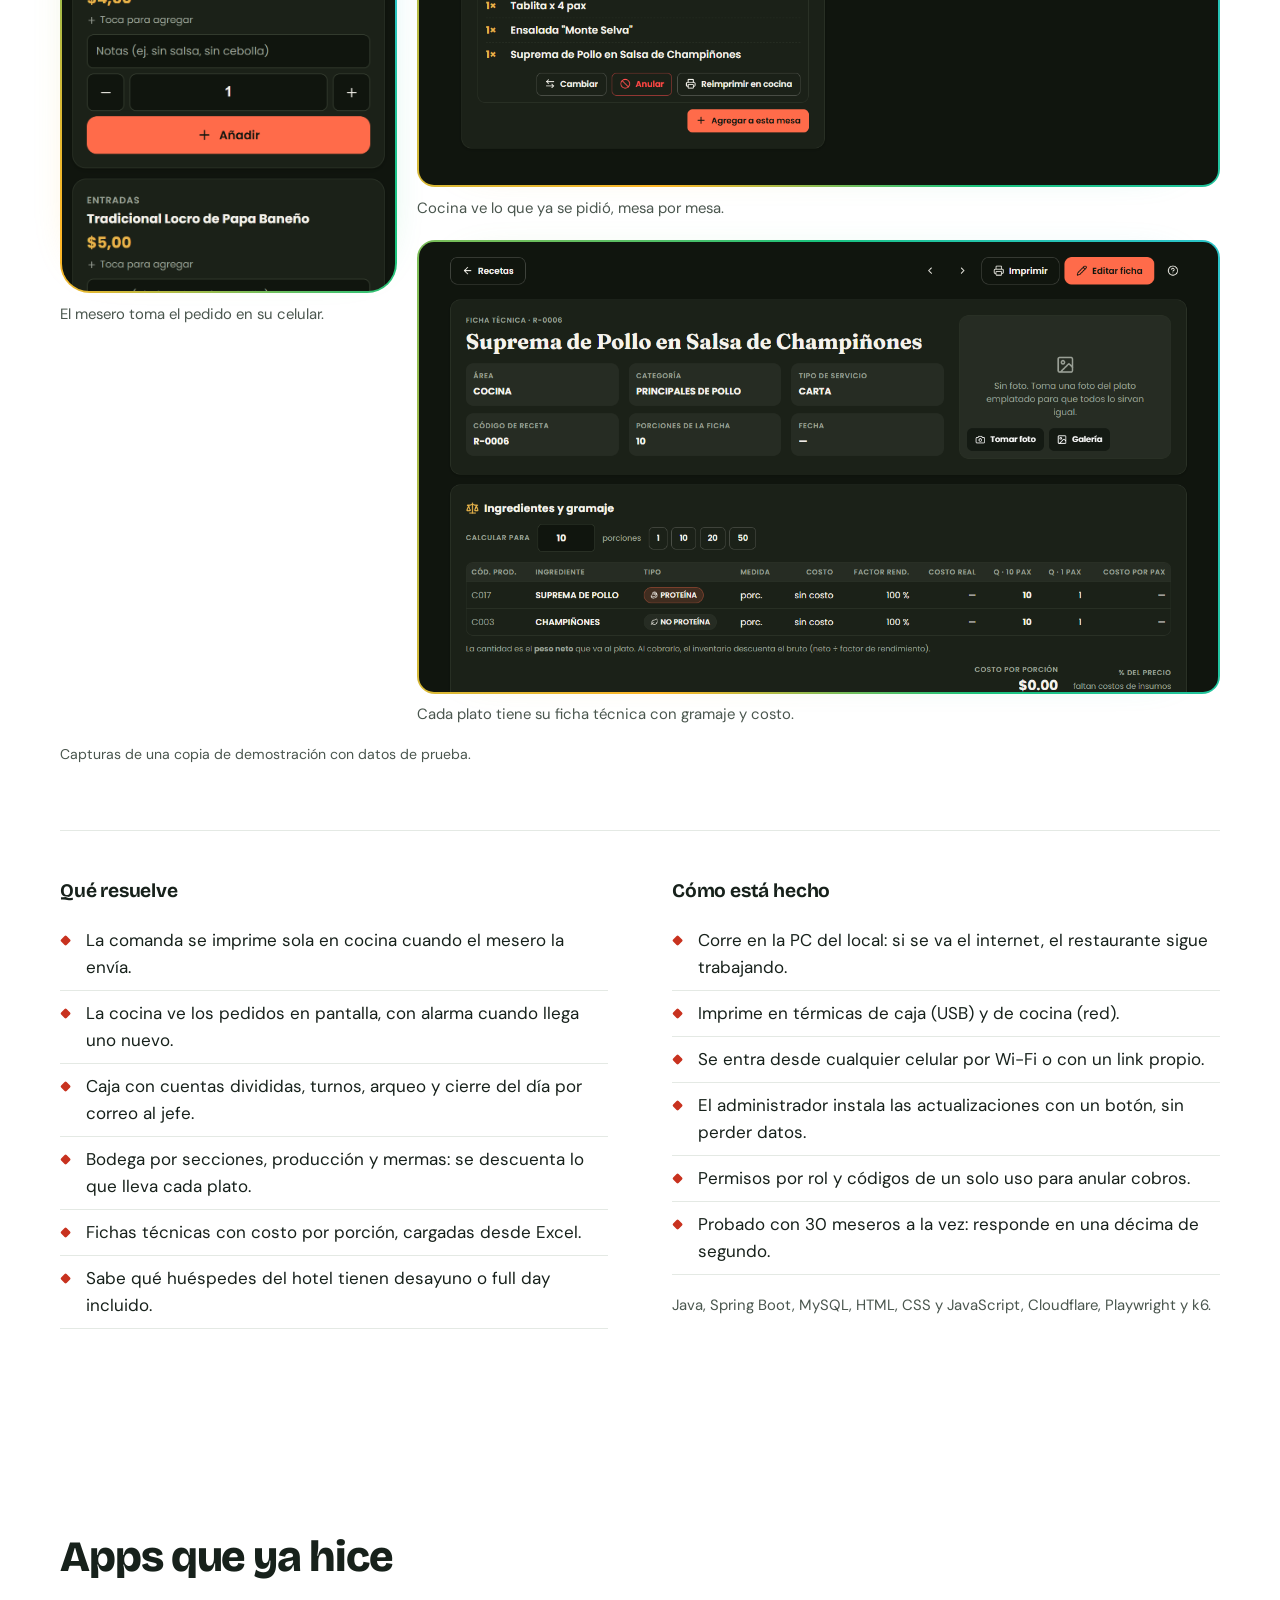
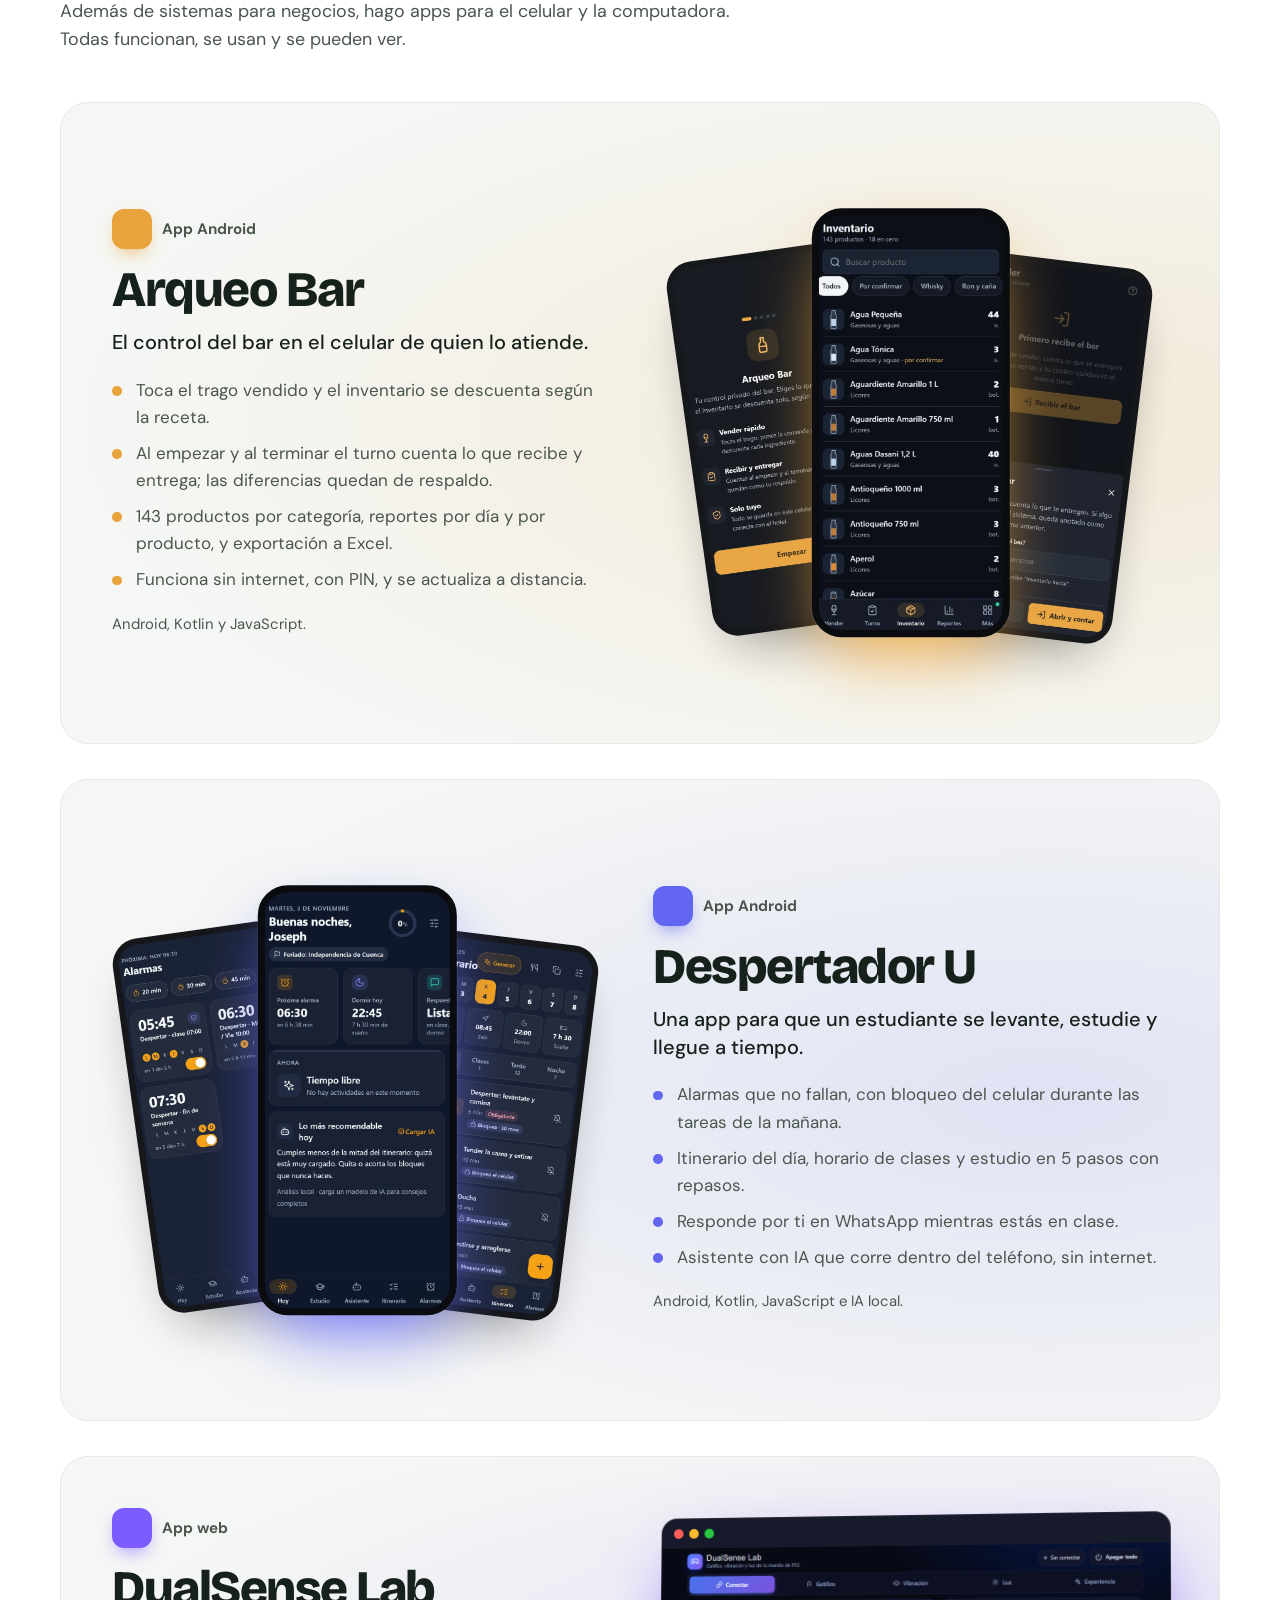
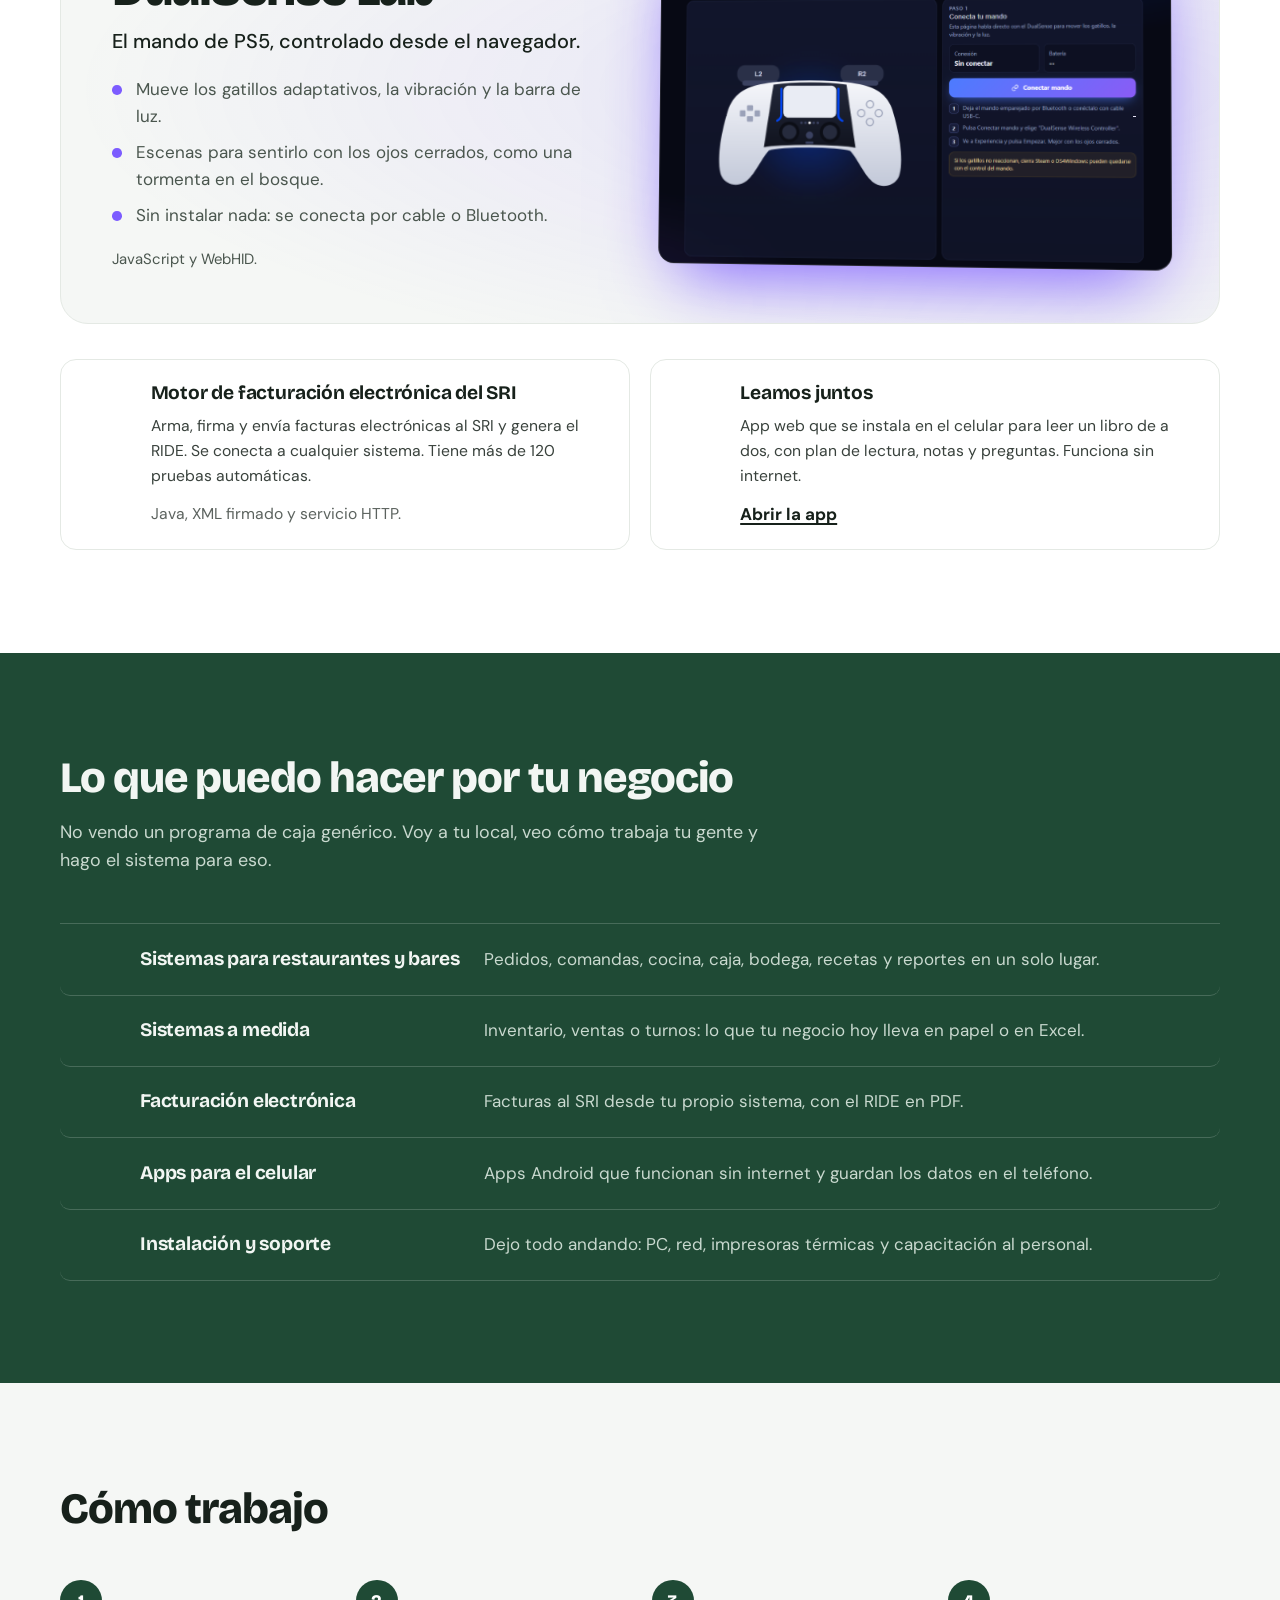
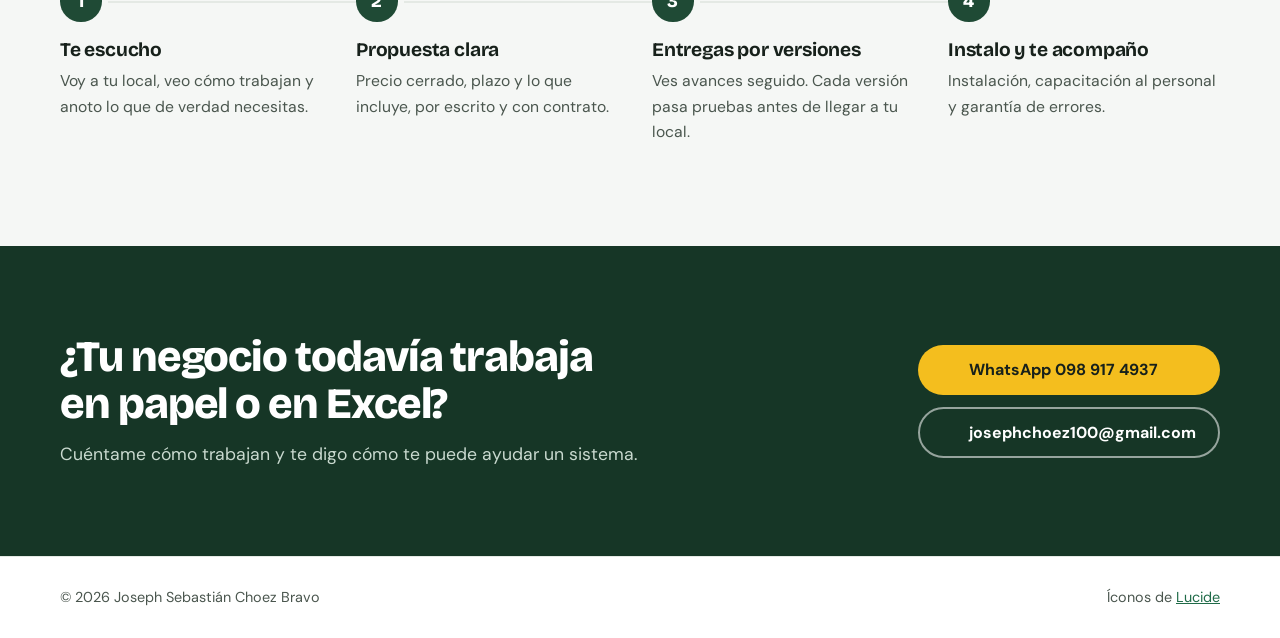
==== commit 0f1179bb: "Apps con protagonismo: escaparate propio para Arqueo Bar, Despertador U y DualSense Lab Co-Authored-" ====
--- a/fuente.html
+++ b/fuente.html
@@ -36,8 +36,8 @@
     <nav aria-label="Secciones">
       <ul class="menu">
         <li><a href="#anturios">Caso real</a></li>
+        <li><a href="#proyectos">Apps</a></li>
         <li><a href="#servicios">Servicios</a></li>
-        <li><a href="#proyectos">Proyectos</a></li>
         <li><a href="#como-trabajo">Cómo trabajo</a></li>
       </ul>
     </nav>
@@ -146,72 +146,72 @@
   </div>
 </section>
 
-<section class="seccion seccion-verde" id="servicios">
+<section class="seccion" id="proyectos">
   <div class="contenedor">
     <div class="cabeza revela">
-      <h2>Lo que puedo hacer por tu negocio</h2>
-      <p>No vendo un programa de caja genérico. Voy a tu local, veo cómo trabaja tu gente y hago el sistema para eso.</p>
-    </div>
-    <ul class="servicios">
-      <li class="modulo revela" tabindex="0">
-        <svg class="ico" aria-hidden="true"><use href="#i-utensils"/></svg>
-        <h3>Sistemas para restaurantes y bares</h3>
-        <p>Pedidos, comandas, cocina, caja, bodega, recetas y reportes en un solo lugar.</p>
-      </li>
-      <li class="modulo revela" tabindex="0">
-        <svg class="ico" aria-hidden="true"><use href="#i-layers"/></svg>
-        <h3>Sistemas a medida</h3>
-        <p>Inventario, ventas o turnos: lo que tu negocio hoy lleva en papel o en Excel.</p>
-      </li>
-      <li class="modulo revela" tabindex="0">
-        <svg class="ico" aria-hidden="true"><use href="#i-receipt-text"/></svg>
-        <h3>Facturación electrónica</h3>
-        <p>Facturas al SRI desde tu propio sistema, con el RIDE en PDF.</p>
-      </li>
-      <li class="modulo revela" tabindex="0">
-        <svg class="ico" aria-hidden="true"><use href="#i-smartphone"/></svg>
-        <h3>Apps para el celular</h3>
-        <p>Apps Android que funcionan sin internet y guardan los datos en el teléfono.</p>
-      </li>
-      <li class="modulo revela" tabindex="0">
-        <svg class="ico" aria-hidden="true"><use href="#i-wrench"/></svg>
-        <h3>Instalación y soporte</h3>
-        <p>Dejo todo andando: PC, red, impresoras térmicas y capacitación al personal.</p>
-      </li>
-    </ul>
-  </div>
-</section>
-
-<section class="seccion" id="proyectos">
-  <div class="contenedor">
-    <div class="cabeza revela">
-      <h2>Otros trabajos</h2>
-    </div>
-    <div class="proyectos">
-      <article class="revela modulo proyecto" tabindex="0">
-        <div class="brilla"><img src="img/arqueo-bar.png" alt="Pantalla de bienvenida de Arqueo Bar: vender rápido, recibir y entregar el bar, todo guardado en el celular con PIN" loading="lazy" width="780" height="1220"></div>
-        <div>
-          <h3>Arqueo Bar</h3>
-          <p>App Android para quien atiende el bar de un hotel. Toca el trago vendido y el inventario se descuenta según la receta. Al empezar y terminar el turno cuenta lo que recibe y entrega, y las diferencias quedan de respaldo.</p>
-          <p class="tecnologias">Android, Kotlin y JavaScript. Funciona sin internet.</p>
-        </div>
-      </article>
-      <article class="revela modulo proyecto" tabindex="0">
-        <div class="brilla"><img src="img/despertador.png" alt="Pantalla Hoy de Despertador U: próxima alarma, hora de dormir, respuestas automáticas y recomendación del día" loading="lazy" width="780" height="1220"></div>
-        <div>
-          <h3>Despertador U</h3>
-          <p>App Android para estudiantes: alarmas que no fallan, horario de clases, estudio en 5 pasos con repasos y respuestas automáticas en WhatsApp mientras estás en clase. Trae un asistente con IA que corre dentro del teléfono.</p>
-          <p class="tecnologias">Android, Kotlin e IA local. Funciona sin internet.</p>
-        </div>
-      </article>
-      <article class="revela modulo proyecto ancho" tabindex="0">
-        <div class="brilla"><img src="img/dualsense.png" alt="DualSense Lab: dibujo del mando de PS5 con sus gatillos L2 y R2 y el panel para conectarlo, con pestañas de gatillos, vibración, luz y experiencia" loading="lazy" width="1280" height="800"></div>
-        <div>
-          <h3>DualSense Lab</h3>
-          <p>Una página web que habla directo con el mando de PS5 desde la computadora. Mueve los gatillos adaptativos, la vibración y la barra de luz, y trae escenas para sentirlas, como una tormenta en el bosque. Sin instalar nada: se conecta por cable o Bluetooth desde el navegador.</p>
-          <p class="tecnologias">JavaScript y WebHID.</p>
-        </div>
-      </article>
+      <h2>Apps que ya hice</h2>
+      <p>Además de sistemas para negocios, hago apps para el celular y la computadora. Todas funcionan, se usan y se pueden ver.</p>
+    </div>
+
+    <article class="escaparate app-arqueo revela" tabindex="0">
+      <div class="esc-texto">
+        <p class="esc-tipo"><span class="esc-sello"><svg class="ico" aria-hidden="true"><use href="#i-wine"/></svg></span> App Android</p>
+        <h3>Arqueo Bar</h3>
+        <p class="esc-frase">El control del bar en el celular de quien lo atiende.</p>
+        <ul class="esc-lista">
+          <li>Toca el trago vendido y el inventario se descuenta según la receta.</li>
+          <li>Al empezar y al terminar el turno cuenta lo que recibe y entrega; las diferencias quedan de respaldo.</li>
+          <li>143 productos por categoría, reportes por día y por producto, y exportación a Excel.</li>
+          <li>Funciona sin internet, con PIN, y se actualiza a distancia.</li>
+        </ul>
+        <p class="tecnologias">Android, Kotlin y JavaScript.</p>
+      </div>
+      <div class="telefonos">
+        <figure class="tel t-atras"><img src="img/arqueo-bienvenida.webp" alt="Bienvenida de Arqueo Bar: vender rápido, recibir y entregar, solo tuyo con PIN" loading="lazy" width="540" height="1169"></figure>
+        <figure class="tel t-frente"><img src="img/arqueo-inventario.webp" alt="Inventario de Arqueo Bar con 143 productos, filtros por categoría y stock de cada botella" loading="lazy" width="540" height="1169"></figure>
+        <figure class="tel t-lado"><img src="img/arqueo-recibir.webp" alt="Ventana para recibir el bar al abrir el turno, con el nombre de quien lo entrega" loading="lazy" width="540" height="1169"></figure>
+      </div>
+    </article>
+
+    <article class="escaparate app-despertador invertido revela" tabindex="0">
+      <div class="esc-texto">
+        <p class="esc-tipo"><span class="esc-sello"><svg class="ico" aria-hidden="true"><use href="#i-alarm-clock"/></svg></span> App Android</p>
+        <h3>Despertador U</h3>
+        <p class="esc-frase">Una app para que un estudiante se levante, estudie y llegue a tiempo.</p>
+        <ul class="esc-lista">
+          <li>Alarmas que no fallan, con bloqueo del celular durante las tareas de la mañana.</li>
+          <li>Itinerario del día, horario de clases y estudio en 5 pasos con repasos.</li>
+          <li>Responde por ti en WhatsApp mientras estás en clase.</li>
+          <li>Asistente con IA que corre dentro del teléfono, sin internet.</li>
+        </ul>
+        <p class="tecnologias">Android, Kotlin, JavaScript e IA local.</p>
+      </div>
+      <div class="telefonos">
+        <figure class="tel t-atras"><img src="img/despertador-alarmas.webp" alt="Alarmas de Despertador U con horas grandes, días de la semana e interruptores" loading="lazy" width="540" height="1169"></figure>
+        <figure class="tel t-frente"><img src="img/despertador-hoy.webp" alt="Pantalla Hoy de Despertador U: próxima alarma, hora de dormir y recomendación del día" loading="lazy" width="540" height="1169"></figure>
+        <figure class="tel t-lado"><img src="img/despertador-itinerario.webp" alt="Itinerario del día con despertar, tender la cama, ducha y vestirse, cada uno con su duración" loading="lazy" width="540" height="1169"></figure>
+      </div>
+    </article>
+
+    <article class="escaparate app-dualsense revela" tabindex="0">
+      <div class="esc-texto">
+        <p class="esc-tipo"><span class="esc-sello"><svg class="ico" aria-hidden="true"><use href="#i-zap"/></svg></span> App web</p>
+        <h3>DualSense Lab</h3>
+        <p class="esc-frase">El mando de PS5, controlado desde el navegador.</p>
+        <ul class="esc-lista">
+          <li>Mueve los gatillos adaptativos, la vibración y la barra de luz.</li>
+          <li>Escenas para sentirlo con los ojos cerrados, como una tormenta en el bosque.</li>
+          <li>Sin instalar nada: se conecta por cable o Bluetooth.</li>
+        </ul>
+        <p class="tecnologias">JavaScript y WebHID.</p>
+      </div>
+      <div class="pantalla">
+        <div class="pantalla-barra" aria-hidden="true"><span></span><span></span><span></span></div>
+        <img src="img/dualsense.png" alt="DualSense Lab: dibujo del mando de PS5 con los gatillos L2 y R2 y el panel para conectarlo" loading="lazy" width="1280" height="800">
+      </div>
+    </article>
+
+    <div class="mas-apps">
       <article class="revela modulo proyecto sin-foto" tabindex="0">
         <svg class="ico grande" aria-hidden="true"><use href="#i-file-text"/></svg>
         <div>
@@ -231,6 +231,44 @@
     </div>
   </div>
 </section>
+
+<section class="seccion seccion-verde" id="servicios">
+  <div class="contenedor">
+    <div class="cabeza revela">
+      <h2>Lo que puedo hacer por tu negocio</h2>
+      <p>No vendo un programa de caja genérico. Voy a tu local, veo cómo trabaja tu gente y hago el sistema para eso.</p>
+    </div>
+    <ul class="servicios">
+      <li class="modulo revela" tabindex="0">
+        <svg class="ico" aria-hidden="true"><use href="#i-utensils"/></svg>
+        <h3>Sistemas para restaurantes y bares</h3>
+        <p>Pedidos, comandas, cocina, caja, bodega, recetas y reportes en un solo lugar.</p>
+      </li>
+      <li class="modulo revela" tabindex="0">
+        <svg class="ico" aria-hidden="true"><use href="#i-layers"/></svg>
+        <h3>Sistemas a medida</h3>
+        <p>Inventario, ventas o turnos: lo que tu negocio hoy lleva en papel o en Excel.</p>
+      </li>
+      <li class="modulo revela" tabindex="0">
+        <svg class="ico" aria-hidden="true"><use href="#i-receipt-text"/></svg>
+        <h3>Facturación electrónica</h3>
+        <p>Facturas al SRI desde tu propio sistema, con el RIDE en PDF.</p>
+      </li>
+      <li class="modulo revela" tabindex="0">
+        <svg class="ico" aria-hidden="true"><use href="#i-smartphone"/></svg>
+        <h3>Apps para el celular</h3>
+        <p>Apps Android que funcionan sin internet y guardan los datos en el teléfono.</p>
+      </li>
+      <li class="modulo revela" tabindex="0">
+        <svg class="ico" aria-hidden="true"><use href="#i-wrench"/></svg>
+        <h3>Instalación y soporte</h3>
+        <p>Dejo todo andando: PC, red, impresoras térmicas y capacitación al personal.</p>
+      </li>
+    </ul>
+  </div>
+</section>
+
+
 
 <section class="seccion seccion-alt" id="como-trabajo">
   <div class="contenedor">
--- a/css/estilo.css
+++ b/css/estilo.css
@@ -314,3 +314,63 @@
 .proyecto.ancho { grid-column: 1 / -1; grid-template-columns: minmax(0, 1.1fr) minmax(0, 1fr); gap: 1.8rem; align-items: center; }
 .proyecto.ancho .brilla > img { aspect-ratio: 16 / 10; object-fit: cover; }
 @media (max-width: 620px) { .proyecto.ancho { grid-template-columns: 1fr; } }
+
+/* ---------- Escaparates: cada app con su escenario y su color ---------- */
+.escaparate { --app: #19c37d; --app-suave: rgb(25 195 125 / .10);
+  display: grid; grid-template-columns: minmax(0, 1fr) minmax(0, 1.05fr); gap: clamp(1.5rem, 4vw, 3.5rem); align-items: center;
+  padding: clamp(1.5rem, 4vw, 3.2rem); margin-bottom: clamp(1.5rem, 3vw, 2.2rem); border-radius: 28px; overflow: hidden;
+  background: radial-gradient(120% 90% at 85% 50%, var(--app-suave), transparent 70%), var(--fondo-alt); border: 1px solid var(--linea); }
+.escaparate.invertido .esc-texto { order: 2; }
+.app-arqueo { --app: #e8a33d; --app-suave: rgb(232 163 61 / .16); }
+.app-despertador { --app: #f59e0b; --app-suave: rgb(99 102 241 / .14); --app2: #6366f1; }
+.app-dualsense { --app: #7c5cff; --app-suave: rgb(124 92 255 / .14); }
+.esc-tipo { display: flex; align-items: center; gap: .6rem; font-weight: 700; font-size: .95rem; color: var(--tinta-suave); }
+.esc-sello { width: 40px; height: 40px; border-radius: 12px; display: grid; place-items: center; background: var(--app); color: #fff; box-shadow: 0 8px 20px -8px var(--app); }
+.app-despertador .esc-sello { background: var(--app2); box-shadow: 0 8px 20px -8px var(--app2); }
+.escaparate h3 { margin-top: 1rem; font-size: clamp(2rem, 4vw, 3.1rem); font-weight: 800; letter-spacing: -.03em; line-height: 1; }
+.esc-frase { margin-top: .8rem; font-size: 1.25rem; font-weight: 500; line-height: 1.4; }
+.esc-lista { list-style: none; margin: 1.3rem 0 0; padding: 0; display: grid; gap: .55rem; }
+.esc-lista li { position: relative; padding-left: 1.5rem; color: var(--tinta-suave); }
+.esc-lista li::before { content: ""; position: absolute; left: 0; top: .55em; width: .6rem; height: .6rem; border-radius: 50%; background: var(--app); }
+.app-despertador .esc-lista li::before { background: var(--app2); }
+
+/* Celulares en abanico que brillan con el color de la app */
+.telefonos { position: relative; height: clamp(380px, 42vw, 540px); }
+.tel { position: absolute; top: 50%; left: 50%; margin: 0; width: clamp(150px, 15.5vw, 215px); aspect-ratio: 540 / 1169;
+  border: 7px solid #0a0c10; border-radius: 30px; overflow: hidden; background: #0a0c10;
+  box-shadow: 0 30px 60px -25px rgb(0 0 0 / .45), 0 0 0 1px rgb(255 255 255 / .06);
+  transition: transform .45s var(--ease-out), box-shadow .45s var(--ease-out); }
+.tel img { width: 100%; height: 100%; object-fit: cover; object-position: top; }
+.t-frente { z-index: 3; transform: translate(-50%, -50%); box-shadow: 0 30px 70px -18px var(--app), 0 0 0 1px rgb(255 255 255 / .08); }
+.app-despertador .t-frente { box-shadow: 0 30px 70px -18px var(--app2), 0 0 0 1px rgb(255 255 255 / .08); }
+.t-atras { z-index: 1; transform: translate(-118%, -46%) rotate(-8deg) scale(.88); opacity: .95; }
+.t-lado  { z-index: 2; transform: translate(18%, -44%) rotate(7deg) scale(.88); opacity: .95; }
+@media (hover: hover) and (pointer: fine) {
+  .escaparate:hover .t-frente { transform: translate(-50%, -54%) scale(1.03); }
+  .escaparate:hover .t-atras { transform: translate(-128%, -46%) rotate(-11deg) scale(.88); }
+  .escaparate:hover .t-lado  { transform: translate(28%, -44%) rotate(10deg) scale(.88); }
+}
+.escaparate:focus-visible .t-frente { transform: translate(-50%, -54%) scale(1.03); }
+
+/* Pantalla de computadora para la app web */
+.pantalla { border-radius: 16px; overflow: hidden; border: 1px solid rgb(255 255 255 / .1); background: #0d0f1a;
+  box-shadow: 0 30px 70px -22px var(--app); transform: perspective(1200px) rotateY(-6deg) rotateX(2deg);
+  transition: transform .5s var(--ease-out); }
+.pantalla-barra { display: flex; gap: 6px; padding: 10px 12px; background: #161a2b; }
+.pantalla-barra span { width: 10px; height: 10px; border-radius: 50%; background: #3a4060; }
+.pantalla-barra span:nth-child(1) { background: #ff5f57; } .pantalla-barra span:nth-child(2) { background: #febc2e; } .pantalla-barra span:nth-child(3) { background: #28c840; }
+.pantalla img { width: 100%; height: auto; }
+@media (hover: hover) and (pointer: fine) { .escaparate:hover .pantalla { transform: perspective(1200px) rotateY(0) rotateX(0) translateY(-4px); } }
+
+.mas-apps { display: grid; grid-template-columns: 1fr 1fr; gap: 1.2rem; margin-top: .5rem; }
+.escaparate:focus-visible { outline: 3px solid var(--app); outline-offset: 4px; }
+
+@media (prefers-reduced-motion: reduce) { .tel, .pantalla { transition: none; } }
+@media (max-width: 900px) {
+  .escaparate { grid-template-columns: 1fr; }
+  .escaparate.invertido .esc-texto { order: 0; }
+  .telefonos { height: 420px; }
+  .tel { width: 165px; }
+  .mas-apps { grid-template-columns: 1fr; }
+}
+@media (max-width: 420px) { .tel { width: 140px; } .telefonos { height: 360px; } .t-atras { transform: translate(-105%, -46%) rotate(-8deg) scale(.85); } .t-lado { transform: translate(5%, -44%) rotate(7deg) scale(.85); } }
